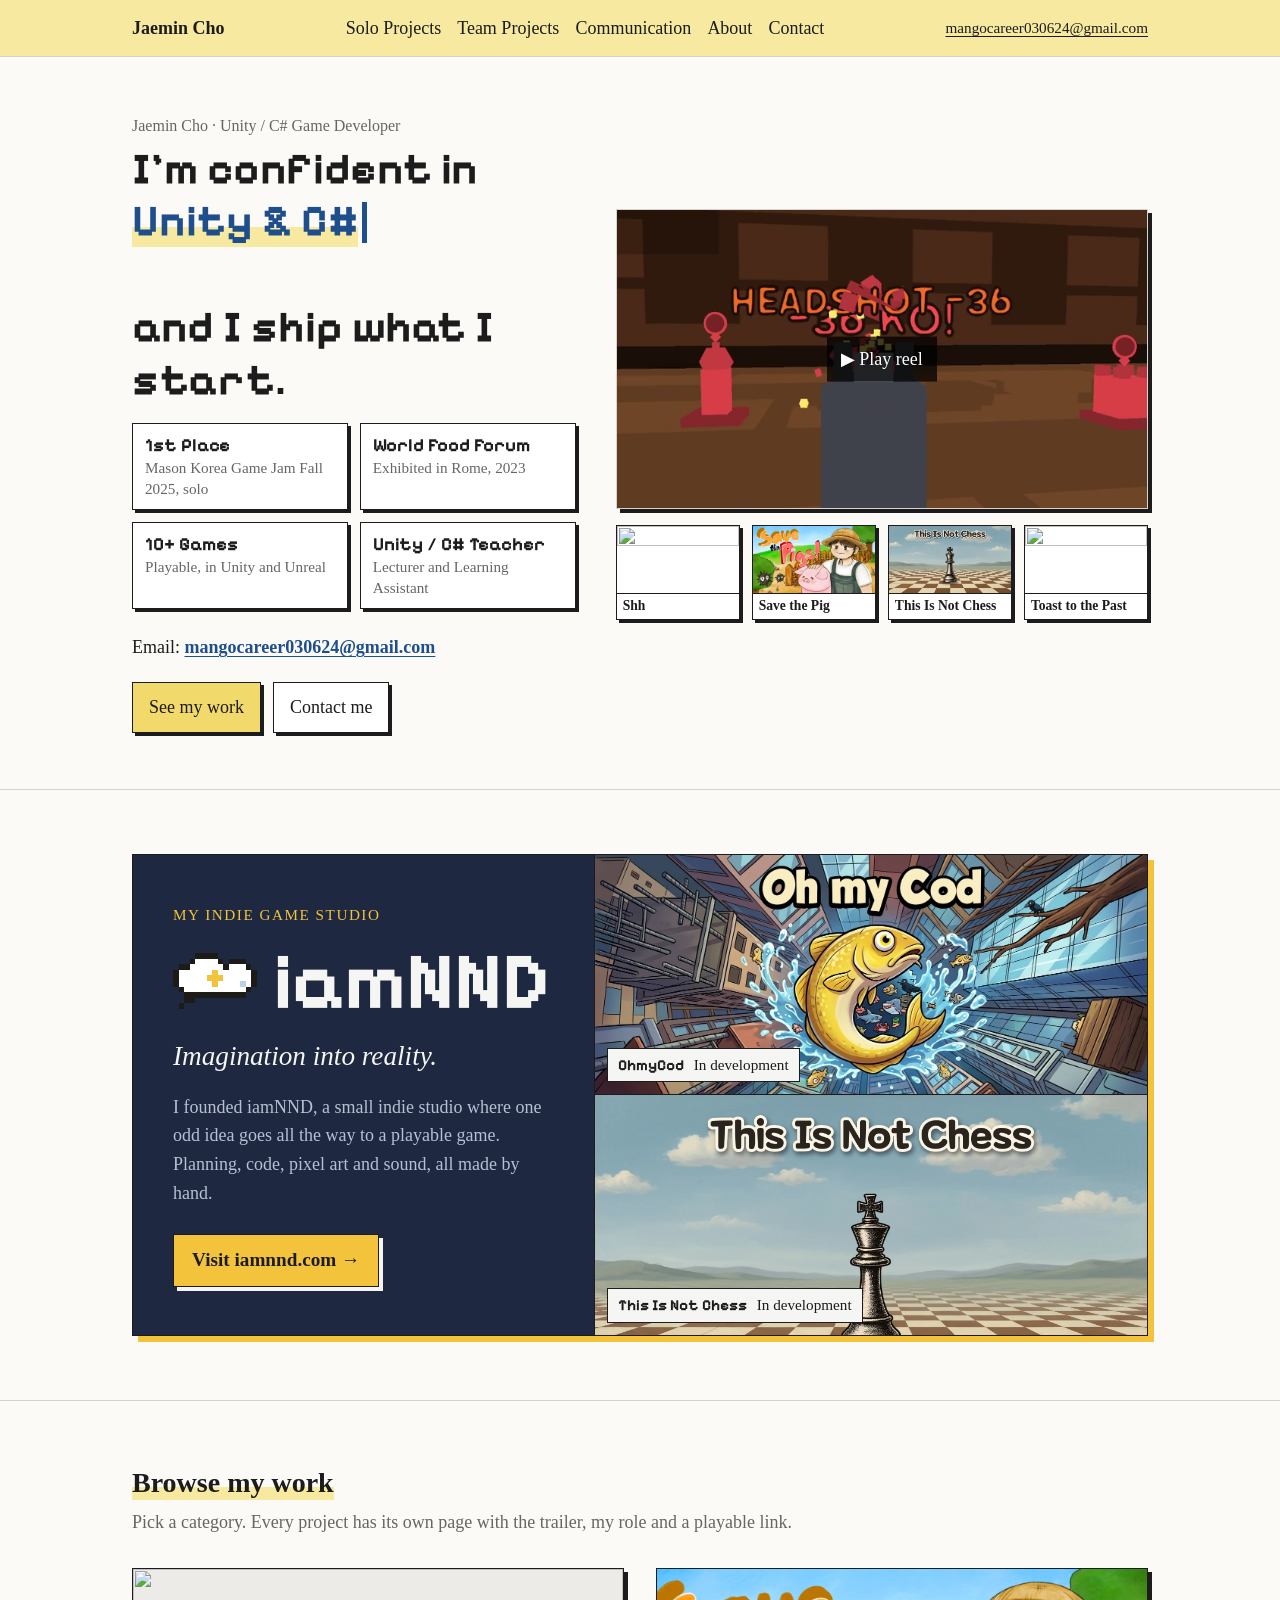
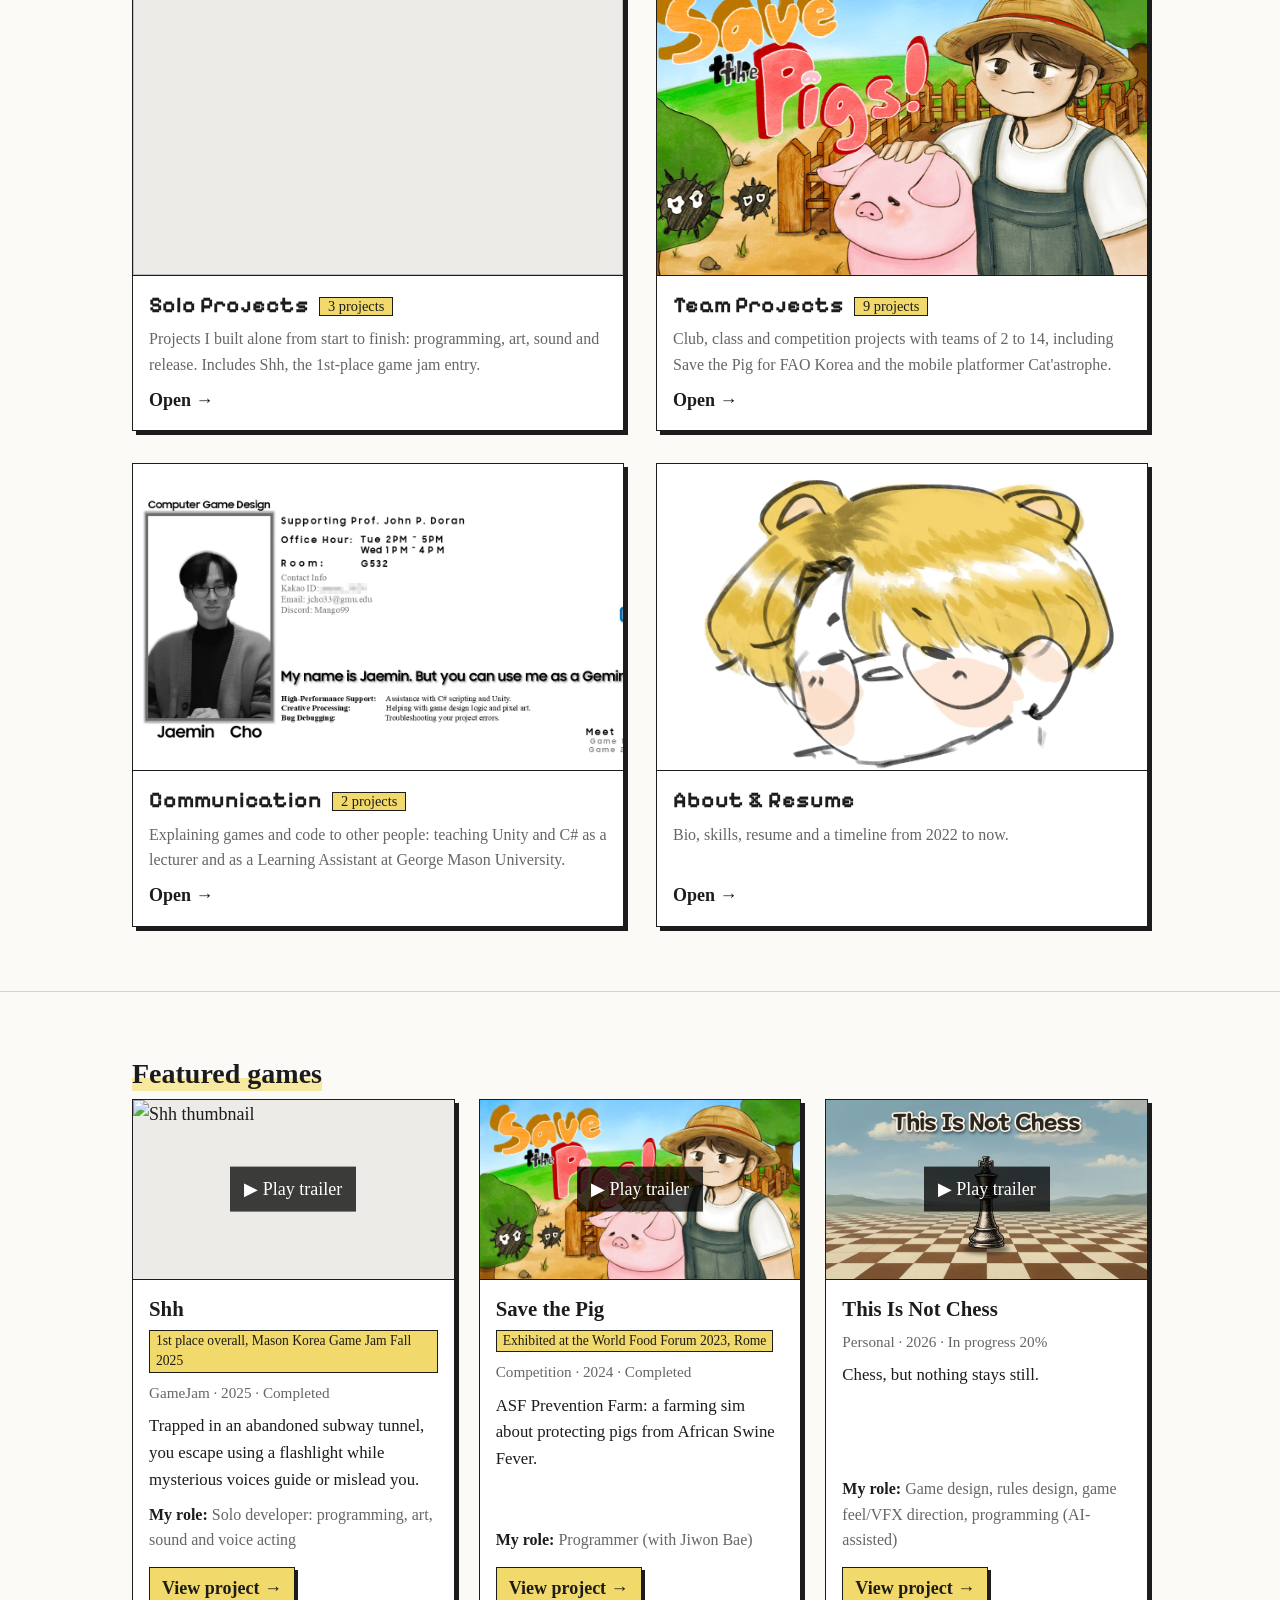
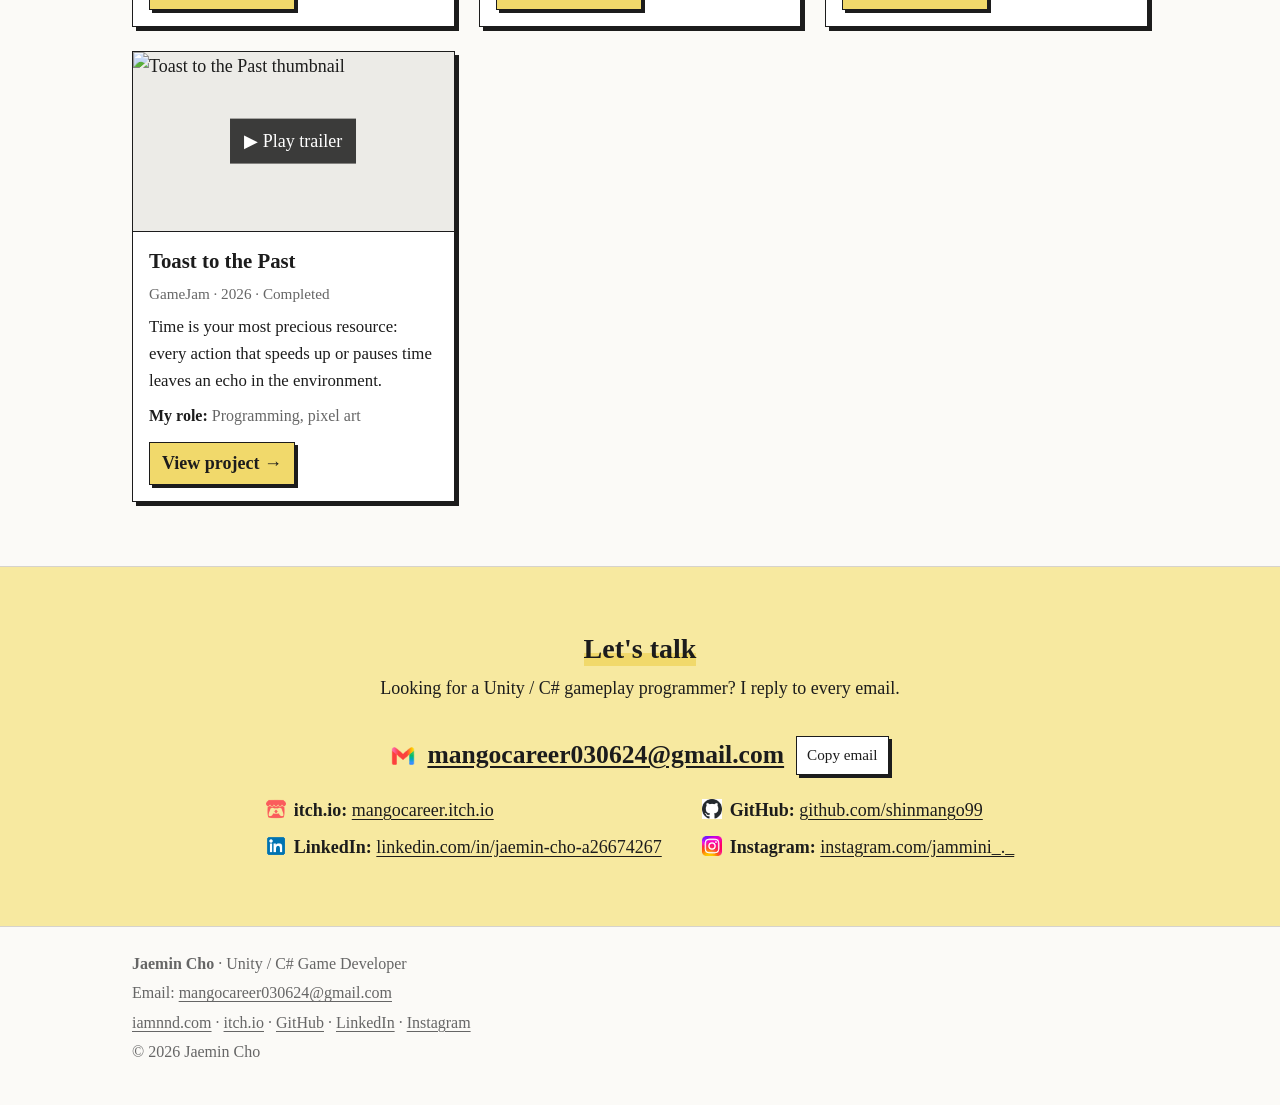
==== index.html @ 83fb626f "Rename Teaching to Communication, add level gauges and timeline tabs //#. Communication: Teaching pa" ====
<!doctype html>
<html lang="en">
<head>
  <meta charset="utf-8">
  <meta name="viewport" content="width=device-width, initial-scale=1">
  <title>Jaemin Cho · Game Developer</title>
  <meta name="description" content="Jaemin Cho: Unity / C# game developer and pixel artist. Solo and team games, communication, and contact details.">
  <meta property="og:type" content="website">
  <meta property="og:title" content="Jaemin Cho · Game Developer">
  <meta property="og:description" content="Unity / C# gameplay, pixel art and teaching. 1st place at Mason Korea Game Jam Fall 2025.">
  <meta property="og:url" content="https://shinmango99.github.io/Portfolio/">
  <link rel="icon" href="data:,">
  <link rel="preconnect" href="https://fonts.googleapis.com">
  <link rel="preconnect" href="https://fonts.gstatic.com" crossorigin>
  <link rel="stylesheet" href="https://fonts.googleapis.com/css2?family=Pixelify+Sans:wght@500;700&display=swap">
  <link rel="stylesheet" href="css/style.css">
  <script src="js/data.js" defer></script>
  <script src="js/main.js" defer></script>
</head>
<body data-page="home">
  <a class="skip-link" href="#main">Skip to content</a>

  <header class="site-header">
    <div class="container header-inner">
      <a class="logo" href="index.html" aria-current="page">Jaemin Cho</a>
      <nav aria-label="Main">
        <ul class="nav">
          <li><a href="solo.html">Solo Projects</a></li>
          <li><a href="team.html">Team Projects</a></li>
          <li><a href="teaching.html">Communication</a></li>
          <li><a href="about.html">About</a></li>
          <li><a href="contact.html">Contact</a></li>
        </ul>
      </nav>
      <a class="header-email" href="mailto:mangocareer030624@gmail.com">mangocareer030624@gmail.com</a>
    </div>
  </header>

  <main id="main">
    <!-- Hero: pitch + proof + contact on the left, reel or featured games on the right -->
    <section class="section hero" aria-labelledby="hero-title">
      <div class="container hero-grid">
        <div>
          <p class="eyebrow" id="hero-name"></p>
          <h1 id="hero-title">
            <span class="sr-only" id="hero-sr"></span>
            <span aria-hidden="true"><span class="hero-line" id="hero-lead"></span><span class="hero-line hero-line--typed"><em id="phrase"></em><span class="caret"></span></span><span class="hero-line" id="hero-tail"></span></span>
          </h1>
          <ul class="proof" id="proof"></ul>
          <p class="hero-contact">Email: <a href="mailto:mangocareer030624@gmail.com">mangocareer030624@gmail.com</a></p>
          <p class="actions">
            <a class="button button--primary" href="#work">See my work</a>
            <a class="button" href="contact.html">Contact me</a>
          </p>
        </div>
        <div class="hero-feature" id="hero-feature"></div>
      </div>
    </section>

    <!-- Studio: my own indie studio site, iamnnd.com -->
    <section class="section studio" id="studio" aria-labelledby="studio-title">
      <div class="container">
        <a class="studio-card" href="https://iamnnd.com/" target="_blank" rel="noopener">
          <span class="studio-body">
            <span class="studio-eyebrow">My indie game studio</span>
            <span class="studio-brand">
              <img class="studio-mark" src="assets/img/iamnnd-mark.svg" alt="" width="75" height="50">
              <span class="studio-name" id="studio-title">iamNND</span>
            </span>
            <span class="studio-tagline">Imagination into reality.</span>
            <span class="studio-text">I founded iamNND, a small indie studio where one odd idea goes all the way to a playable game. Planning, code, pixel art and sound, all made by hand.</span>
            <span class="studio-go">Visit iamnnd.com <span aria-hidden="true">&rarr;</span></span>
          </span>
          <span class="studio-games">
            <span class="studio-game">
              <img src="assets/img/ohmycod.webp" alt="OhmyCod key art" loading="lazy">
              <span class="studio-game-label"><b>OhmyCod</b> In development</span>
            </span>
            <span class="studio-game">
              <img src="assets/img/this-is-not-chess.webp" alt="This Is Not Chess key art" loading="lazy">
              <span class="studio-game-label"><b>This Is Not Chess</b> In development</span>
            </span>
          </span>
        </a>
      </div>
    </section>

    <!-- Portal: one big thumbnail per sub-page -->
    <section class="section" id="work" aria-labelledby="work-title">
      <div class="container">
        <h2 id="work-title">Browse my work</h2>
        <p class="lead">Pick a category. Every project has its own page with the trailer, my role and a playable link.</p>
        <ul class="portal" id="portal"></ul>
      </div>
    </section>

    <section class="section" id="featured-section" aria-labelledby="featured-title" hidden>
      <div class="container">
        <h2 id="featured-title">Featured games</h2>
        <ul class="tiles" id="featured-list"></ul>
      </div>
    </section>

    <section class="section section--contact" aria-labelledby="contact-title">
      <div class="container">
        <h2 id="contact-title">Let's talk</h2>
        <p class="lead">Looking for a Unity / C# gameplay programmer? I reply to every email.</p>
        <div data-contact></div>
      </div>
    </section>
  </main>

  <footer class="site-footer">
    <div class="container footer-inner">
      <p><b>Jaemin Cho</b> · Unity / C# Game Developer</p>
      <p>Email: <a href="mailto:mangocareer030624@gmail.com">mangocareer030624@gmail.com</a></p>
      <p><a href="https://iamnnd.com">iamnnd.com</a> · <a href="https://mangocareer.itch.io">itch.io</a> · <a href="https://github.com/shinmango99">GitHub</a> · <a href="https://www.linkedin.com/in/jaemin-cho-a26674267/">LinkedIn</a> · <a href="https://www.instagram.com/jammini_._/">Instagram</a></p>
      <p>&copy; <span class="year">2026</span> Jaemin Cho</p>
    </div>
  </footer>

  <noscript>
    <p class="container">This page needs JavaScript. My games are also at
      <a href="https://mangocareer.itch.io">mangocareer.itch.io</a>.</p>
  </noscript>
</body>
</html>
---- css/style.css ----
/* Rough draft: plain layout, Times New Roman, no final visual style yet. */

:root {
  --bg: #fbfaf7;
  --surface: #ffffff;
  --text: #1c1c1c;
  --muted: #666666;
  --line: #d6d3cc;
  --accent: #1f4e8c;          /* blue text: links, hero phrase */
  --yellow: #f7e9a0;          /* pale yellow point colour */
  --yellow-strong: #f1d96b;   /* same hue, for fills that need contrast */
  --todo: #9a9a9a;

  --font: "Times New Roman", Times, serif;
  --ease-out: cubic-bezier(0.22, 1, 0.36, 1);
  --gutter: 16px;
}

*, *::before, *::after { box-sizing: border-box; }

html { scroll-padding-top: 72px; }
@media (prefers-reduced-motion: no-preference) {
  html { scroll-behavior: smooth; }
}
/* mouse wheel snaps to each section, just under the sticky header (not on touch screens) */
@media (hover: hover) and (pointer: fine) {
  html { scroll-snap-type: y mandatory; scroll-padding-top: 57px; }
  .section { scroll-snap-align: start; }
  .site-footer { scroll-snap-align: end; }
}

body {
  margin: 0;
  background: var(--bg);
  color: var(--text);
  font-family: var(--font);
  font-size: 1.125rem;
  line-height: 1.6;
}

img, iframe, video { display: block; max-width: 100%; }
a { color: var(--accent); text-underline-offset: 3px; }
h1, h2, h3 { font-weight: 700; line-height: 1.25; margin: 0; }
p { margin: 0; }
ul, ol { margin: 0; padding: 0; list-style: none; }
button { font: inherit; }

:focus-visible { outline: 2px solid var(--accent); outline-offset: 3px; }

.sr-only {
  position: absolute !important;
  width: 1px; height: 1px;
  overflow: hidden;
  clip: rect(0 0 0 0);
  white-space: nowrap;
}
.skip-link { position: absolute; left: 8px; top: -48px; padding: 8px 12px; background: var(--text); color: var(--bg); z-index: 10; }
.skip-link:focus { top: 8px; }

.container { width: 100%; max-width: 1080px; margin: 0 auto; padding: 0 var(--gutter); }
@media (min-width: 768px) { :root { --gutter: 32px; } }

/* header */
.site-header {
  position: sticky;
  top: 0;
  z-index: 5;
  background: var(--yellow);
  border-bottom: 1px solid var(--line);
}
.header-inner { display: flex; align-items: center; justify-content: space-between; gap: 16px; min-height: 56px; }
.logo { color: var(--text); font-weight: 700; text-decoration: none; white-space: nowrap; }
.site-header nav { min-width: 0; }
.nav { display: flex; gap: 16px; overflow-x: auto; scrollbar-width: none; }
.nav::-webkit-scrollbar { display: none; }
.nav a {display: block; padding: 8px 0; color: var(--text); text-decoration: none; white-space: nowrap; }
.nav a:hover, .nav a:focus-visible, .nav a[aria-current="page"] {text-decoration: underline; text-decoration-thickness: 2px;}
.nav a[aria-current="page"] { font-weight: 700; }
/* email always visible in the header on wide screens */
.header-email { display: none; color: var(--text); font-size: 0.95rem; white-space: nowrap; }
@media (min-width: 1000px) {
  .header-email { display: block; }
}
@media (max-width: 480px) {
  .nav { gap: 12px; font-size: 1rem; }
}
/* small phones: logo on its own line, menu scrolls below it */
@media (max-width: 420px) {
  .header-inner { flex-wrap: wrap; gap: 0 16px; padding-top: 6px; }
  .site-header nav { width: 100%; }
}

/* sections */
.section { padding: 64px 0; border-bottom: 1px solid var(--line); }
.section h2 { font-size: 1.75rem; margin-bottom: 8px; }
/* yellow highlighter under section titles */
.section h2 {
  display: table;
  background: linear-gradient(transparent 62%, var(--yellow) 62%);
}
.lead { color: var(--muted); max-width: none; margin-bottom: 32px; }
.eyebrow { color: var(--muted); font-size: 1rem; margin: 16px 0 4px; }
.about .bio { max-width: 760px; margin: 16px 0 24px; }
.todo { color: var(--todo); font-style: italic; }

.button {
  display: inline-block;
  padding: 10px 16px;
  border: 1px solid var(--text);
  color: var(--text);
  background: var(--surface);
  text-decoration: none;
  cursor: pointer;
  /* "sticker": hard offset shadow, lifts on hover, presses flat on click */
  box-shadow: 3px 3px 0 var(--text);
  transition: transform 0.12s var(--ease-out), box-shadow 0.12s var(--ease-out), background 0.12s;
}
.button:hover, .button:focus-visible { background: var(--yellow); transform: translate(-1px, -1px); box-shadow: 4px 4px 0 var(--text); }
.button:active { transform: translate(3px, 3px); box-shadow: 0 0 0 var(--text); transition-duration: 0.05s; }
.button[aria-disabled="true"] { box-shadow: none; transform: none; cursor: default; }
.button--primary { background: var(--yellow-strong); }
.button--primary:hover, .button--primary:focus-visible { background: var(--yellow); }
.button--sm { padding: 6px 10px; font-size: 0.95rem; }
.actions { display: flex; flex-wrap: wrap; gap: 12px; }

/* profile photo */
.profile-photo {
  width: 120px; height: 120px;
  object-fit: cover;
  border-radius: 50%;
  border: 1px solid var(--line);
  background: var(--surface);
}

/* hero */
/* the typed line's min-height is set by main.js to the tallest phrase, so typing never moves anything */
/* ligatures off: Pixelify's "fi" glyph reads as "A" */
.hero h1 { font-family: "Pixelify Sans", var(--font); font-weight: 700; font-variant-ligatures: none; font-feature-settings: "liga" 0, "clig" 0; font-size: clamp(1.9rem, 4.4vw, 2.75rem); line-height: 1.2; margin-bottom: 16px; }
/* lead / typed phrase / tail, each on its own line */
.hero h1 .hero-line { display: block; }
.hero h1 #hero-tail:empty { display: none; }
/* absolute with no offsets: sits right after the last letter but takes no width, so it never wraps to its own line */
.hero h1 .hero-line--typed { position: relative; }
.hero h1 .caret {
  position: absolute;
  width: 0.12em; height: 0.95em;
  margin: 0.14em 0 0 0.08em;
  background: var(--accent);
}
@media (prefers-reduced-motion: no-preference) {
  .hero h1 .caret { animation: caret-blink 1s steps(1) infinite; }
}
@keyframes caret-blink { 50% { opacity: 0; } }
.hero h1 em { font-style: normal; color: var(--accent); background: linear-gradient(transparent 62%, var(--yellow) 62%); }
.hero { padding: 40px 0 56px; }
.hero-grid { display: grid; gap: 32px; align-items: center; }
@media (min-width: 900px) { .hero-grid { grid-template-columns: 5fr 6fr; gap: 40px; } }
.hero-caption { margin-top: 10px; color: var(--muted); }
.media--reel { box-shadow: 4px 4px 0 var(--text); border-color: var(--text); }
/* featured games under the reel: click to load that trailer into the reel player */
.hero-thumbs { display: grid; grid-template-columns: repeat(4, 1fr); gap: 12px; margin-top: 16px; }
.hero-thumb {
  display: flex; flex-direction: column; width: 100%; height: 100%;
  padding: 0;
  background: var(--surface);
  border: 1px solid var(--text);
  box-shadow: 3px 3px 0 var(--text);
  color: var(--text);
  font: inherit;
  text-align: left;
  text-decoration: none;
  cursor: pointer;
  transition: transform 0.12s var(--ease-out), box-shadow 0.12s var(--ease-out), background 0.12s;
}
.hero-thumb img { display: block; width: 100%; aspect-ratio: 16 / 9; object-fit: cover; border-bottom: 1px solid var(--text); }
.hero-thumb span { padding: 4px 6px; font-size: 0.85rem; font-weight: 700; line-height: 1.25; }
.hero-thumb:hover, .hero-thumb:focus-visible { background: var(--yellow); transform: translate(-1px, -1px); box-shadow: 4px 4px 0 var(--text); }
.hero-thumb[aria-pressed="true"] { background: var(--yellow); outline: 2px solid var(--accent); outline-offset: 1px; }
@media (max-width: 480px) {
  .hero-thumbs { grid-template-columns: 1fr 1fr; }
}

/* claims with links to the proof: small sticker cards */
.proof { display: grid; grid-template-columns: 1fr 1fr; gap: 12px; margin: 0 0 24px; }
.proof-card {
  display: flex; flex-direction: column; gap: 2px; height: 100%;
  padding: 10px 12px;
  background: var(--surface);
  border: 1px solid var(--text);
  box-shadow: 3px 3px 0 var(--text);
  color: var(--text);
  text-decoration: none;
  transition: transform 0.12s var(--ease-out), box-shadow 0.12s var(--ease-out), background 0.12s;
}
.proof-card b { font-family: "Pixelify Sans", var(--font); font-variant-ligatures: none; font-size: 1.15rem; line-height: 1.2; }
.proof-card span { color: var(--muted); font-size: 0.95rem; line-height: 1.35; }
.proof-card:hover, .proof-card:focus-visible { background: var(--yellow); transform: translate(-1px, -1px); box-shadow: 4px 4px 0 var(--text); }
.hero-contact { margin-bottom: 20px; }
.hero-contact a { font-weight: 700; word-break: break-all; }

/* featured games as big clickable thumbnails (hero, until a reel exists) */
.mosaic { display: grid; grid-template-columns: 1fr 1fr; gap: 12px; }
.mosaic-item {
  display: flex; flex-direction: column; height: 100%;
  background: var(--surface);
  border: 1px solid var(--text);
  box-shadow: 4px 4px 0 var(--text);
}
.mosaic-item .media { border-width: 0 0 1px; border-color: var(--text); }
.mosaic-item .media-play span { padding: 4px 10px; font-size: 0.95rem; }
/* bottom bar opens the project page */
.mosaic-label {
  display: grid; grid-template-columns: 1fr auto; align-items: center; gap: 0 8px;
  flex: 1;
  padding: 8px 10px;
  color: var(--text);
  text-decoration: none;
  line-height: 1.25;
  transition: background 0.12s;
}
.mosaic-label b { font-family: "Pixelify Sans", var(--font); font-variant-ligatures: none; font-size: 1.1rem; }
.mosaic-label small { grid-column: 1; color: var(--muted); font-size: 0.85rem; }
.mosaic-go { grid-column: 2; grid-row: 1 / span 2; font-weight: 700; white-space: nowrap; }
.mosaic-label:hover, .mosaic-label:focus-visible { background: var(--yellow); }
@media (max-width: 480px) {
  .mosaic-label { padding: 6px 8px; }
  .mosaic-label b { font-size: 1rem; }
  .mosaic-label small, .mosaic-go { display: none; }
}

/* media box: thumbnail -> click -> video/iframe */
.media {
  position: relative;
  aspect-ratio: 16 / 9;
  background: #ecebe7;
  border: 1px solid var(--line);
  overflow: hidden;
}
.media img, .media iframe, .media video { position: absolute; inset: 0; width: 100%; height: 100%; object-fit: cover; border: 0; }
.media-play {
  position: absolute;
  inset: 0;
  width: 100%;
  padding: 0;
  border: 0;
  background: none;
  cursor: pointer;
}
.media-play span {
  position: absolute;
  left: 50%; top: 50%;
  transform: translate(-50%, -50%);
  padding: 8px 14px;
  background: rgba(0, 0, 0, 0.75);
  color: #fff;
}
.media-play:hover span, .media-play:focus-visible span { background: var(--yellow); color: var(--text); }
.media-empty {
  position: absolute;
  inset: 0;
  display: grid;
  place-items: center;
  color: var(--todo);
  font-style: italic;
  border: 1px dashed var(--todo);
}

/* abilities */
.skills { display: grid; gap: 20px; grid-template-columns: repeat(auto-fit, minmax(230px, 1fr)); }
/* cards in a row share one height; the description box sits at the bottom of each */
.skill-group { display: flex; flex-direction: column; padding: 20px; background: var(--surface); border: 1px solid var(--text); box-shadow: 4px 4px 0 var(--text); }
.skill-group header { margin-bottom: 12px; }
.skill-group h3 { font-size: 1.2rem; }
.skill-list { display: flex; flex-direction: column; gap: 4px; flex: 1; margin-bottom: 16px; }
/* negative side margin keeps the text aligned with the card heading while the highlight bleeds out */
.skill { display: block; width: calc(100% + 16px); margin: 0 -8px; padding: 6px 8px; border: 1px solid transparent; background: none; color: inherit; font-size: 1.05rem; text-align: left; cursor: pointer; }
.skill { transition: background 0.12s, transform 0.12s var(--ease-out), box-shadow 0.12s var(--ease-out); }
.skill:hover, .skill:focus-visible { background: var(--yellow); border-color: var(--line); }
.skill[aria-pressed="true"] { background: var(--yellow-strong); border-color: var(--text); box-shadow: 2px 2px 0 var(--text); }
.skill:active { transform: translate(2px, 2px); box-shadow: none; transition-duration: 0.05s; }
.skill-info { padding-top: 12px; border-top: 1px solid var(--line); min-height: calc(4.2em + 12px); font-size: 0.95rem; line-height: 1.4; }
.skill-top { display: flex; justify-content: space-between; gap: 8px; }
.skill-top b { font-weight: 700; }
.skill-top span { color: var(--muted); }
.skill-top .lv { font-variant-numeric: tabular-nums; white-space: nowrap; }
.skill-top .lv b { display: inline-block; min-width: 1.2em; text-align: right; color: var(--text); }
/* 10-block gauge, like a level meter */
.bar { display: grid; grid-template-columns: repeat(10, 1fr); gap: 3px; margin: 5px 0 4px; }
.bar i { height: 8px; background: #ecebe7; }
.bar i.on { background: var(--yellow-strong); box-shadow: 0 0 0 1px var(--text); }
/* blocks light up one at a time once the card scrolls into view (main.js adds .in-view and ticks the LV number) */
.js-anim .skill-group:not(.in-view) .bar i.on { background: #ecebe7; box-shadow: none; }
.js-anim .skill-group.in-view .bar i.on { animation: seg-on 0.2s steps(2) backwards; animation-delay: calc(var(--base, 0ms) + (var(--k) + 1) * 90ms); }
.lv.lvup b { animation: lv-pop 0.45s steps(3); }
@keyframes seg-on { 0% { background: #ecebe7; box-shadow: none; } 50% { background: #fffbe0; box-shadow: 0 0 0 1px var(--text); transform: scaleY(1.6); } }
@keyframes lv-pop { 40% { transform: scale(1.5); color: #a37a00; } }
.skill p { color: var(--muted); font-size: 0.95rem; line-height: 1.4; }

/* timeline */
.tl-year { font-size: 1.3rem; margin: 32px 0 12px; }
.tl-year:first-child { margin-top: 0; }
.tl-list { border-left: 2px solid var(--line); margin-left: 6px; }
/* ---- timeline gauge (main.js fills the spine and marks .reached) ----
   geometry: spine centre sits 9px from the left of #timeline-list; squares are centred on it */
#timeline-list { position: relative; --spine-x: 9px; }
#timeline-list .tl-list { border-left-color: transparent; }
#timeline-list .tl-spine { position: absolute; left: calc(var(--spine-x) - 3px); width: 6px; background: #e4e2dc; z-index: 2; pointer-events: none; }
#timeline-list .tl-spine-fill { position: absolute; inset: 0; background: var(--yellow-strong); box-shadow: 1px 0 0 var(--text), -1px 0 0 var(--text); transform-origin: top; transform: scaleY(0); }

/* entries: square checkpoint on the spine */
.tl-item { position: relative; padding: 12px 0 14px 24px; }
.tl-item::before {
  content: "";
  position: absolute;
  z-index: 3;
  left: calc(var(--spine-x) - 8px - 7px); /* item starts 8px in (6px margin + 2px border) */
  top: 19px; /* 12px padding + 7px */
  width: 14px; height: 14px;
  background: var(--bg);
  border: 3px solid var(--text);
}
.tl-item--milestone::before, .tl-item--now::before { background: var(--yellow-strong); }
.tl-gauge .tl-item::before { background: var(--bg); border-color: #b9b6ae; }
.tl-gauge .tl-item.reached::before { background: var(--yellow-strong); border-color: var(--text); box-shadow: 0 0 0 3px var(--bg), 0 0 0 5px var(--text); animation: checkpoint 0.4s steps(4); }
@keyframes checkpoint {
  0% { transform: scale(0.6); background: #fff; box-shadow: 0 0 0 0 var(--yellow-strong); }
  50% { transform: scale(1.5); background: #fff; box-shadow: 0 0 0 3px var(--bg), 0 0 0 9px var(--yellow-strong); }
}
/* in-progress work keeps pulsing once reached */
@media (prefers-reduced-motion: no-preference) {
  .tl-gauge .tl-item--now.reached::before { animation: checkpoint 0.4s steps(4), now-pulse 1.4s 0.4s steps(2) infinite; }
}
@keyframes now-pulse { 50% { box-shadow: 0 0 0 3px var(--bg), 0 0 0 5px var(--text), 0 0 0 10px var(--yellow); } }

/* dashed divider between entries; it sweeps in yellow when the entry is reached */
.tl-item::after {
  content: "";
  position: absolute;
  z-index: 1;
  left: 16px; right: 0; bottom: -1px; /* sits exactly on the edge shared by two entries */
  height: 2px;
  background: repeating-linear-gradient(90deg, var(--line) 0 6px, transparent 6px 10px);
}
.tl-item:last-child::after { display: none; }
.tl-gauge .tl-item.reached::after { background: repeating-linear-gradient(90deg, var(--yellow-strong) 0 6px, transparent 6px 10px); animation: sweep 0.5s steps(8) backwards 0.1s; }
@keyframes sweep { from { clip-path: inset(0 100% 0 0); } to { clip-path: inset(0 0 0 0); } }

/* year headers: big square on the spine and a solid rule to the right */
#timeline-list .tl-year { position: relative; display: flex; align-items: center; gap: 14px; padding-left: 32px; margin: 36px 0 6px; }
#timeline-list .tl-year:first-of-type { margin-top: 0; }
#timeline-list .tl-year::before { content: ""; position: absolute; z-index: 3; left: calc(var(--spine-x) - 10px); top: 50%; width: 20px; height: 20px; margin-top: -10px; background: var(--text); border: 4px solid var(--text); }
#timeline-list .tl-year::after { content: ""; flex: 1; height: 4px; background: repeating-linear-gradient(90deg, var(--yellow-strong) 0 12px, var(--yellow) 12px 16px); }
#timeline-list.tl-gauge .tl-year::before { background: var(--bg); }
#timeline-list.tl-gauge .tl-year.reached::before { background: var(--yellow-strong); animation: checkpoint 0.4s steps(4); }
/* rule = grey blocks; once reached, black blocks fill over them one at a time (main.js sets --blocks) */
#timeline-list.tl-gauge .tl-year::after {
  background:
    repeating-linear-gradient(90deg, var(--text) 0 12px, transparent 12px 16px) 0 0 / 0 100% no-repeat,
    repeating-linear-gradient(90deg, var(--line) 0 12px, transparent 12px 16px);
}
#timeline-list.tl-gauge .tl-year.reached::after {
  background-size: 100% 100%, auto;
  animation: rule-fill calc(var(--blocks, 30) * 28ms) steps(var(--blocks, 30), end) backwards 0.15s;
}
@keyframes rule-fill { from { background-size: 0 100%, auto; } to { background-size: calc(var(--blocks, 30) * 16px) 100%, auto; } }
@media (prefers-reduced-motion: reduce) {
  .tl-gauge .tl-item.reached::before, .tl-gauge .tl-item.reached::after, .tl-gauge .tl-year.reached::before, .tl-gauge .tl-year.reached::after { animation: none; }
}
.tl-date { display: inline-block; min-width: 6.5em; color: var(--muted); }
.tl-title { font-weight: 700; }
.tl-title a { color: var(--text); }
.tl-kind { color: var(--muted); font-size: 0.95rem; }
.tl-note { color: var(--muted); font-size: 1rem; }
.tl-item--milestone .tl-title { font-style: italic; }
.tl-logo {
  display: inline-block;
  width: 28px; height: 28px;
  margin-right: 6px;
  vertical-align: middle;
  object-fit: contain;
  background: var(--surface);
  border: 1px solid var(--line);
  border-radius: 50%;
}

/* timeline tabs: All / Game Jam / Personal (main.js) */
.tl-tabs { display: flex; flex-wrap: wrap; gap: 8px; margin: 0 0 28px; }
.tl-tab { padding: 6px 14px; border: 1px solid var(--text); background: var(--surface); color: inherit; font: inherit; font-size: 1rem; cursor: pointer; box-shadow: 2px 2px 0 var(--text); transition: background 0.12s, transform 0.12s var(--ease-out), box-shadow 0.12s var(--ease-out); }
.tl-tab span { color: var(--muted); font-size: 0.85rem; }
.tl-tab:hover, .tl-tab:focus-visible { background: var(--yellow); }
.tl-tab[aria-pressed="true"] { background: var(--yellow-strong); }
.tl-tab:active { transform: translate(2px, 2px); box-shadow: none; transition-duration: 0.05s; }

/* timeline preview panel: right column on wide screens, hidden on small ones */
.tl-layout { display: block; }
.tl-preview { display: none; }
@media (min-width: 900px) {
  .tl-layout { display: grid; grid-template-columns: minmax(0, 1fr) 340px; gap: 40px; align-items: start; }
  .tl-preview {
    display: block;
    position: sticky; top: 80px;
    padding: 16px;
    overflow: hidden;
    background: var(--surface);
    border: 1px solid var(--text);
    box-shadow: 4px 4px 0 var(--text);
    visibility: hidden;
    opacity: 0;
    transform: translateX(12px);
    /* hide: fade first, then drop visibility */
    transition: opacity 0.18s, transform 0.18s var(--ease-out), visibility 0s linear 0.18s;
  }
  .tl-preview.is-open { visibility: visible; opacity: 1; transform: none; transition-delay: 0s; }
}
.tl-preview-inner { display: flex; flex-direction: column; gap: 10px; }
@media (prefers-reduced-motion: no-preference) {
  .tl-preview-inner { animation: tl-swap 0.22s var(--ease-out); }
  .tl-preview-inner .media img { animation: tl-zoom 0.5s var(--ease-out); }
}
@media (prefers-reduced-motion: reduce) {
  .tl-preview { transform: none; }
}
@keyframes tl-swap { from { opacity: 0; transform: translateY(6px); } }
@keyframes tl-zoom { from { transform: scale(1.08); } }
.tl-item { transition: background 0.15s; }
.tl-item.is-active { background: linear-gradient(90deg, var(--yellow), transparent 70%) 16px 0 / calc(100% - 16px) 100% no-repeat; }
.tl-item:focus-visible { outline-offset: -2px; }
.tl-preview .media { border-width: 0 0 1px; margin: -16px -16px 4px; border-bottom: 1px solid var(--line); border-top: 0; }
.tl-preview-title { font-size: 1.25rem; }
.tl-preview-logo { width: 56px; height: 56px; object-fit: contain; border: 1px solid var(--line); border-radius: 50%; background: var(--surface); }
.tl-preview-hint { color: var(--muted); font-style: italic; }
.tl-preview dl { display: grid; grid-template-columns: auto 1fr; gap: 4px 12px; margin: 0; font-size: 1rem; }
.tl-preview dt { color: var(--muted); }
.tl-preview dd { margin: 0; }

/* page titles on sub-pages */
.page-title {
  display: table;
  font-family: "Pixelify Sans", var(--font);
  font-variant-ligatures: none;
  font-size: clamp(2rem, 5vw, 2.75rem);
  margin-bottom: 12px;
  background: linear-gradient(transparent 62%, var(--yellow) 62%);
}
.card-meta { color: var(--muted); font-size: 0.95rem; }
.badge { display: inline-block; align-self: flex-start; padding: 0 6px; border: 1px solid var(--text); background: var(--yellow-strong); color: var(--text); font-size: 0.85rem; line-height: 1.5; }
.badge--lg { font-size: 1rem; padding: 2px 10px; }

/* Home portal: one big thumbnail per sub-page */
.portal { display: grid; gap: 32px; grid-template-columns: repeat(auto-fit, minmax(min(100%, 340px), 1fr)); }
.portal-item, .tile {
  display: flex; flex-direction: column; height: 100%;
  background: var(--surface);
  border: 1px solid var(--text);
  box-shadow: 4px 4px 0 var(--text);
  color: var(--text);
  text-decoration: none;
  transition: transform 0.2s var(--ease-out), box-shadow 0.2s var(--ease-out);
}
.portal-item:hover, .portal-item:focus-visible { transform: translate(-2px, -2px); box-shadow: 6px 6px 0 var(--text); }
.portal-media {
  position: relative;
  display: block;
  aspect-ratio: 16 / 10;
  overflow: hidden;
  background: #ecebe7;
  border-bottom: 1px solid var(--text);
}
.portal-media img { position: absolute; inset: 0; width: 100%; height: 100%; object-fit: cover; transition: transform 0.4s var(--ease-out); }
.portal-item:hover img, .portal-item:focus-visible img { transform: scale(1.05); }
/* picture that links to the project page (no trailer to play) */
.media-link { position: absolute; inset: 0; display: block; }
.tile-placeholder {
  position: absolute; inset: 0;
  display: grid; place-items: center;
  padding: 16px;
  text-align: center;
  background: var(--yellow);
  font-family: "Pixelify Sans", var(--font);
  font-size: 1.3rem;
  line-height: 1.25;
}
.portal-body, .tile-body { display: flex; flex-direction: column; gap: 8px; padding: 16px; flex: 1; }
.portal-title { font-family: "Pixelify Sans", var(--font); font-size: 1.4rem; font-weight: 700; line-height: 1.2; }
.portal-count { display: inline-block; padding: 0 8px; margin-left: 6px; border: 1px solid var(--text); background: var(--yellow-strong); font-family: var(--font); font-size: 0.9rem; font-weight: 400; white-space: nowrap; vertical-align: middle; }
.portal-text { color: var(--muted); font-size: 1rem; }
.portal-go { margin-top: auto; font-weight: 700; }

/* project thumbnails on category pages */
.tiles { display: grid; gap: 24px; grid-template-columns: repeat(auto-fill, minmax(min(100%, 280px), 1fr)); }
.tiles--lg { grid-template-columns: repeat(auto-fill, minmax(min(100%, 420px), 1fr)); gap: 32px; }
.tile .tile-media { border-width: 0 0 1px; border-color: var(--text); aspect-ratio: 16 / 9; }
/* text half of the tile is the link to the project page */
.tile-body { color: var(--text); text-decoration: none; transition: background 0.12s; }
.tile-body:hover, .tile-body:focus-visible { background: #fffbe6; }
.tile-title { font-size: 1.3rem; font-weight: 700; line-height: 1.25; }
.tile-meta { color: var(--muted); font-size: 0.95rem; }
.tile-text { font-size: 1.05rem; }
.tile-role { margin-top: auto; font-size: 1rem; color: var(--muted); }
.tile-role b { color: var(--text); }
.tile-go {
  align-self: flex-start;
  margin-top: 6px;
  padding: 6px 12px;
  border: 1px solid var(--text);
  background: var(--yellow-strong);
  box-shadow: 3px 3px 0 var(--text);
  font-weight: 700;
  transition: transform 0.12s var(--ease-out), box-shadow 0.12s var(--ease-out);
}
.tile-body:hover .tile-go, .tile-body:focus-visible .tile-go { transform: translate(-1px, -1px); box-shadow: 4px 4px 0 var(--text); }

/* category pages: mouse wheel snaps to each row of project tiles */
@media (hover: hover) and (pointer: fine) {
  body[data-page="category"] .tile,
  body[data-page="category"] .more-link { scroll-snap-align: start; scroll-margin-top: 16px; }
  /* the tall project section must not be a snap target itself, or the browser may stop anywhere inside it */
  body[data-page="category"] main > .section:first-child { scroll-snap-align: none; }
  body[data-page="category"] .page-title { scroll-snap-align: start; scroll-margin-top: 200px; }
}
/* desktop: 2 tiles per row, one row per screen (main.js pageTiles sets each row's bottom margin) */
@media (min-width: 900px) { .tiles--lg { grid-template-columns: repeat(2, minmax(0, 1fr)); } }
.tiles-paged .tile { height: auto; } /* auto height so the tile stretches to its row minus the margin */
/* juice: tiles pop in once, hover lifts the card (main.js adds the classes) */
@media (prefers-reduced-motion: no-preference) {
  .tiles-juicy .tile { opacity: 0; }
  .tiles-juicy .tile.tile-in { opacity: 1; animation: tile-pop 0.6s var(--ease-out) backwards; animation-delay: calc(var(--col, 0) * 110ms); }
  .tiles-juicy .tile:hover { transform: translate(-3px, -3px); box-shadow: 7px 7px 0 var(--text); }
  .tiles-juicy .tile .tile-media img { transition: transform 0.4s var(--ease-out); }
  .tiles-juicy .tile:hover .tile-media img { transform: scale(1.05); }
  .tiles-juicy .tile:hover .tile-go { animation: go-nudge 0.6s steps(3) infinite alternate; }
}
@keyframes tile-pop {
  0% { opacity: 0; transform: translateY(48px) scale(0.92) rotate(-1deg); box-shadow: 0 0 0 var(--text); }
  60% { opacity: 1; transform: translateY(-8px) scale(1.02) rotate(0.4deg); box-shadow: 8px 8px 0 var(--text); }
  80% { transform: translateY(2px) scale(0.995); }
}
@keyframes go-nudge { to { transform: translate(3px, -1px); box-shadow: 4px 4px 0 var(--text); } }

/* "More projects" banner at the bottom of Solo / Team pages */
.more-link {
  display: grid;
  margin-top: 48px;
  background: var(--yellow);
  border: 1px solid var(--text);
  box-shadow: 4px 4px 0 var(--text);
  color: var(--text);
  text-decoration: none;
  transition: transform 0.2s var(--ease-out), box-shadow 0.2s var(--ease-out);
}
@media (min-width: 700px) { .more-link { grid-template-columns: minmax(0, 2fr) minmax(0, 3fr); } }
.more-link:hover, .more-link:focus-visible { transform: translate(-2px, -2px); box-shadow: 6px 6px 0 var(--text); }
.more-media { position: relative; display: block; aspect-ratio: 16 / 9; overflow: hidden; border-bottom: 1px solid var(--text); }
@media (min-width: 700px) { .more-media { border-bottom: 0; border-right: 1px solid var(--text); } }
.more-media img { position: absolute; inset: 0; width: 100%; height: 100%; object-fit: cover; }
.more-body { display: flex; flex-direction: column; justify-content: center; gap: 8px; padding: 20px; }
.more-eyebrow { color: var(--muted); font-size: 0.95rem; text-transform: uppercase; letter-spacing: 0.08em; }
.more-title { font-family: "Pixelify Sans", var(--font); font-variant-ligatures: none; font-size: 1.6rem; font-weight: 700; line-height: 1.2; }
.more-link .portal-text { color: var(--text); }
.more-link:hover .tile-go, .more-link:focus-visible .tile-go { transform: translate(-1px, -1px); box-shadow: 4px 4px 0 var(--text); }

/* extra photos on a project page */
.gallery { display: grid; gap: 16px; grid-template-columns: repeat(auto-fill, minmax(min(100%, 320px), 1fr)); margin-top: 32px; }
.gallery img { width: 100%; aspect-ratio: 16 / 9; object-fit: cover; border: 1px solid var(--text); box-shadow: 4px 4px 0 var(--text); }
@media (prefers-reduced-motion: reduce) {
  .button, .skill, .tile-body, .tile-go, .proof-card, .portal-item, .mosaic-label, .portal-item img { transition: none; }
}

/* project page */
.crumbs { margin-bottom: 16px; color: var(--muted); font-size: 1rem; }
.project-head { display: flex; flex-direction: column; gap: 8px; margin-bottom: 24px; }
.project-head .page-title { margin-bottom: 0; align-self: flex-start; }
.project-grid { display: grid; gap: 24px; align-items: start; }
@media (min-width: 900px) { .project-grid { grid-template-columns: minmax(0, 2fr) minmax(260px, 1fr); } }
.project-grid--text { grid-template-columns: 1fr; max-width: 640px; }
.media--lg { border-color: var(--text); box-shadow: 4px 4px 0 var(--text); }
.facts { display: flex; flex-direction: column; gap: 16px; padding: 16px; background: var(--surface); border: 1px solid var(--text); box-shadow: 4px 4px 0 var(--text); }
.facts dl { display: grid; grid-template-columns: auto 1fr; gap: 6px 12px; margin: 0; font-size: 1rem; }
.facts dt { color: var(--muted); }
.facts dd { margin: 0; }
.project-text { display: flex; flex-direction: column; gap: 12px; max-width: 760px; margin-top: 32px; font-size: 1.2rem; }
.pager { display: flex; flex-wrap: wrap; justify-content: space-between; gap: 12px; margin-top: 40px; }

/* about page */
.about-grid { display: grid; gap: 24px; align-items: start; }
@media (min-width: 768px) { .about-grid { grid-template-columns: 160px 1fr; gap: 40px; } }
.about-grid .profile-photo { width: 160px; height: 160px; }

/* contact block (every page) + footer */
.section--contact { background: var(--yellow); }
.section--contact h2 { background: linear-gradient(transparent 62%, var(--yellow-strong) 62%); }
.section--contact .lead { color: var(--text); }
/* contact block is centred on the page */
.section--contact .container { text-align: center; }
.section--contact h2, .section--contact .page-title { margin-left: auto; margin-right: auto; }
.section--contact .actions { justify-content: center; }
.contact-email { display: flex; flex-wrap: wrap; justify-content: center; align-items: center; gap: 12px; margin: 8px 0 20px; font-size: clamp(1.2rem, 3.4vw, 1.6rem); font-weight: 700; }
.contact-email a { color: var(--text); word-break: break-all; }
.contact-email .button { font-weight: 400; }
/* 2 x 2 on wide screens, one column on phones; the block is centred, each line starts flush left */
.contact-list { display: grid; grid-template-columns: auto; justify-content: center; gap: 8px 40px; text-align: left; }
@media (min-width: 768px) { .contact-list { grid-template-columns: auto auto; } }
.contact-list li { min-width: 0; }
.contact-list li .contact-icon { display: inline-block; margin-right: 8px; vertical-align: -3px; }
.contact-list a { color: var(--text); overflow-wrap: anywhere; }
.contact-icon { width: 20px; height: 20px; flex-shrink: 0; }
.contact-email .contact-icon { width: 24px; height: 24px; }
.contact-resume { margin-top: 24px; }
.site-footer { padding: 24px 0 40px; color: var(--muted); font-size: 1rem; }
.footer-inner { display: flex; flex-direction: column; gap: 4px; }
.site-footer a { color: var(--muted); }

/* Home: big banner for my studio site, iamnnd.com (studio navy + gold) */
.studio { --navy: #1e2840; --navy-2: #2b3758; --gold: #f3c33b; --on-navy: #f5f5f3; --on-navy-muted: #b8bfd2; }
.studio-card {
  display: grid;
  background: var(--navy);
  color: var(--on-navy);
  border: 1px solid var(--text);
  box-shadow: 6px 6px 0 var(--gold);
  text-decoration: none;
  overflow: hidden;
  transition: transform 0.2s var(--ease-out), box-shadow 0.2s var(--ease-out);
}
@media (min-width: 900px) { .studio-card { grid-template-columns: minmax(0, 5fr) minmax(0, 6fr); } }
.studio-card:hover, .studio-card:focus-visible { transform: translate(-3px, -3px); box-shadow: 9px 9px 0 var(--gold); }
.studio-body { display: flex; flex-direction: column; gap: 14px; padding: 32px 24px; }
@media (min-width: 768px) { .studio-body { padding: 48px 40px; } }
.studio-eyebrow { color: var(--gold); font-size: 0.95rem; text-transform: uppercase; letter-spacing: 0.1em; }
.studio-brand { display: flex; align-items: center; gap: 16px; }
.studio-mark { width: clamp(56px, 9vw, 84px); height: auto; image-rendering: pixelated; }
.studio-name { font-family: "Pixelify Sans", var(--font); font-variant-ligatures: none; font-size: clamp(3rem, 2rem + 4vw, 5rem); font-weight: 700; line-height: 1; }
.studio-tagline { font-size: clamp(1.3rem, 1.1rem + 0.8vw, 1.7rem); font-style: italic; }
.studio-text { color: var(--on-navy-muted); max-width: 46ch; }
.studio-go {
  align-self: flex-start;
  margin-top: 12px;
  padding: 10px 18px;
  border: 1px solid var(--text);
  background: var(--gold);
  color: var(--text);
  box-shadow: 4px 4px 0 var(--on-navy);
  font-size: 1.2rem;
  font-weight: 700;
  transition: transform 0.12s var(--ease-out), box-shadow 0.12s var(--ease-out);
}
.studio-card:hover .studio-go, .studio-card:focus-visible .studio-go { transform: translate(-1px, -1px); box-shadow: 5px 5px 0 var(--on-navy); }
.studio-games { display: grid; gap: 1px; background: var(--text); border-top: 1px solid var(--text); }
@media (min-width: 900px) { .studio-games { border-top: 0; border-left: 1px solid var(--text); } }
.studio-game { position: relative; display: block; min-height: 200px; overflow: hidden; background: var(--navy-2); }
.studio-game img { position: absolute; inset: 0; width: 100%; height: 100%; object-fit: cover; object-position: center top; transition: transform 0.4s var(--ease-out); }
.studio-card:hover .studio-game img, .studio-card:focus-visible .studio-game img { transform: scale(1.04); }
.studio-game-label {
  position: absolute; left: 12px; bottom: 12px;
  padding: 4px 10px;
  border: 1px solid var(--text);
  background: var(--on-navy);
  color: var(--text);
  font-size: 0.95rem;
}
.studio-game-label b { font-family: "Pixelify Sans", var(--font); font-variant-ligatures: none; margin-right: 6px; }
@media (prefers-reduced-motion: reduce) {
  .studio-card, .studio-go, .studio-game img { transition: none; }
}
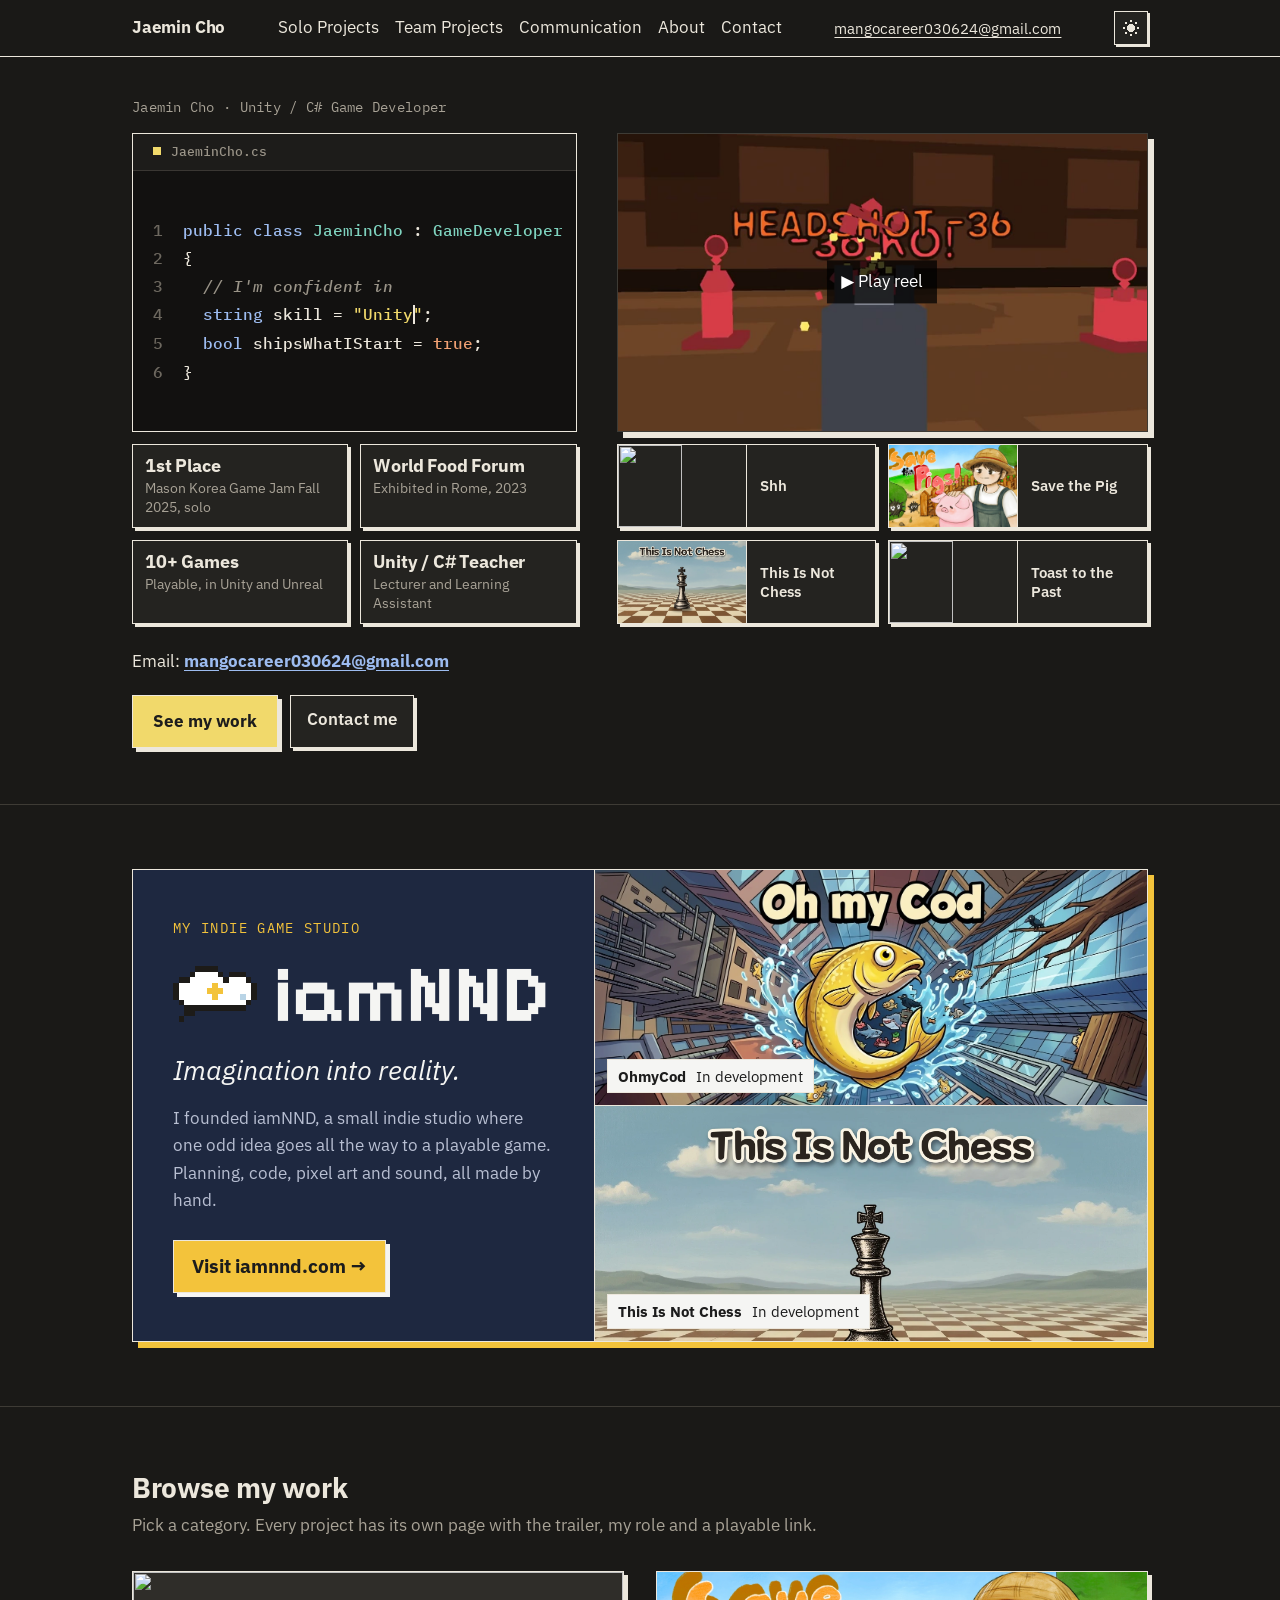
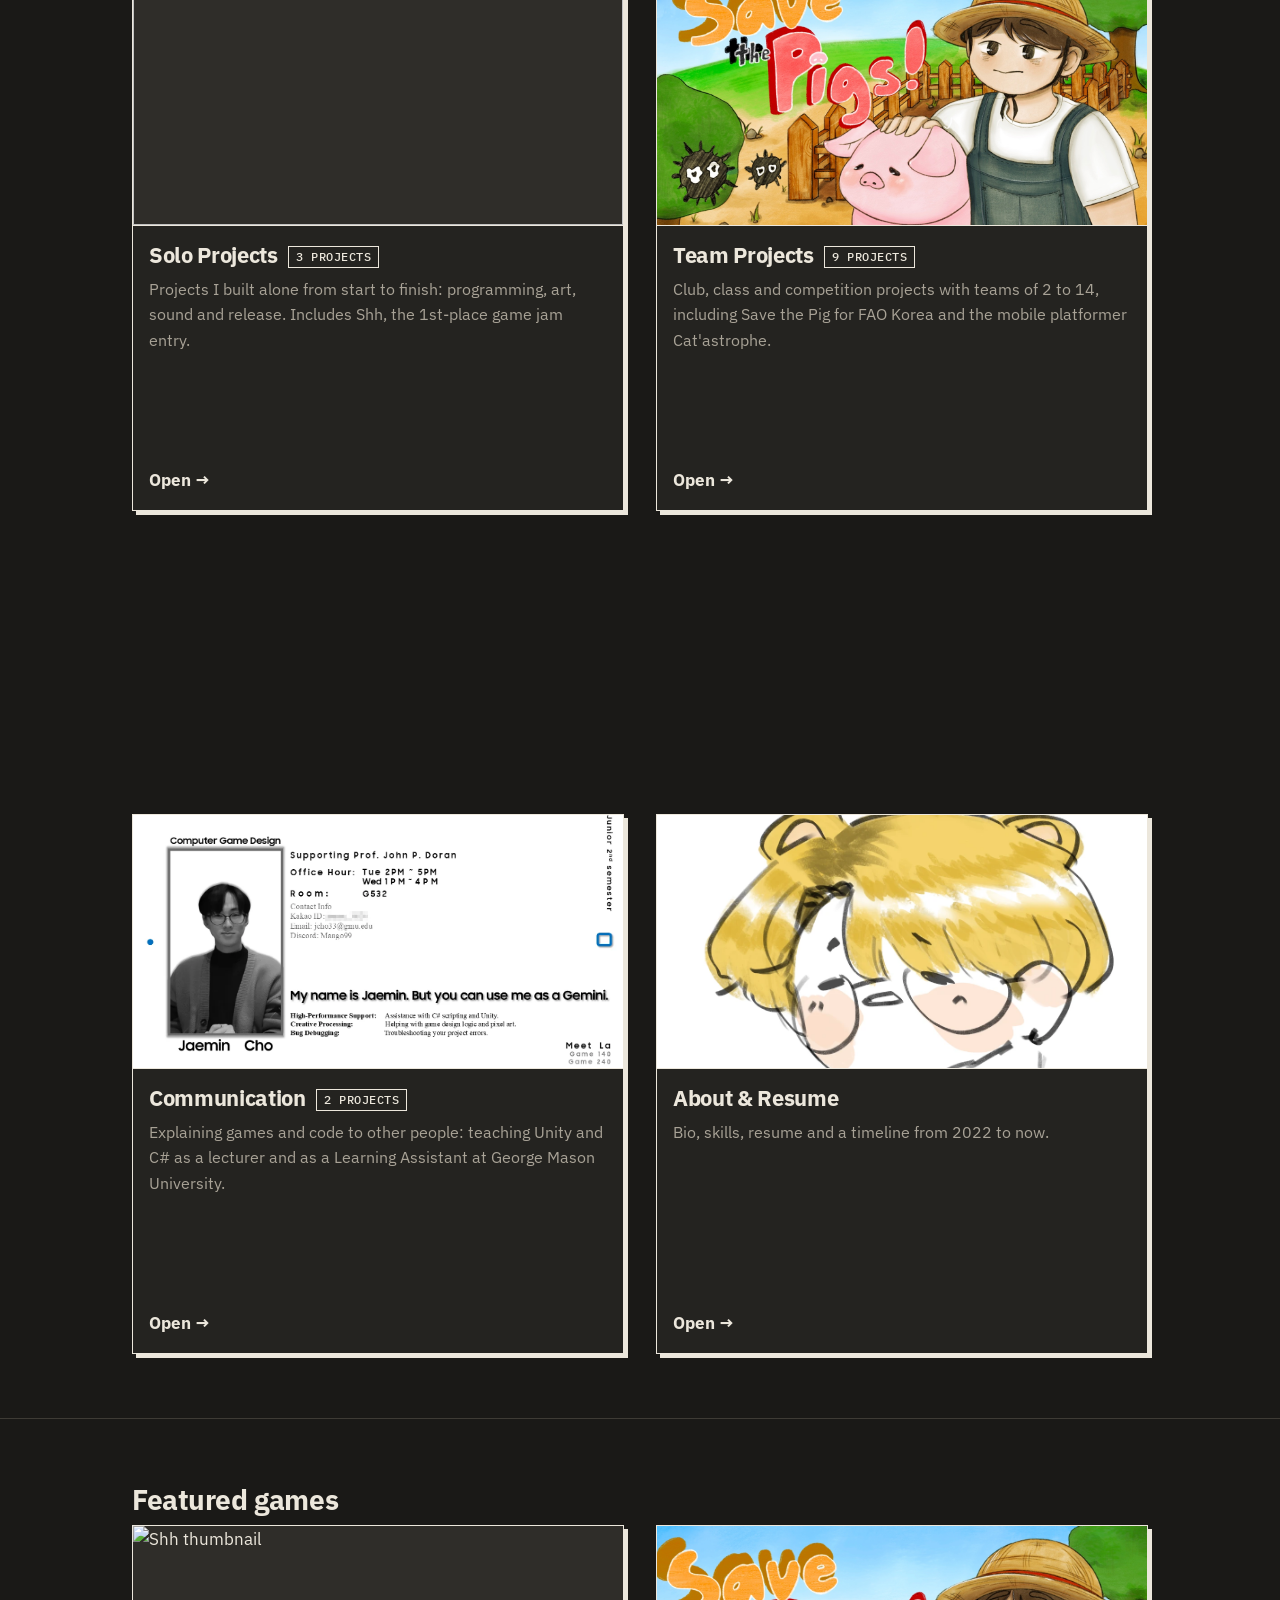
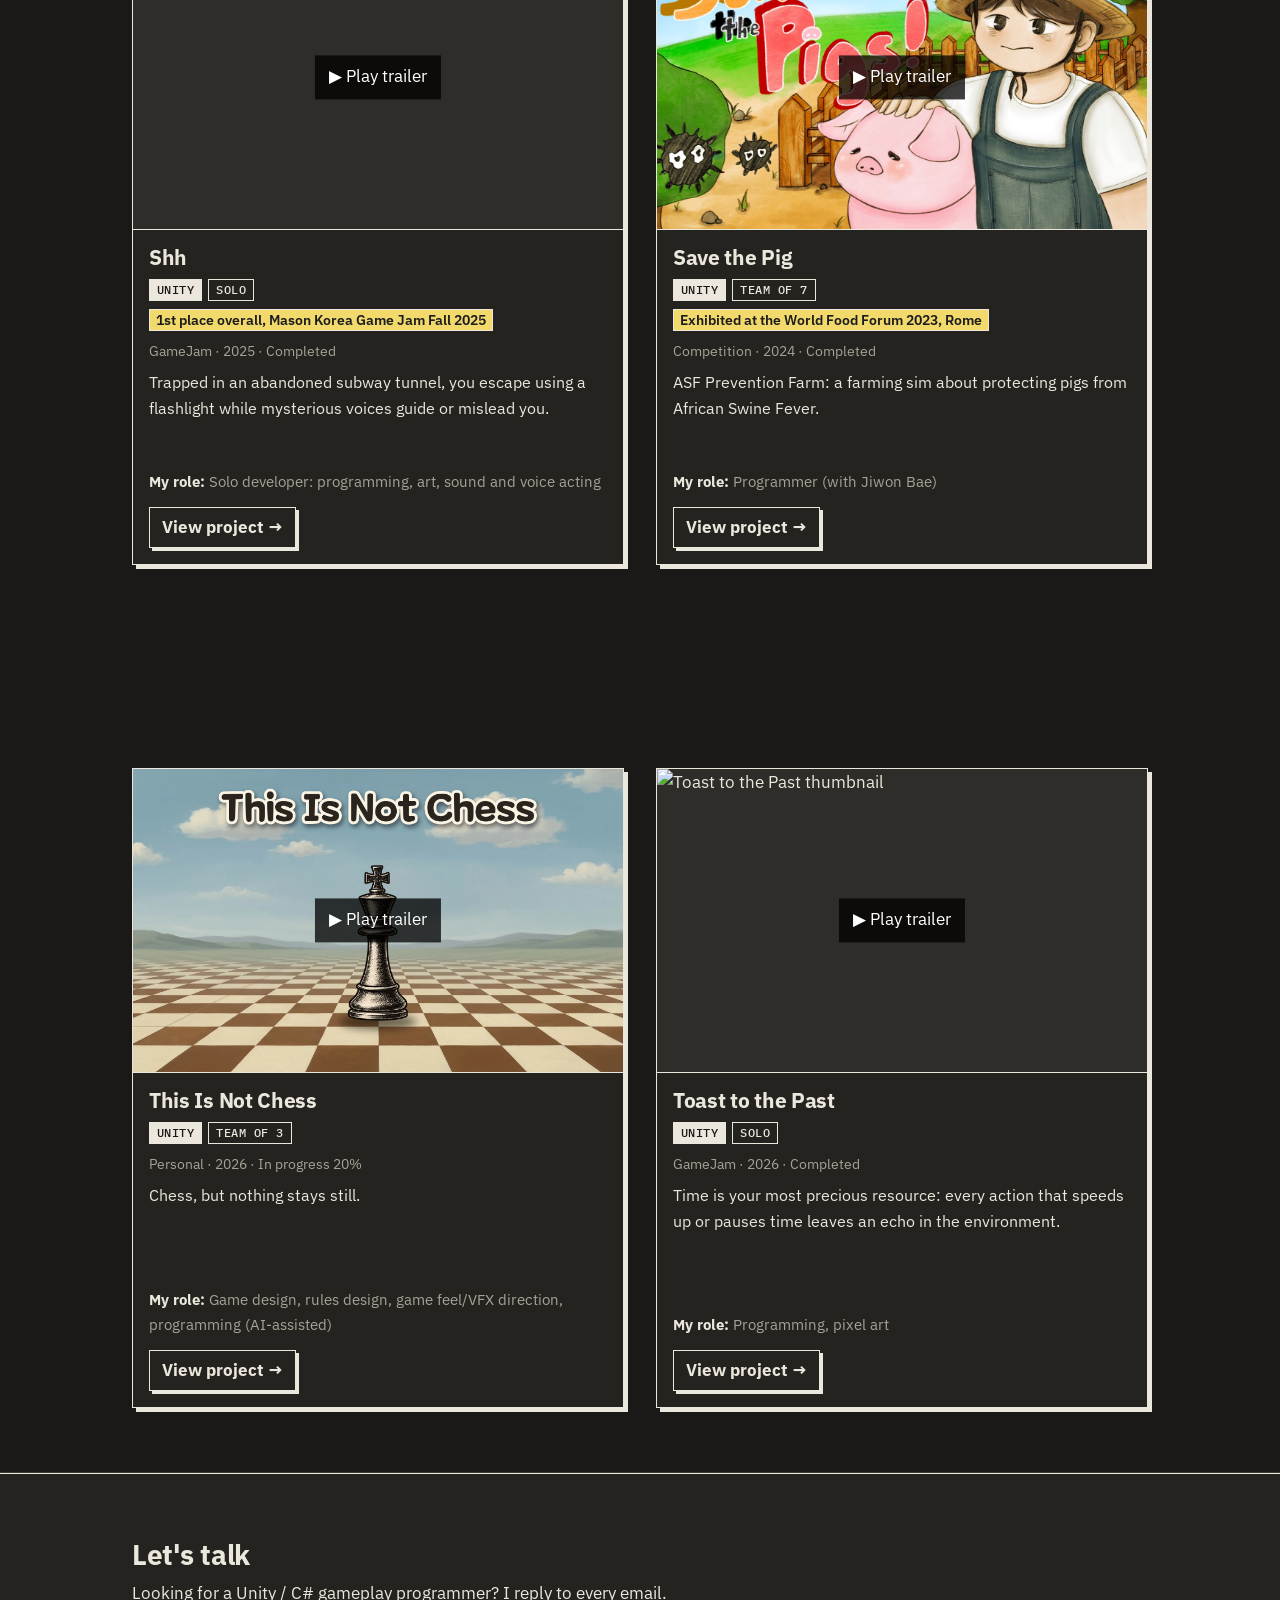
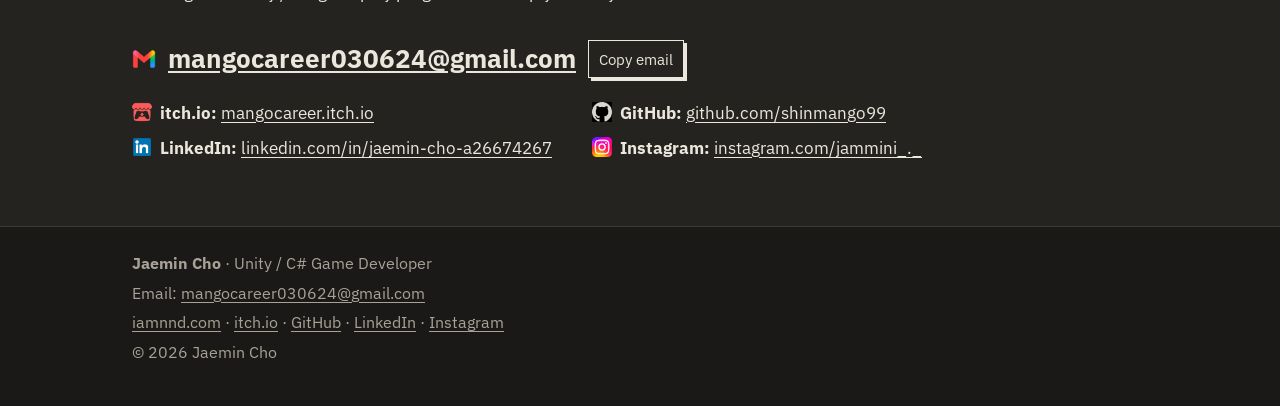
==== commit 7ee4d654: "Redesign portfolio with code card hero, hover previews, dark mode and row snap //#. Type: IBM Plex S" ====
--- a/index.html
+++ b/index.html
@@ -3,6 +3,8 @@
 <head>
   <meta charset="utf-8">
   <meta name="viewport" content="width=device-width, initial-scale=1">
+  <!-- theme chosen with the header toggle, applied before paint so the page never flashes the other theme -->
+  <script>try { var t = localStorage.getItem("theme"); if (t === "dark" || t === "light") document.documentElement.dataset.theme = t; } catch (e) {}</script>
   <title>Jaemin Cho · Game Developer</title>
   <meta name="description" content="Jaemin Cho: Unity / C# game developer and pixel artist. Solo and team games, communication, and contact details.">
   <meta property="og:type" content="website">
@@ -12,7 +14,7 @@
   <link rel="icon" href="data:,">
   <link rel="preconnect" href="https://fonts.googleapis.com">
   <link rel="preconnect" href="https://fonts.gstatic.com" crossorigin>
-  <link rel="stylesheet" href="https://fonts.googleapis.com/css2?family=Pixelify+Sans:wght@500;700&display=swap">
+  <link rel="stylesheet" href="https://fonts.googleapis.com/css2?family=IBM+Plex+Mono:wght@500&family=IBM+Plex+Sans:ital,wght@0,400;0,600;0,700;1,400&family=Pixelify+Sans:wght@500;700&display=swap">
   <link rel="stylesheet" href="css/style.css">
   <script src="js/data.js" defer></script>
   <script src="js/main.js" defer></script>
@@ -42,9 +44,20 @@
       <div class="container hero-grid">
         <div>
           <p class="eyebrow" id="hero-name"></p>
-          <h1 id="hero-title">
+          <!-- the one place the site speaks in code: who I am as a tiny C# class, the typed skill is the string value -->
+          <h1 id="hero-title" class="hero-code">
             <span class="sr-only" id="hero-sr"></span>
-            <span aria-hidden="true"><span class="hero-line" id="hero-lead"></span><span class="hero-line hero-line--typed"><em id="phrase"></em><span class="caret"></span></span><span class="hero-line" id="hero-tail"></span></span>
+            <span class="code-card" aria-hidden="true">
+              <span class="code-tab">JaeminCho.cs</span>
+              <span class="code-body">
+                <span class="code-line"><span class="tok-kw">public class</span> <span class="tok-type">JaeminCho</span> : <span class="tok-type">GameDeveloper</span></span>
+                <span class="code-line">{</span>
+                <span class="code-line code-in"><span class="tok-cm">// I'm confident in</span></span>
+                <span class="code-line code-in hero-line--typed"><span class="tok-kw">string</span> skill = <span class="tok-str">"<em id="phrase"></em><span class="caret"></span>"</span>;</span>
+                <span class="code-line code-in"><span class="tok-kw">bool</span> shipsWhatIStart = <span class="tok-lit">true</span>;</span>
+                <span class="code-line">}</span>
+              </span>
+            </span>
           </h1>
           <ul class="proof" id="proof"></ul>
           <p class="hero-contact">Email: <a href="mailto:mangocareer030624@gmail.com">mangocareer030624@gmail.com</a></p>
@@ -97,7 +110,7 @@
     <section class="section" id="featured-section" aria-labelledby="featured-title" hidden>
       <div class="container">
         <h2 id="featured-title">Featured games</h2>
-        <ul class="tiles" id="featured-list"></ul>
+        <ul class="tiles tiles--lg" id="featured-list"></ul>
       </div>
     </section>
 
--- a/css/style.css
+++ b/css/style.css
@@ -1,32 +1,54 @@
-    /* Rough draft: plain layout, Times New Roman, no final visual style yet. */
+/* Cream paper, black ink, one pale-yellow point colour.
+   Type: IBM Plex Sans for reading, Plex Mono for small labels,
+   Pixelify Sans only where the site speaks like a game (typed hero phrase, studio name, big numbers). */
 
 :root {
   --bg: #fbfaf7;
   --surface: #ffffff;
   --text: #1c1c1c;
-  --muted: #666666;
+  --muted: #66615a;           /* grey tinted toward the cream background */
   --line: #d6d3cc;
   --accent: #1f4e8c;          /* blue text: links, hero phrase */
   --yellow: #f7e9a0;          /* pale yellow point colour */
   --yellow-strong: #f1d96b;   /* same hue, for fills that need contrast */
   --todo: #9a9a9a;
-
-  --font: "Times New Roman", Times, serif;
+  --hover: var(--yellow);     /* hover / selected fill behind normal text */
+  --placeholder: #ecebe7;     /* empty media boxes, unlit gauge blocks */
+  --on-yellow: #1c1c1c;       /* text on yellow fills, the same in both themes */
+  color-scheme: light;
+
+  --font: "IBM Plex Sans", "Segoe UI", system-ui, sans-serif;
+  --font-mono: "IBM Plex Mono", ui-monospace, Consolas, monospace;
+  --font-pixel: "Pixelify Sans", var(--font);
   --ease-out: cubic-bezier(0.22, 1, 0.36, 1);
+  /* juice: sticker cards move in 3 hard steps, like a sprite, not a smooth slide */
+  --snap: steps(3, end);
+  --snap-time: 0.12s;
   --gutter: 16px;
 }
+
+/* dark theme is the default: warm charcoal paper, cream ink. Borders and sticker shadows follow --text,
+   so they turn cream. The header toggle stores "light" to switch back (main.js sets <html data-theme>). */
+:root:not([data-theme="light"]) {
+  --bg: #1a1917;
+  --surface: #242320;
+  --text: #ece7dc;
+  --muted: #a8a296;
+  --line: #3e3b35;
+  --accent: #9dbcf0;
+  --todo: #7d786f;
+  --hover: #3b3626;
+  --placeholder: #2f2d29;
+  color-scheme: dark;
+}
+/* black logos need flipping on dark paper */
+:root:not([data-theme="light"]) img[src*="logoGithub"] { filter: invert(1); }
 
 *, *::before, *::after { box-sizing: border-box; }
 
 html { scroll-padding-top: 72px; }
 @media (prefers-reduced-motion: no-preference) {
   html { scroll-behavior: smooth; }
-}
-/* mouse wheel snaps to each section, just under the sticky header (not on touch screens) */
-@media (hover: hover) and (pointer: fine) {
-  html { scroll-snap-type: y mandatory; scroll-padding-top: 57px; }
-  .section { scroll-snap-align: start; }
-  .site-footer { scroll-snap-align: end; }
 }
 
 body {
@@ -34,13 +56,13 @@
   background: var(--bg);
   color: var(--text);
   font-family: var(--font);
-  font-size: 1.125rem;
+  font-size: 1.0625rem;
   line-height: 1.6;
 }
 
 img, iframe, video { display: block; max-width: 100%; }
 a { color: var(--accent); text-underline-offset: 3px; }
-h1, h2, h3 { font-weight: 700; line-height: 1.25; margin: 0; }
+h1, h2, h3 { font-weight: 700; line-height: 1.2; letter-spacing: -0.015em; margin: 0; }
 p { margin: 0; }
 ul, ol { margin: 0; padding: 0; list-style: none; }
 button { font: inherit; }
@@ -65,11 +87,11 @@
   position: sticky;
   top: 0;
   z-index: 5;
-  background: var(--yellow);
-  border-bottom: 1px solid var(--line);
+  background: var(--bg);
+  border-bottom: 1px solid var(--text);
 }
 .header-inner { display: flex; align-items: center; justify-content: space-between; gap: 16px; min-height: 56px; }
-.logo { color: var(--text); font-weight: 700; text-decoration: none; white-space: nowrap; }
+.logo { color: var(--text); font-weight: 700; letter-spacing: -0.01em; text-decoration: none; white-space: nowrap; }
 .site-header nav { min-width: 0; }
 .nav { display: flex; gap: 16px; overflow-x: auto; scrollbar-width: none; }
 .nav::-webkit-scrollbar { display: none; }
@@ -84,42 +106,58 @@
 @media (max-width: 480px) {
   .nav { gap: 12px; font-size: 1rem; }
 }
-/* small phones: logo on its own line, menu scrolls below it */
+/* light / dark switch (main.js adds it): a small pixel sun or moon sticker */
+.theme-toggle {
+  display: grid; place-items: center; flex-shrink: 0;
+  width: 34px; height: 34px; padding: 0;
+  border: 1px solid var(--text);
+  background: var(--surface);
+  color: var(--text);
+  box-shadow: 2px 2px 0 var(--text);
+  cursor: pointer;
+  transition: transform var(--snap-time) var(--snap), box-shadow var(--snap-time) var(--snap);
+}
+.theme-toggle svg { image-rendering: pixelated; shape-rendering: crispEdges; }
+.theme-toggle:hover, .theme-toggle:focus-visible { background: var(--hover); transform: translate(-2px, -2px); box-shadow: 4px 4px 0 var(--text); }
+.theme-toggle:active { transform: translate(2px, 2px); box-shadow: 0 0 0 var(--text); transition-duration: 0.05s; }
+@media (prefers-reduced-motion: reduce) { .theme-toggle { transition: none; } }
+/* small phones: logo and switch on the first line, menu scrolls below them */
 @media (max-width: 420px) {
   .header-inner { flex-wrap: wrap; gap: 0 16px; padding-top: 6px; }
-  .site-header nav { width: 100%; }
+  .theme-toggle { order: 1; margin-left: auto; width: 30px; height: 30px; }
+  .site-header nav { order: 2; width: 100%; }
 }
 
 /* sections */
 .section { padding: 64px 0; border-bottom: 1px solid var(--line); }
 .section h2 { font-size: 1.75rem; margin-bottom: 8px; }
-/* yellow highlighter under section titles */
-.section h2 {
-  display: table;
-  background: linear-gradient(transparent 62%, var(--yellow) 62%);
-}
 .lead { color: var(--muted); max-width: none; margin-bottom: 32px; }
-.eyebrow { color: var(--muted); font-size: 1rem; margin: 16px 0 4px; }
+.eyebrow { color: var(--muted); font-family: var(--font-mono); font-size: 0.85rem; letter-spacing: 0.02em; margin: 16px 0 8px; }
 .about .bio { max-width: 760px; margin: 16px 0 24px; }
 .todo { color: var(--todo); font-style: italic; }
 
+/* hard "sticker" shadow means "you can press this": buttons, cards that link, players.
+   Boxes that only hold information (facts, quotes, skill cards, photos) get the 1px line alone. */
 .button {
   display: inline-block;
   padding: 10px 16px;
   border: 1px solid var(--text);
   color: var(--text);
   background: var(--surface);
+  font-weight: 600;
   text-decoration: none;
   cursor: pointer;
-  /* "sticker": hard offset shadow, lifts on hover, presses flat on click */
+  /* "sticker": hard offset shadow, hops up in steps on hover, presses flat on click */
   box-shadow: 3px 3px 0 var(--text);
-  transition: transform 0.12s var(--ease-out), box-shadow 0.12s var(--ease-out), background 0.12s;
-}
-.button:hover, .button:focus-visible { background: var(--yellow); transform: translate(-1px, -1px); box-shadow: 4px 4px 0 var(--text); }
+  transition: transform var(--snap-time) var(--snap), box-shadow var(--snap-time) var(--snap);
+}
+.button:hover, .button:focus-visible { background: var(--hover); transform: translate(-3px, -3px); box-shadow: 6px 6px 0 var(--text); }
 .button:active { transform: translate(3px, 3px); box-shadow: 0 0 0 var(--text); transition-duration: 0.05s; }
 .button[aria-disabled="true"] { box-shadow: none; transform: none; cursor: default; }
-.button--primary { background: var(--yellow-strong); }
-.button--primary:hover, .button--primary:focus-visible { background: var(--yellow); }
+/* the one button per view that matters: bigger, filled, and it jumps further */
+.button--primary { padding: 12px 20px; background: var(--yellow-strong); color: var(--on-yellow); font-weight: 700; box-shadow: 4px 4px 0 var(--text); }
+.button--primary:hover, .button--primary:focus-visible { background: var(--yellow-strong); transform: translate(-4px, -4px); box-shadow: 8px 8px 0 var(--text); }
+.button--primary:active { transform: translate(4px, 4px); box-shadow: 0 0 0 var(--text); }
 .button--sm { padding: 6px 10px; font-size: 0.95rem; }
 .actions { display: flex; flex-wrap: wrap; gap: 12px; }
 
@@ -134,8 +172,7 @@
 
 /* hero */
 /* the typed line's min-height is set by main.js to the tallest phrase, so typing never moves anything */
-/* ligatures off: Pixelify's "fi" glyph reads as "A" */
-.hero h1 { font-family: "Pixelify Sans", var(--font); font-weight: 700; font-variant-ligatures: none; font-feature-settings: "liga" 0, "clig" 0; font-size: clamp(1.9rem, 4.4vw, 2.75rem); line-height: 1.2; margin-bottom: 16px; }
+.hero h1 { font-weight: 700; letter-spacing: -0.025em; font-size: clamp(1.9rem, 4.4vw, 2.75rem); line-height: 1.15; margin-bottom: 20px; }
 /* lead / typed phrase / tail, each on its own line */
 .hero h1 .hero-line { display: block; }
 .hero h1 #hero-tail:empty { display: none; }
@@ -151,12 +188,79 @@
   .hero h1 .caret { animation: caret-blink 1s steps(1) infinite; }
 }
 @keyframes caret-blink { 50% { opacity: 0; } }
-.hero h1 em { font-style: normal; color: var(--accent); background: linear-gradient(transparent 62%, var(--yellow) 62%); }
+/* the typed skill is the one pixel line in the hero, like text in a game dialogue box.
+   ligatures off: Pixelify's "fi" glyph reads as "A" */
+.hero h1 em { font-family: var(--font-pixel); font-style: normal; letter-spacing: 0; font-variant-ligatures: none; font-feature-settings: "liga" 0, "clig" 0; color: var(--accent); }
 .hero { padding: 40px 0 56px; }
+
+/* hero as a tiny C# file: the typed skill is the string value. Dark editor in both themes,
+   no sticker shadow (it is not a button). Text scales with the card so the longest line never wraps. */
+.hero h1.hero-code { font-size: 1rem; line-height: 1; letter-spacing: 0; margin-bottom: 20px; }
+.code-card {
+  --code-bg: #1f1e1c; --code-tab: #2b2926; --code-ink: #ece7dc; --code-dim: #6d685f;
+  --tok-kw: #9dbcf0; --tok-type: #7fd3bf; --tok-str: #f1d96b; --tok-lit: #f0a073; --tok-cm: #9a9488;
+  --pad: 20px;                /* one inset for the tab and the code, so the file mark, line numbers and text share edges */
+  display: flex;
+  flex-direction: column;
+  flex: 1;
+  container-type: inline-size;
+  background: var(--code-bg);
+  color: var(--code-ink);
+  border: 1px solid var(--text);
+  font-family: var(--font-mono);
+  font-weight: 500;
+}
+:root:not([data-theme="light"]) .code-card { --code-bg: #121110; --code-tab: #1d1c1a; }
+.code-tab {
+  display: block;
+  padding: 9px var(--pad);
+  background: var(--code-tab);
+  border-bottom: 1px solid #3a3733;
+  color: var(--tok-cm);
+  font-size: 0.8rem;
+  line-height: 1.4;
+}
+/* the open file's mark sits exactly over the line numbers */
+.code-tab::before { content: ""; display: inline-block; width: 8px; height: 8px; margin-right: 10px; background: var(--tok-str); vertical-align: 1px; }
+/* every line is measured in ch: 1ch number, 2ch gap, 2ch indent, and the longest line is 38ch,
+   so a line is at most 43ch wide. Font size = (card width - both insets) / (43 x 0.6em per glyph).
+   The lines sit in the middle of whatever height the row gives the card (the reel decides it on wide screens). */
+.code-body {
+  display: flex;
+  flex-direction: column;
+  justify-content: center;
+  flex: 1;
+  padding: calc(var(--pad) - 4px) var(--pad);
+  font-size: clamp(0.72rem, calc((100cqi - 2 * var(--pad)) / 25.8), 1.25rem);
+  line-height: 1.8;
+  white-space: nowrap;
+  overflow-x: auto;
+  counter-reset: ln;
+}
+.code-line { display: block; counter-increment: ln; }
+.code-line::before { content: counter(ln); display: inline-block; width: 1ch; margin-right: 2ch; color: var(--code-dim); }
+.code-in::before { margin-right: 4ch; }   /* 2ch gap + 2ch indent */
+.tok-kw { color: var(--tok-kw); }
+.tok-type { color: var(--tok-type); }
+.tok-str { color: var(--tok-str); }
+.tok-lit { color: var(--tok-lit); }
+.tok-cm { color: var(--tok-cm); font-style: italic; }
+/* inside the code the skill is plain code text */
+.hero h1.hero-code em { font-family: inherit; font-weight: inherit; color: inherit; letter-spacing: 0; }
+/* the caret is an editor bar cursor that takes no room, so the closing quote stays glued to the text like in an IDE */
+.hero h1.hero-code .caret { position: static; display: inline-block; width: 2px; height: 1.2em; margin: 0 -2px 0 0; vertical-align: -0.22em; background: var(--code-ink); }
 .hero-grid { display: grid; gap: 32px; align-items: center; }
 @media (min-width: 900px) { .hero-grid { grid-template-columns: 5fr 6fr; gap: 40px; } }
+/* (wide screens: the hero switches to one shared grid, see "hero grid" below the proof cards) */
+/* two columns: size the title so the longest typed phrase and the tail each fit on one line,
+   otherwise the typed line reserves two lines and leaves an empty gap under short phrases */
+@media (min-width: 900px) { .hero h1 { font-size: clamp(1.9rem, 2.8vw, 2.3rem); } }
 .hero-caption { margin-top: 10px; color: var(--muted); }
-.media--reel { box-shadow: 4px 4px 0 var(--text); border-color: var(--text); }
+.media--reel { box-shadow: 6px 6px 0 var(--text); border-color: var(--text); }
+/* autoplaying silent loop of the reel; this chip switches to the full reel with sound */
+.media--reel video.reel-loop { pointer-events: none; }
+/* bottom right: the reel's captions sit bottom left */
+.reel-sound { position: absolute; right: 12px; bottom: 12px; z-index: 1; }
 /* featured games under the reel: click to load that trailer into the reel player */
 .hero-thumbs { display: grid; grid-template-columns: repeat(4, 1fr); gap: 12px; margin-top: 16px; }
 .hero-thumb {
@@ -170,12 +274,13 @@
   text-align: left;
   text-decoration: none;
   cursor: pointer;
-  transition: transform 0.12s var(--ease-out), box-shadow 0.12s var(--ease-out), background 0.12s;
+  transition: transform var(--snap-time) var(--snap), box-shadow var(--snap-time) var(--snap);
 }
 .hero-thumb img { display: block; width: 100%; aspect-ratio: 16 / 9; object-fit: cover; border-bottom: 1px solid var(--text); }
-.hero-thumb span { padding: 4px 6px; font-size: 0.85rem; font-weight: 700; line-height: 1.25; }
-.hero-thumb:hover, .hero-thumb:focus-visible { background: var(--yellow); transform: translate(-1px, -1px); box-shadow: 4px 4px 0 var(--text); }
-.hero-thumb[aria-pressed="true"] { background: var(--yellow); outline: 2px solid var(--accent); outline-offset: 1px; }
+.hero-thumb span { padding: 4px 6px; font-size: 0.85rem; font-weight: 600; line-height: 1.25; }
+.hero-thumb:hover, .hero-thumb:focus-visible { background: var(--hover); transform: translate(-3px, -3px); box-shadow: 6px 6px 0 var(--text); }
+.hero-thumb:active { transform: translate(3px, 3px); box-shadow: 0 0 0 var(--text); transition-duration: 0.05s; }
+.hero-thumb[aria-pressed="true"] { background: var(--hover); outline: 2px solid var(--accent); outline-offset: 1px; }
 @media (max-width: 480px) {
   .hero-thumbs { grid-template-columns: 1fr 1fr; }
 }
@@ -190,13 +295,65 @@
   box-shadow: 3px 3px 0 var(--text);
   color: var(--text);
   text-decoration: none;
-  transition: transform 0.12s var(--ease-out), box-shadow 0.12s var(--ease-out), background 0.12s;
-}
-.proof-card b { font-family: "Pixelify Sans", var(--font); font-variant-ligatures: none; font-size: 1.15rem; line-height: 1.2; }
-.proof-card span { color: var(--muted); font-size: 0.95rem; line-height: 1.35; }
-.proof-card:hover, .proof-card:focus-visible { background: var(--yellow); transform: translate(-1px, -1px); box-shadow: 4px 4px 0 var(--text); }
+  transition: transform var(--snap-time) var(--snap), box-shadow var(--snap-time) var(--snap);
+}
+.proof-card b { font-size: 1.1rem; line-height: 1.2; letter-spacing: -0.01em; }
+.proof-card span { color: var(--muted); font-size: 0.9rem; line-height: 1.35; }
+.proof-card:hover, .proof-card:focus-visible { background: var(--hover); transform: translate(-3px, -3px); box-shadow: 6px 6px 0 var(--text); }
+.proof-card:active { transform: translate(3px, 3px); box-shadow: 0 0 0 var(--text); transition-duration: 0.05s; }
+/* the claims are the proof: they unlock one by one on load, like achievements */
+@media (prefers-reduced-motion: no-preference) {
+  .proof li { animation: unlock 0.36s steps(4, end) backwards; animation-delay: calc(0.25s + var(--i, 0) * 0.12s); }
+  .proof li:nth-child(2) { --i: 1; }
+  .proof li:nth-child(3) { --i: 2; }
+  .proof li:nth-child(4) { --i: 3; }
+}
+@keyframes unlock {
+  0% { opacity: 0; transform: translateY(12px) scale(0.9); }
+  70% { opacity: 1; transform: translateY(-3px) scale(1.03); }
+  100% { opacity: 1; transform: none; }
+}
 .hero-contact { margin-bottom: 20px; }
 .hero-contact a { font-weight: 700; word-break: break-all; }
+
+/* ---------- hero grid (wide screens) ----------
+   Both halves sit on ONE grid so their edges line up:
+   row 2   code card | reel        same top, same bottom (the card stretches to the reel's height)
+   row 3-4 proof 2x2 | games 2x2   the two lists are subgrids, so they share the same two row heights
+   Columns: two 5fr on the left, a 16px spacer, two 6fr on the right; every gap is 12px (40px between halves). */
+@media (min-width: 900px) {
+  .hero-grid {
+    grid-template-columns: repeat(2, minmax(0, 5fr)) 16px repeat(2, minmax(0, 6fr));
+    gap: 12px;
+    align-items: stretch;
+  }
+  .hero-grid > div, .hero-grid > #hero-feature { display: contents; }
+  .hero .eyebrow { grid-row: 1; grid-column: 1 / 3; margin: 0 0 2px; }
+  .hero h1.hero-code { grid-row: 2; grid-column: 1 / 3; margin: 0; display: flex; }
+  .hero .media--reel { grid-row: 2; grid-column: 4 / 6; align-self: start; }
+  .hero .proof, .hero .hero-thumbs {
+    grid-row: 3 / 5;
+    display: grid;
+    grid-template-columns: subgrid;
+    grid-template-rows: subgrid;
+    margin: 0;
+  }
+  .hero .proof { grid-column: 1 / 3; }
+  .hero .hero-thumbs { grid-column: 4 / 6; }
+  .hero .hero-contact { grid-row: 5; grid-column: 1 / 3; margin: 12px 0 8px; }
+  .hero .hero-caption { grid-row: 5; grid-column: 4 / 6; margin: 12px 0 0; }
+  .hero .actions { grid-row: 6; grid-column: 1 / 3; }
+  /* game cards lie on their side to match the proof cards: picture on the left half, title on the right.
+     The picture is absolutely placed so it never decides the row height; the proof card text does. */
+  .hero .hero-thumb { display: block; min-height: 84px; padding-left: 50%; }
+  .hero .hero-thumb img, .hero .hero-thumb .hover-preview {
+    position: absolute; top: 0; bottom: 0; left: 0;
+    width: 50%; height: 100%; aspect-ratio: auto;
+    object-fit: cover;
+    border-bottom: 0; border-right: 1px solid var(--text);
+  }
+  .hero .hero-thumb span { display: flex; align-items: center; height: 100%; padding: 10px 12px; font-size: 0.95rem; }
+}
 
 /* featured games as big clickable thumbnails (hero, until a reel exists) */
 .mosaic { display: grid; grid-template-columns: 1fr 1fr; gap: 12px; }
@@ -218,10 +375,10 @@
   line-height: 1.25;
   transition: background 0.12s;
 }
-.mosaic-label b { font-family: "Pixelify Sans", var(--font); font-variant-ligatures: none; font-size: 1.1rem; }
+.mosaic-label b { font-size: 1.1rem; }
 .mosaic-label small { grid-column: 1; color: var(--muted); font-size: 0.85rem; }
 .mosaic-go { grid-column: 2; grid-row: 1 / span 2; font-weight: 700; white-space: nowrap; }
-.mosaic-label:hover, .mosaic-label:focus-visible { background: var(--yellow); }
+.mosaic-label:hover, .mosaic-label:focus-visible { background: var(--hover); }
 @media (max-width: 480px) {
   .mosaic-label { padding: 6px 8px; }
   .mosaic-label b { font-size: 1rem; }
@@ -232,7 +389,7 @@
 .media {
   position: relative;
   aspect-ratio: 16 / 9;
-  background: #ecebe7;
+  background: var(--placeholder);
   border: 1px solid var(--line);
   overflow: hidden;
 }
@@ -246,6 +403,14 @@
   background: none;
   cursor: pointer;
 }
+/* hover preview (main.js hoverPreview): a silent gameplay loop swaps in over the cover at once, like an itch.io GIF */
+.hover-preview { position: absolute; inset: 0; width: 100%; height: 100%; object-fit: cover; pointer-events: none; opacity: 0; }
+.is-previewing .hover-preview { opacity: 1; }
+/* while it plays, the play chip steps aside to the corner so the gameplay shows */
+.is-previewing .media-play span { left: 12px; top: auto; bottom: 12px; transform: none; }
+/* small cards under the reel: the loop covers only the picture part */
+.hero-thumb { position: relative; }
+.hero-thumb .hover-preview { bottom: auto; height: auto; aspect-ratio: 16 / 9; }
 .media-play span {
   position: absolute;
   left: 50%; top: 50%;
@@ -254,7 +419,7 @@
   background: rgba(0, 0, 0, 0.75);
   color: #fff;
 }
-.media-play:hover span, .media-play:focus-visible span { background: var(--yellow); color: var(--text); }
+.media-play:hover span, .media-play:focus-visible span { background: var(--yellow); color: var(--on-yellow); }
 .media-empty {
   position: absolute;
   inset: 0;
@@ -268,15 +433,15 @@
 /* abilities */
 .skills { display: grid; gap: 20px; grid-template-columns: repeat(auto-fit, minmax(230px, 1fr)); }
 /* cards in a row share one height; the description box sits at the bottom of each */
-.skill-group { display: flex; flex-direction: column; padding: 20px; background: var(--surface); border: 1px solid var(--text); box-shadow: 4px 4px 0 var(--text); }
+.skill-group { display: flex; flex-direction: column; padding: 20px; background: var(--surface); border: 1px solid var(--text); }
 .skill-group header { margin-bottom: 12px; }
 .skill-group h3 { font-size: 1.2rem; }
 .skill-list { display: flex; flex-direction: column; gap: 4px; flex: 1; margin-bottom: 16px; }
 /* negative side margin keeps the text aligned with the card heading while the highlight bleeds out */
 .skill { display: block; width: calc(100% + 16px); margin: 0 -8px; padding: 6px 8px; border: 1px solid transparent; background: none; color: inherit; font-size: 1.05rem; text-align: left; cursor: pointer; }
-.skill { transition: background 0.12s, transform 0.12s var(--ease-out), box-shadow 0.12s var(--ease-out); }
-.skill:hover, .skill:focus-visible { background: var(--yellow); border-color: var(--line); }
-.skill[aria-pressed="true"] { background: var(--yellow-strong); border-color: var(--text); box-shadow: 2px 2px 0 var(--text); }
+.skill { transition: transform var(--snap-time) var(--snap), box-shadow var(--snap-time) var(--snap); }
+.skill:hover, .skill:focus-visible { background: var(--hover); border-color: var(--line); }
+.skill[aria-pressed="true"] { background: var(--yellow-strong); color: var(--on-yellow); border-color: var(--text); box-shadow: 2px 2px 0 var(--text); }
 .skill:active { transform: translate(2px, 2px); box-shadow: none; transition-duration: 0.05s; }
 .skill-info { padding-top: 12px; border-top: 1px solid var(--line); min-height: calc(4.2em + 12px); font-size: 0.95rem; line-height: 1.4; }
 .skill-top { display: flex; justify-content: space-between; gap: 8px; }
@@ -286,13 +451,13 @@
 .skill-top .lv b { display: inline-block; min-width: 1.2em; text-align: right; color: var(--text); }
 /* 10-block gauge, like a level meter */
 .bar { display: grid; grid-template-columns: repeat(10, 1fr); gap: 3px; margin: 5px 0 4px; }
-.bar i { height: 8px; background: #ecebe7; }
+.bar i { height: 8px; background: var(--placeholder); }
 .bar i.on { background: var(--yellow-strong); box-shadow: 0 0 0 1px var(--text); }
 /* blocks light up one at a time once the card scrolls into view (main.js adds .in-view and ticks the LV number) */
-.js-anim .skill-group:not(.in-view) .bar i.on { background: #ecebe7; box-shadow: none; }
+.js-anim .skill-group:not(.in-view) .bar i.on { background: var(--placeholder); box-shadow: none; }
 .js-anim .skill-group.in-view .bar i.on { animation: seg-on 0.2s steps(2) backwards; animation-delay: calc(var(--base, 0ms) + (var(--k) + 1) * 90ms); }
 .lv.lvup b { animation: lv-pop 0.45s steps(3); }
-@keyframes seg-on { 0% { background: #ecebe7; box-shadow: none; } 50% { background: #fffbe0; box-shadow: 0 0 0 1px var(--text); transform: scaleY(1.6); } }
+@keyframes seg-on { 0% { background: var(--placeholder); box-shadow: none; } 50% { background: #fffbe0; box-shadow: 0 0 0 1px var(--text); transform: scaleY(1.6); } }
 @keyframes lv-pop { 40% { transform: scale(1.5); color: #a37a00; } }
 .skill p { color: var(--muted); font-size: 0.95rem; line-height: 1.4; }
 
@@ -304,7 +469,7 @@
    geometry: spine centre sits 9px from the left of #timeline-list; squares are centred on it */
 #timeline-list { position: relative; --spine-x: 9px; }
 #timeline-list .tl-list { border-left-color: transparent; }
-#timeline-list .tl-spine { position: absolute; left: calc(var(--spine-x) - 3px); width: 6px; background: #e4e2dc; z-index: 2; pointer-events: none; }
+#timeline-list .tl-spine { position: absolute; left: calc(var(--spine-x) - 3px); width: 6px; background: var(--placeholder); z-index: 2; pointer-events: none; }
 #timeline-list .tl-spine-fill { position: absolute; inset: 0; background: var(--yellow-strong); box-shadow: 1px 0 0 var(--text), -1px 0 0 var(--text); transform-origin: top; transform: scaleY(0); }
 
 /* entries: square checkpoint on the spine */
@@ -320,7 +485,7 @@
   border: 3px solid var(--text);
 }
 .tl-item--milestone::before, .tl-item--now::before { background: var(--yellow-strong); }
-.tl-gauge .tl-item::before { background: var(--bg); border-color: #b9b6ae; }
+.tl-gauge .tl-item::before { background: var(--bg); border-color: var(--muted); }
 .tl-gauge .tl-item.reached::before { background: var(--yellow-strong); border-color: var(--text); box-shadow: 0 0 0 3px var(--bg), 0 0 0 5px var(--text); animation: checkpoint 0.4s steps(4); }
 @keyframes checkpoint {
   0% { transform: scale(0.6); background: #fff; box-shadow: 0 0 0 0 var(--yellow-strong); }
@@ -385,10 +550,11 @@
 
 /* timeline tabs: All / Game Jam / Personal (main.js) */
 .tl-tabs { display: flex; flex-wrap: wrap; gap: 8px; margin: 0 0 28px; }
-.tl-tab { padding: 6px 14px; border: 1px solid var(--text); background: var(--surface); color: inherit; font: inherit; font-size: 1rem; cursor: pointer; box-shadow: 2px 2px 0 var(--text); transition: background 0.12s, transform 0.12s var(--ease-out), box-shadow 0.12s var(--ease-out); }
+.tl-tab { padding: 6px 14px; border: 1px solid var(--text); background: var(--surface); color: inherit; font: inherit; font-size: 1rem; cursor: pointer; box-shadow: 2px 2px 0 var(--text); transition: transform var(--snap-time) var(--snap), box-shadow var(--snap-time) var(--snap); }
 .tl-tab span { color: var(--muted); font-size: 0.85rem; }
-.tl-tab:hover, .tl-tab:focus-visible { background: var(--yellow); }
-.tl-tab[aria-pressed="true"] { background: var(--yellow-strong); }
+.tl-tab:hover, .tl-tab:focus-visible { background: var(--hover); }
+.tl-tab[aria-pressed="true"] { background: var(--yellow-strong); color: var(--on-yellow); }
+.tl-tab[aria-pressed="true"] span { color: var(--on-yellow); }
 .tl-tab:active { transform: translate(2px, 2px); box-shadow: none; transition-duration: 0.05s; }
 
 /* timeline preview panel: right column on wide screens, hidden on small ones */
@@ -403,7 +569,6 @@
     overflow: hidden;
     background: var(--surface);
     border: 1px solid var(--text);
-    box-shadow: 4px 4px 0 var(--text);
     visibility: hidden;
     opacity: 0;
     transform: translateX(12px);
@@ -423,7 +588,7 @@
 @keyframes tl-swap { from { opacity: 0; transform: translateY(6px); } }
 @keyframes tl-zoom { from { transform: scale(1.08); } }
 .tl-item { transition: background 0.15s; }
-.tl-item.is-active { background: linear-gradient(90deg, var(--yellow), transparent 70%) 16px 0 / calc(100% - 16px) 100% no-repeat; }
+.tl-item.is-active { background: linear-gradient(90deg, var(--hover), transparent 70%) 16px 0 / calc(100% - 16px) 100% no-repeat; }
 .tl-item:focus-visible { outline-offset: -2px; }
 .tl-preview .media { border-width: 0 0 1px; margin: -16px -16px 4px; border-bottom: 1px solid var(--line); border-top: 0; }
 .tl-preview-title { font-size: 1.25rem; }
@@ -435,16 +600,19 @@
 
 /* page titles on sub-pages */
 .page-title {
-  display: table;
-  font-family: "Pixelify Sans", var(--font);
-  font-variant-ligatures: none;
-  font-size: clamp(2rem, 5vw, 2.75rem);
+  font-size: clamp(2.1rem, 5vw, 3rem);
+  letter-spacing: -0.03em;
+  line-height: 1.1;
   margin-bottom: 12px;
-  background: linear-gradient(transparent 62%, var(--yellow) 62%);
 }
 .card-meta { color: var(--muted); font-size: 0.95rem; }
-.badge { display: inline-block; align-self: flex-start; padding: 0 6px; border: 1px solid var(--text); background: var(--yellow-strong); color: var(--text); font-size: 0.85rem; line-height: 1.5; }
+/* awards: the one yellow label on a card */
+.badge { display: inline-block; align-self: flex-start; padding: 0 6px; border: 1px solid var(--text); background: var(--yellow-strong); color: var(--on-yellow); font-size: 0.85rem; font-weight: 600; line-height: 1.5; }
 .badge--lg { font-size: 1rem; padding: 2px 10px; }
+/* thin 1px labels: engine (inked) and team size (outline) */
+.tile-tags { display: flex; flex-wrap: wrap; gap: 6px; }
+.tag { display: inline-block; padding: 0 7px; border: 1px solid var(--text); background: var(--surface); color: var(--text); font-family: var(--font-mono); font-size: 0.75rem; font-weight: 500; letter-spacing: 0.04em; line-height: 1.7; text-transform: uppercase; white-space: nowrap; }
+.tag--engine { background: var(--text); color: var(--bg); }
 
 /* Home portal: one big thumbnail per sub-page */
 .portal { display: grid; gap: 32px; grid-template-columns: repeat(auto-fit, minmax(min(100%, 340px), 1fr)); }
@@ -455,18 +623,19 @@
   box-shadow: 4px 4px 0 var(--text);
   color: var(--text);
   text-decoration: none;
-  transition: transform 0.2s var(--ease-out), box-shadow 0.2s var(--ease-out);
-}
-.portal-item:hover, .portal-item:focus-visible { transform: translate(-2px, -2px); box-shadow: 6px 6px 0 var(--text); }
+  transition: transform var(--snap-time) var(--snap), box-shadow var(--snap-time) var(--snap);
+}
+.portal-item:hover, .portal-item:focus-visible, .tile:hover { transform: translate(-4px, -4px); box-shadow: 8px 8px 0 var(--text); }
+.portal-item:active { transform: translate(4px, 4px); box-shadow: 0 0 0 var(--text); transition-duration: 0.05s; }
 .portal-media {
   position: relative;
   display: block;
   aspect-ratio: 16 / 10;
   overflow: hidden;
-  background: #ecebe7;
+  background: var(--placeholder);
   border-bottom: 1px solid var(--text);
 }
-.portal-media img { position: absolute; inset: 0; width: 100%; height: 100%; object-fit: cover; transition: transform 0.4s var(--ease-out); }
+.portal-media img { position: absolute; inset: 0; width: 100%; height: 100%; object-fit: cover; transition: transform 0.3s var(--ease-out); }
 .portal-item:hover img, .portal-item:focus-visible img { transform: scale(1.05); }
 /* picture that links to the project page (no trailer to play) */
 .media-link { position: absolute; inset: 0; display: block; }
@@ -476,13 +645,14 @@
   padding: 16px;
   text-align: center;
   background: var(--yellow);
-  font-family: "Pixelify Sans", var(--font);
+  color: var(--on-yellow);
   font-size: 1.3rem;
+  font-weight: 700;
   line-height: 1.25;
 }
 .portal-body, .tile-body { display: flex; flex-direction: column; gap: 8px; padding: 16px; flex: 1; }
-.portal-title { font-family: "Pixelify Sans", var(--font); font-size: 1.4rem; font-weight: 700; line-height: 1.2; }
-.portal-count { display: inline-block; padding: 0 8px; margin-left: 6px; border: 1px solid var(--text); background: var(--yellow-strong); font-family: var(--font); font-size: 0.9rem; font-weight: 400; white-space: nowrap; vertical-align: middle; }
+.portal-title { font-size: 1.4rem; font-weight: 700; letter-spacing: -0.015em; line-height: 1.2; }
+.portal-count { display: inline-block; padding: 0 7px; margin-left: 6px; border: 1px solid var(--text); font-family: var(--font-mono); font-size: 0.75rem; font-weight: 500; letter-spacing: 0.04em; line-height: 1.7; text-transform: uppercase; white-space: nowrap; vertical-align: middle; }
 .portal-text { color: var(--muted); font-size: 1rem; }
 .portal-go { margin-top: auto; font-weight: 700; }
 
@@ -491,79 +661,106 @@
 .tiles--lg { grid-template-columns: repeat(auto-fill, minmax(min(100%, 420px), 1fr)); gap: 32px; }
 .tile .tile-media { border-width: 0 0 1px; border-color: var(--text); aspect-ratio: 16 / 9; }
 /* text half of the tile is the link to the project page */
-.tile-body { color: var(--text); text-decoration: none; transition: background 0.12s; }
-.tile-body:hover, .tile-body:focus-visible { background: #fffbe6; }
-.tile-title { font-size: 1.3rem; font-weight: 700; line-height: 1.25; }
-.tile-meta { color: var(--muted); font-size: 0.95rem; }
-.tile-text { font-size: 1.05rem; }
-.tile-role { margin-top: auto; font-size: 1rem; color: var(--muted); }
+.tile-body { color: var(--text); text-decoration: none; }
+.tile-title { font-size: 1.3rem; font-weight: 700; letter-spacing: -0.015em; line-height: 1.2; }
+.tile-meta { color: var(--muted); font-size: 0.9rem; }
+.tile-text { font-size: 1rem; }
+.tile-role { margin-top: auto; font-size: 0.95rem; color: var(--muted); }
 .tile-role b { color: var(--text); }
+/* plain until the card is hovered, then it turns yellow and hops with the card */
 .tile-go {
   align-self: flex-start;
   margin-top: 6px;
   padding: 6px 12px;
   border: 1px solid var(--text);
-  background: var(--yellow-strong);
+  background: var(--surface);
   box-shadow: 3px 3px 0 var(--text);
   font-weight: 700;
-  transition: transform 0.12s var(--ease-out), box-shadow 0.12s var(--ease-out);
-}
-.tile-body:hover .tile-go, .tile-body:focus-visible .tile-go { transform: translate(-1px, -1px); box-shadow: 4px 4px 0 var(--text); }
-
-/* category pages: mouse wheel snaps to each row of project tiles */
-@media (hover: hover) and (pointer: fine) {
-  body[data-page="category"] .tile,
-  body[data-page="category"] .more-link { scroll-snap-align: start; scroll-margin-top: 16px; }
-  /* the tall project section must not be a snap target itself, or the browser may stop anywhere inside it */
-  body[data-page="category"] main > .section:first-child { scroll-snap-align: none; }
-  body[data-page="category"] .page-title { scroll-snap-align: start; scroll-margin-top: 200px; }
-}
-/* desktop: 2 tiles per row, one row per screen (main.js pageTiles sets each row's bottom margin) */
+  transition: transform var(--snap-time) var(--snap), box-shadow var(--snap-time) var(--snap);
+}
+.tile:hover .tile-go, .tile-body:focus-visible .tile-go, .more-link:hover .tile-go, .more-link:focus-visible .tile-go { background: var(--yellow-strong); color: var(--on-yellow); transform: translate(-2px, -2px); box-shadow: 5px 5px 0 var(--text); }
+.tile .tile-media img { transition: transform 0.3s var(--ease-out); }
+.tile:hover .tile-media img { transform: scale(1.04); }
+
+/* desktop: 2 tiles per row */
 @media (min-width: 900px) { .tiles--lg { grid-template-columns: repeat(2, minmax(0, 1fr)); } }
-.tiles-paged .tile { height: auto; } /* auto height so the tile stretches to its row minus the margin */
-/* juice: tiles pop in once, hover lifts the card (main.js adds the classes) */
+
+/* ---------- scroll snap (mouse wheel only) ----------
+   Category pages: every snap shows exactly one row of project cards, centred under the header.
+   All cards have one fixed height (--card), the picture takes whatever the text leaves, and the gap between
+   rows is the rest of the screen, so the row above and below sit just outside the view.
+   Every snap area fits on screen, which is what keeps mandatory snapping from getting stuck. */
+@media (hover: hover) and (pointer: fine) and (min-width: 900px) and (min-height: 640px) {
+  html:has(body[data-page="category"]) { scroll-snap-type: y mandatory; scroll-padding-top: 57px; }
+  body[data-page="category"] {
+    --view: calc(100svh - 57px);                     /* screen below the sticky header */
+    --card: min(calc(var(--view) - 64px), 640px);    /* at least 32px of air above and below a row */
+  }
+  body[data-page="category"] #cat-list { row-gap: calc(var(--view) - var(--card)); }
+  body[data-page="category"] #cat-list .tile { height: var(--card); scroll-snap-align: center; }
+  body[data-page="category"] #cat-list .tile-media { aspect-ratio: auto; flex: 1 1 0; min-height: 180px; }
+  body[data-page="category"] .page-title { scroll-snap-align: start; scroll-margin-top: 48px; }
+  body[data-page="category"] .more-link { scroll-snap-align: center; }
+  body[data-page="category"] .site-footer { scroll-snap-align: end; }
+  /* the space between rows is now a full screen, so the banner after the last row needs no extra margin */
+  body[data-page="category"] .more-link { margin-top: calc(var(--view) - var(--card)); }
+}
+/* Home: same rule, every stop fits on screen. Short sections are one stop each (hero, studio, contact);
+   the two long ones (category portal, featured games) stop once per row of cards. */
+@media (hover: hover) and (pointer: fine) and (min-width: 900px) and (min-height: 640px) {
+  html:has(body[data-page="home"]) { scroll-snap-type: y mandatory; scroll-padding-top: 57px; }
+  body[data-page="home"] {
+    --view: calc(100svh - 57px);
+    --card: min(calc(var(--view) - 64px), 640px);
+    --card-portal: min(calc(var(--view) - 64px), 540px);
+  }
+  body[data-page="home"] .hero { scroll-snap-align: start; }
+  body[data-page="home"] .studio { scroll-snap-align: center; }
+  /* no stop on the section titles: the first row's stop already shows its title above it */
+  body[data-page="home"] #portal { row-gap: calc(var(--view) - var(--card-portal)); }
+  body[data-page="home"] #portal .portal-item { height: var(--card-portal); scroll-snap-align: center; }
+  body[data-page="home"] #portal .portal-media { aspect-ratio: auto; flex: 1 1 0; min-height: 180px; }
+  body[data-page="home"] #featured-list { row-gap: calc(var(--view) - var(--card)); }
+  body[data-page="home"] #featured-list .tile { height: var(--card); scroll-snap-align: center; }
+  body[data-page="home"] #featured-list .tile-media { aspect-ratio: auto; flex: 1 1 0; min-height: 180px; }
+  body[data-page="home"] .site-footer { scroll-snap-align: end; }
+}
+/* juice: tiles hop up into place once, in 4 hard steps, one column after another (main.js adds the classes) */
 @media (prefers-reduced-motion: no-preference) {
   .tiles-juicy .tile { opacity: 0; }
-  .tiles-juicy .tile.tile-in { opacity: 1; animation: tile-pop 0.6s var(--ease-out) backwards; animation-delay: calc(var(--col, 0) * 110ms); }
-  .tiles-juicy .tile:hover { transform: translate(-3px, -3px); box-shadow: 7px 7px 0 var(--text); }
-  .tiles-juicy .tile .tile-media img { transition: transform 0.4s var(--ease-out); }
-  .tiles-juicy .tile:hover .tile-media img { transform: scale(1.05); }
-  .tiles-juicy .tile:hover .tile-go { animation: go-nudge 0.6s steps(3) infinite alternate; }
-}
-@keyframes tile-pop {
-  0% { opacity: 0; transform: translateY(48px) scale(0.92) rotate(-1deg); box-shadow: 0 0 0 var(--text); }
-  60% { opacity: 1; transform: translateY(-8px) scale(1.02) rotate(0.4deg); box-shadow: 8px 8px 0 var(--text); }
-  80% { transform: translateY(2px) scale(0.995); }
-}
-@keyframes go-nudge { to { transform: translate(3px, -1px); box-shadow: 4px 4px 0 var(--text); } }
+  .tiles-juicy .tile.tile-in { opacity: 1; animation: tile-hop 0.32s steps(4, end) backwards; animation-delay: calc(var(--col, 0) * 90ms); }
+}
+@keyframes tile-hop {
+  0% { opacity: 0; transform: translateY(24px); box-shadow: 0 0 0 var(--text); }
+  75% { opacity: 1; transform: translateY(-4px); }
+}
 
 /* "More projects" banner at the bottom of Solo / Team pages */
 .more-link {
   display: grid;
   margin-top: 48px;
-  background: var(--yellow);
+  background: var(--surface);
   border: 1px solid var(--text);
   box-shadow: 4px 4px 0 var(--text);
   color: var(--text);
   text-decoration: none;
-  transition: transform 0.2s var(--ease-out), box-shadow 0.2s var(--ease-out);
+  transition: transform var(--snap-time) var(--snap), box-shadow var(--snap-time) var(--snap);
 }
 @media (min-width: 700px) { .more-link { grid-template-columns: minmax(0, 2fr) minmax(0, 3fr); } }
-.more-link:hover, .more-link:focus-visible { transform: translate(-2px, -2px); box-shadow: 6px 6px 0 var(--text); }
+.more-link:hover, .more-link:focus-visible { transform: translate(-4px, -4px); box-shadow: 8px 8px 0 var(--text); }
 .more-media { position: relative; display: block; aspect-ratio: 16 / 9; overflow: hidden; border-bottom: 1px solid var(--text); }
 @media (min-width: 700px) { .more-media { border-bottom: 0; border-right: 1px solid var(--text); } }
 .more-media img { position: absolute; inset: 0; width: 100%; height: 100%; object-fit: cover; }
 .more-body { display: flex; flex-direction: column; justify-content: center; gap: 8px; padding: 20px; }
-.more-eyebrow { color: var(--muted); font-size: 0.95rem; text-transform: uppercase; letter-spacing: 0.08em; }
-.more-title { font-family: "Pixelify Sans", var(--font); font-variant-ligatures: none; font-size: 1.6rem; font-weight: 700; line-height: 1.2; }
+.more-eyebrow { color: var(--muted); font-family: var(--font-mono); font-size: 0.8rem; text-transform: uppercase; letter-spacing: 0.08em; }
+.more-title { font-size: 1.6rem; font-weight: 700; letter-spacing: -0.02em; line-height: 1.2; }
 .more-link .portal-text { color: var(--text); }
-.more-link:hover .tile-go, .more-link:focus-visible .tile-go { transform: translate(-1px, -1px); box-shadow: 4px 4px 0 var(--text); }
 
 /* extra photos on a project page */
 .gallery { display: grid; gap: 16px; grid-template-columns: repeat(auto-fill, minmax(min(100%, 320px), 1fr)); margin-top: 32px; }
-.gallery img { width: 100%; aspect-ratio: 16 / 9; object-fit: cover; border: 1px solid var(--text); box-shadow: 4px 4px 0 var(--text); }
+.gallery img { width: 100%; aspect-ratio: 16 / 9; object-fit: cover; border: 1px solid var(--text); }
 @media (prefers-reduced-motion: reduce) {
-  .button, .skill, .tile-body, .tile-go, .proof-card, .portal-item, .mosaic-label, .portal-item img { transition: none; }
+  .button, .skill, .tile, .tile-go, .tile .tile-media img, .proof-card, .hero-thumb, .portal-item, .more-link, .mosaic-label, .portal-item img, .tl-tab { transition: none; }
 }
 
 /* project page */
@@ -574,11 +771,28 @@
 @media (min-width: 900px) { .project-grid { grid-template-columns: minmax(0, 2fr) minmax(260px, 1fr); } }
 .project-grid--text { grid-template-columns: 1fr; max-width: 640px; }
 .media--lg { border-color: var(--text); box-shadow: 4px 4px 0 var(--text); }
-.facts { display: flex; flex-direction: column; gap: 16px; padding: 16px; background: var(--surface); border: 1px solid var(--text); box-shadow: 4px 4px 0 var(--text); }
+.facts { display: flex; flex-direction: column; gap: 16px; padding: 16px; background: var(--surface); border: 1px solid var(--text); }
 .facts dl { display: grid; grid-template-columns: auto 1fr; gap: 6px 12px; margin: 0; font-size: 1rem; }
 .facts dt { color: var(--muted); }
 .facts dd { margin: 0; }
 .project-text { display: flex; flex-direction: column; gap: 12px; max-width: 760px; margin-top: 32px; font-size: 1.2rem; }
+/* key numbers under the trailer */
+.stats { display: grid; gap: 12px; grid-template-columns: repeat(auto-fit, minmax(min(100%, 160px), 1fr)); list-style: none; padding: 0; margin: 32px 0 0; }
+.stats li { display: flex; flex-direction: column; gap: 4px; padding: 14px 16px; background: var(--surface); border: 1px solid var(--text); }
+/* big numbers read like a game score */
+.stats b { font-family: var(--font-pixel); font-variant-ligatures: none; font-size: 2.2rem; line-height: 1; }
+.stats span { color: var(--text); font-size: 1rem; }
+/* longer write-ups: headed blocks below the intro text */
+.project-section { max-width: 760px; margin-top: 36px; font-size: 1.15rem; }
+.project-section h2 { font-size: 1.5rem; margin: 0 0 10px; }
+.project-section p { margin: 0 0 10px; }
+.project-section ul { margin: 0; padding-left: 1.2em; display: flex; flex-direction: column; gap: 8px; list-style: square; }
+.project-section li { display: list-item; }
+.project-quote { max-width: 760px; margin: 40px 0 0; padding: 20px 24px; background: var(--surface); border: 1px solid var(--text); }
+.project-quote blockquote { margin: 0; font-size: 1.35rem; font-style: italic; }
+.project-quote figcaption { margin-top: 10px; color: var(--muted); font-size: 1rem; }
+.gallery figure { margin: 0; }
+.gallery figcaption { margin-top: 10px; color: var(--muted); font-size: 1rem; }
 .pager { display: flex; flex-wrap: wrap; justify-content: space-between; gap: 12px; margin-top: 40px; }
 
 /* about page */
@@ -587,18 +801,14 @@
 .about-grid .profile-photo { width: 160px; height: 160px; }
 
 /* contact block (every page) + footer */
-.section--contact { background: var(--yellow); }
-.section--contact h2 { background: linear-gradient(transparent 62%, var(--yellow-strong) 62%); }
+.section--contact { background: var(--surface); border-top: 1px solid var(--text); }
 .section--contact .lead { color: var(--text); }
-/* contact block is centred on the page */
-.section--contact .container { text-align: center; }
-.section--contact h2, .section--contact .page-title { margin-left: auto; margin-right: auto; }
-.section--contact .actions { justify-content: center; }
-.contact-email { display: flex; flex-wrap: wrap; justify-content: center; align-items: center; gap: 12px; margin: 8px 0 20px; font-size: clamp(1.2rem, 3.4vw, 1.6rem); font-weight: 700; }
+/* contact block reads flush left like every other section */
+.contact-email { display: flex; flex-wrap: wrap; align-items: center; gap: 12px; margin: 8px 0 20px; font-size: clamp(1.2rem, 3.4vw, 1.6rem); font-weight: 700; }
 .contact-email a { color: var(--text); word-break: break-all; }
 .contact-email .button { font-weight: 400; }
-/* 2 x 2 on wide screens, one column on phones; the block is centred, each line starts flush left */
-.contact-list { display: grid; grid-template-columns: auto; justify-content: center; gap: 8px 40px; text-align: left; }
+/* 2 x 2 on wide screens, one column on phones */
+.contact-list { display: grid; grid-template-columns: auto; justify-content: start; gap: 8px 40px; }
 @media (min-width: 768px) { .contact-list { grid-template-columns: auto auto; } }
 .contact-list li { min-width: 0; }
 .contact-list li .contact-icon { display: inline-block; margin-right: 8px; vertical-align: -3px; }
@@ -620,16 +830,16 @@
   box-shadow: 6px 6px 0 var(--gold);
   text-decoration: none;
   overflow: hidden;
-  transition: transform 0.2s var(--ease-out), box-shadow 0.2s var(--ease-out);
+  transition: transform var(--snap-time) var(--snap), box-shadow var(--snap-time) var(--snap);
 }
 @media (min-width: 900px) { .studio-card { grid-template-columns: minmax(0, 5fr) minmax(0, 6fr); } }
-.studio-card:hover, .studio-card:focus-visible { transform: translate(-3px, -3px); box-shadow: 9px 9px 0 var(--gold); }
+.studio-card:hover, .studio-card:focus-visible { transform: translate(-4px, -4px); box-shadow: 10px 10px 0 var(--gold); }
 .studio-body { display: flex; flex-direction: column; gap: 14px; padding: 32px 24px; }
 @media (min-width: 768px) { .studio-body { padding: 48px 40px; } }
-.studio-eyebrow { color: var(--gold); font-size: 0.95rem; text-transform: uppercase; letter-spacing: 0.1em; }
+.studio-eyebrow { color: var(--gold); font-family: var(--font-mono); font-size: 0.85rem; text-transform: uppercase; letter-spacing: 0.1em; }
 .studio-brand { display: flex; align-items: center; gap: 16px; }
 .studio-mark { width: clamp(56px, 9vw, 84px); height: auto; image-rendering: pixelated; }
-.studio-name { font-family: "Pixelify Sans", var(--font); font-variant-ligatures: none; font-size: clamp(3rem, 2rem + 4vw, 5rem); font-weight: 700; line-height: 1; }
+.studio-name { font-family: var(--font-pixel); font-variant-ligatures: none; font-size: clamp(3rem, 2rem + 4vw, 5rem); font-weight: 700; line-height: 1; }
 .studio-tagline { font-size: clamp(1.3rem, 1.1rem + 0.8vw, 1.7rem); font-style: italic; }
 .studio-text { color: var(--on-navy-muted); max-width: 46ch; }
 .studio-go {
@@ -638,13 +848,13 @@
   padding: 10px 18px;
   border: 1px solid var(--text);
   background: var(--gold);
-  color: var(--text);
+  color: var(--on-yellow);
   box-shadow: 4px 4px 0 var(--on-navy);
   font-size: 1.2rem;
   font-weight: 700;
-  transition: transform 0.12s var(--ease-out), box-shadow 0.12s var(--ease-out);
-}
-.studio-card:hover .studio-go, .studio-card:focus-visible .studio-go { transform: translate(-1px, -1px); box-shadow: 5px 5px 0 var(--on-navy); }
+  transition: transform var(--snap-time) var(--snap), box-shadow var(--snap-time) var(--snap);
+}
+.studio-card:hover .studio-go, .studio-card:focus-visible .studio-go { transform: translate(-2px, -2px); box-shadow: 6px 6px 0 var(--on-navy); }
 .studio-games { display: grid; gap: 1px; background: var(--text); border-top: 1px solid var(--text); }
 @media (min-width: 900px) { .studio-games { border-top: 0; border-left: 1px solid var(--text); } }
 .studio-game { position: relative; display: block; min-height: 200px; overflow: hidden; background: var(--navy-2); }
@@ -655,10 +865,10 @@
   padding: 4px 10px;
   border: 1px solid var(--text);
   background: var(--on-navy);
-  color: var(--text);
+  color: var(--on-yellow);
   font-size: 0.95rem;
 }
-.studio-game-label b { font-family: "Pixelify Sans", var(--font); font-variant-ligatures: none; margin-right: 6px; }
+.studio-game-label b { margin-right: 6px; }
 @media (prefers-reduced-motion: reduce) {
   .studio-card, .studio-go, .studio-game img { transition: none; }
 }
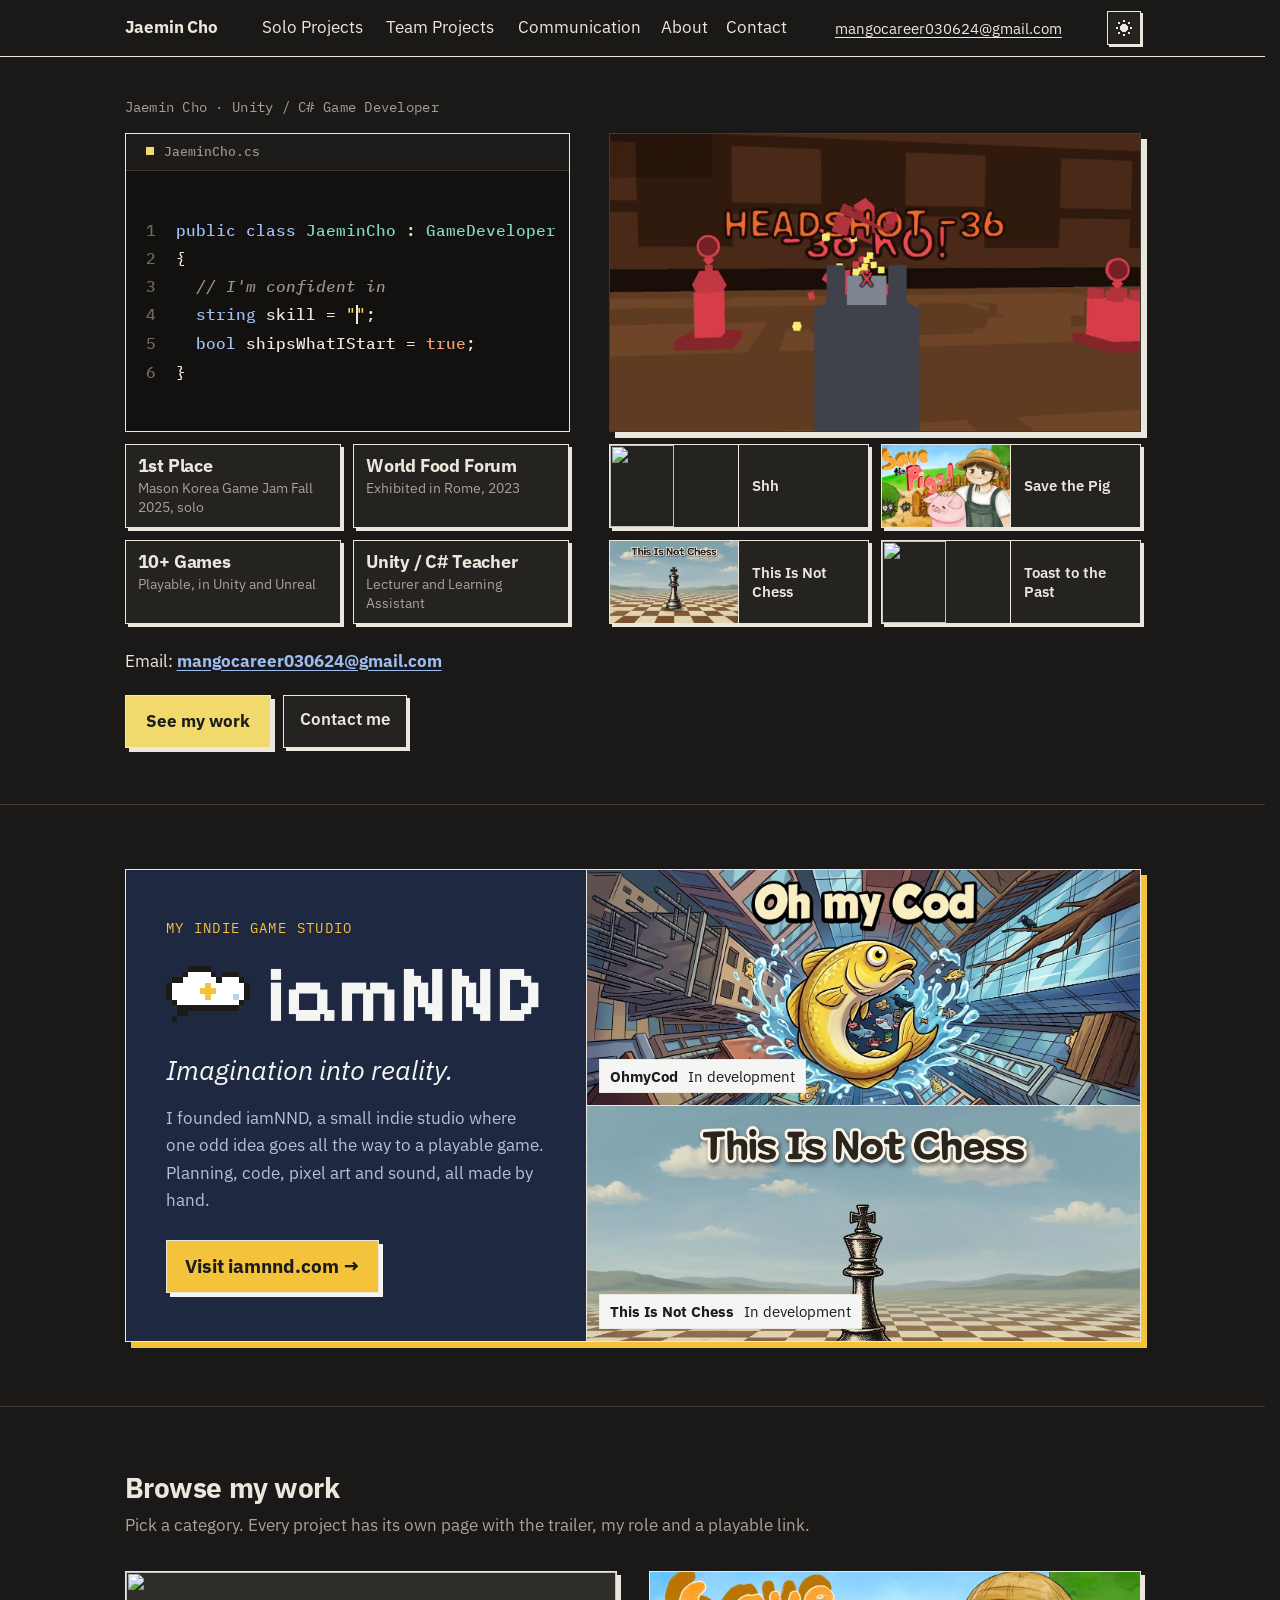
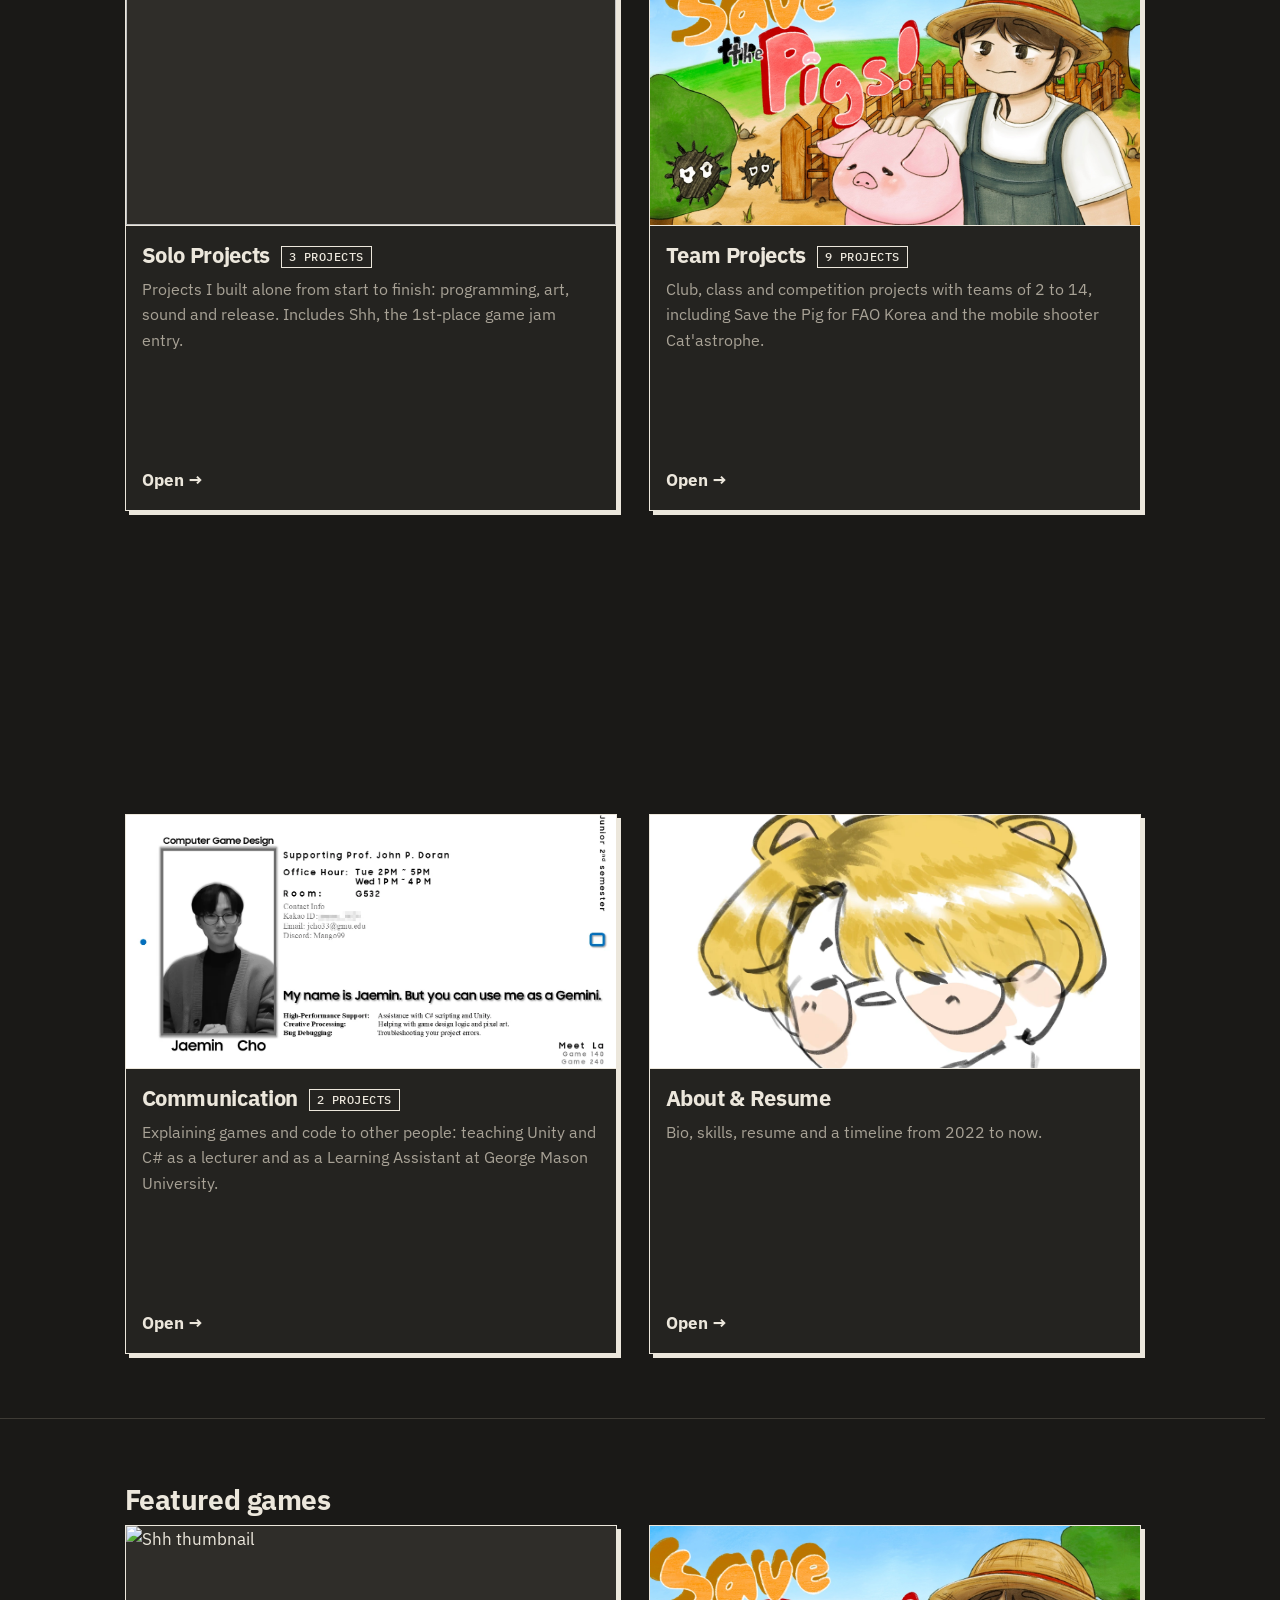
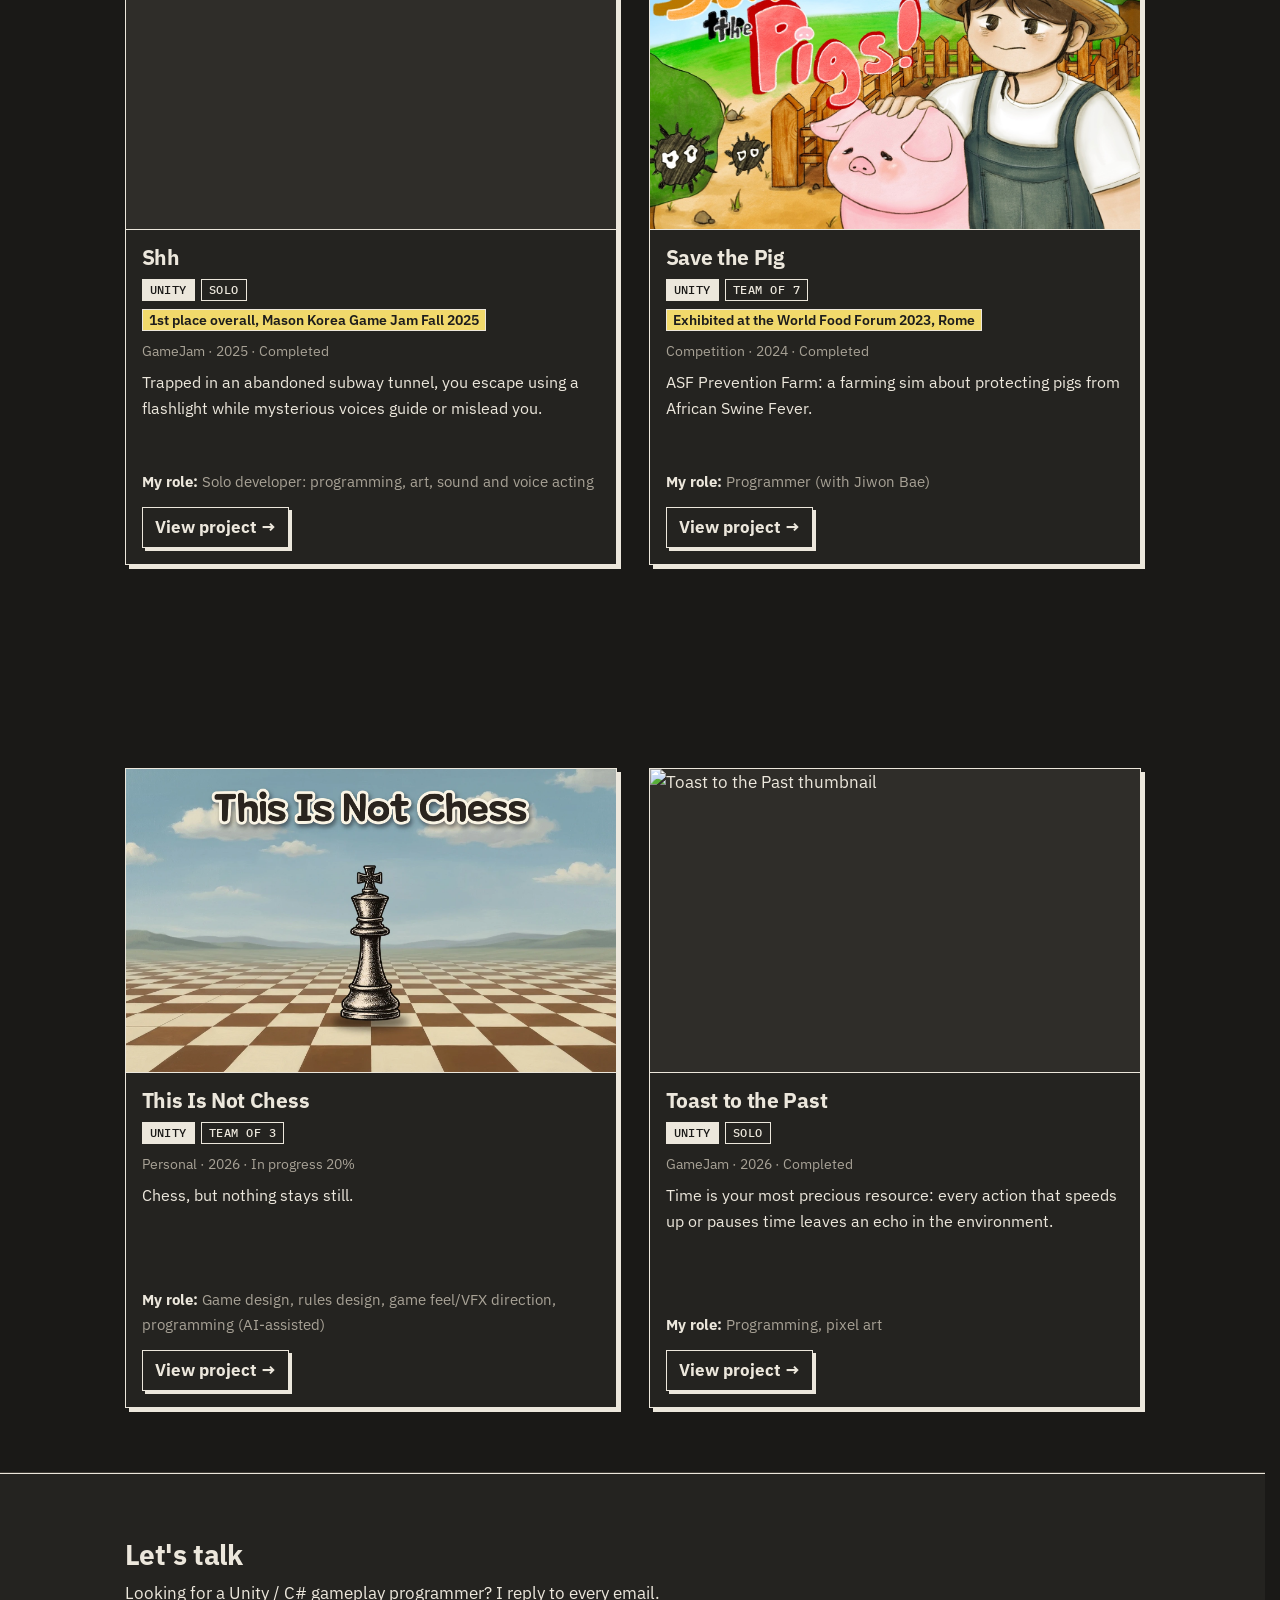
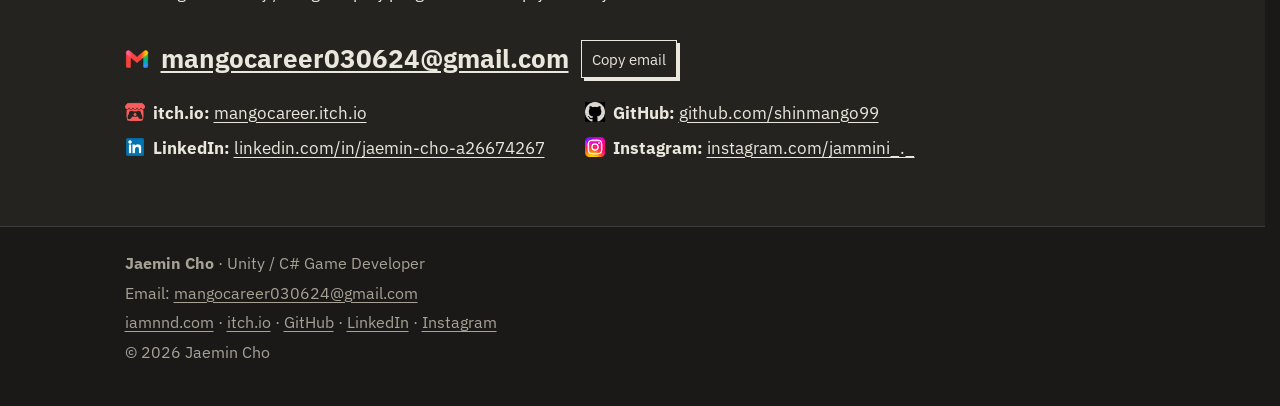
==== commit dc8fdb3a: "Stop the header from shifting when switching pages //#. Nav: every tab reserves its bold width with " ====
--- a/index.html
+++ b/index.html
@@ -27,11 +27,11 @@
       <a class="logo" href="index.html" aria-current="page">Jaemin Cho</a>
       <nav aria-label="Main">
         <ul class="nav">
-          <li><a href="solo.html">Solo Projects</a></li>
-          <li><a href="team.html">Team Projects</a></li>
-          <li><a href="teaching.html">Communication</a></li>
-          <li><a href="about.html">About</a></li>
-          <li><a href="contact.html">Contact</a></li>
+          <li><a href="solo.html" data-label="Solo Projects">Solo Projects</a></li>
+          <li><a href="team.html" data-label="Team Projects">Team Projects</a></li>
+          <li><a href="teaching.html" data-label="Communication">Communication</a></li>
+          <li><a href="about.html" data-label="About">About</a></li>
+          <li><a href="contact.html" data-label="Contact">Contact</a></li>
         </ul>
       </nav>
       <a class="header-email" href="mailto:mangocareer030624@gmail.com">mangocareer030624@gmail.com</a>
--- a/css/style.css
+++ b/css/style.css
@@ -46,7 +46,8 @@
 
 *, *::before, *::after { box-sizing: border-box; }
 
-html { scroll-padding-top: 72px; }
+/* keep the scrollbar's space even on short pages (Contact), so the header doesn't shift between pages */
+html { scroll-padding-top: 72px; scrollbar-gutter: stable; }
 @media (prefers-reduced-motion: no-preference) {
   html { scroll-behavior: smooth; }
 }
@@ -93,18 +94,24 @@
 .header-inner { display: flex; align-items: center; justify-content: space-between; gap: 16px; min-height: 56px; }
 .logo { color: var(--text); font-weight: 700; letter-spacing: -0.01em; text-decoration: none; white-space: nowrap; }
 .site-header nav { min-width: 0; }
-.nav { display: flex; gap: 16px; overflow-x: auto; scrollbar-width: none; }
-.nav::-webkit-scrollbar { display: none; }
+.nav { display: flex; flex-wrap: wrap; gap: 0 16px; }
 .nav a {display: block; padding: 8px 0; color: var(--text); text-decoration: none; white-space: nowrap; }
 .nav a:hover, .nav a:focus-visible, .nav a[aria-current="page"] {text-decoration: underline; text-decoration-thickness: 2px;}
 .nav a[aria-current="page"] { font-weight: 700; }
+/* every tab reserves its bold width, so the current tab turning bold never pushes the others sideways */
+.nav a[data-label]::after {
+  content: attr(data-label);
+  display: block; height: 0; overflow: hidden; visibility: hidden;
+  font-weight: 700; pointer-events: none; user-select: none;
+}
 /* email always visible in the header on wide screens */
 .header-email { display: none; color: var(--text); font-size: 0.95rem; white-space: nowrap; }
 @media (min-width: 1000px) {
   .header-email { display: block; }
 }
 @media (max-width: 480px) {
-  .nav { gap: 12px; font-size: 1rem; }
+  .nav { gap: 0 14px; font-size: 1rem; }
+  .nav a { padding: 6px 0; }
 }
 /* light / dark switch (main.js adds it): a small pixel sun or moon sticker */
 .theme-toggle {
@@ -121,8 +128,8 @@
 .theme-toggle:hover, .theme-toggle:focus-visible { background: var(--hover); transform: translate(-2px, -2px); box-shadow: 4px 4px 0 var(--text); }
 .theme-toggle:active { transform: translate(2px, 2px); box-shadow: 0 0 0 var(--text); transition-duration: 0.05s; }
 @media (prefers-reduced-motion: reduce) { .theme-toggle { transition: none; } }
-/* small phones: logo and switch on the first line, menu scrolls below them */
-@media (max-width: 420px) {
+/* phones and narrow windows: logo and switch on the first line, the whole menu wraps below them so no tab is hidden */
+@media (max-width: 699px) {
   .header-inner { flex-wrap: wrap; gap: 0 16px; padding-top: 6px; }
   .theme-toggle { order: 1; margin-left: auto; width: 30px; height: 30px; }
   .site-header nav { order: 2; width: 100%; }
@@ -364,7 +371,6 @@
   box-shadow: 4px 4px 0 var(--text);
 }
 .mosaic-item .media { border-width: 0 0 1px; border-color: var(--text); }
-.mosaic-item .media-play span { padding: 4px 10px; font-size: 0.95rem; }
 /* bottom bar opens the project page */
 .mosaic-label {
   display: grid; grid-template-columns: 1fr auto; align-items: center; gap: 0 8px;
@@ -406,20 +412,30 @@
 /* hover preview (main.js hoverPreview): a silent gameplay loop swaps in over the cover at once, like an itch.io GIF */
 .hover-preview { position: absolute; inset: 0; width: 100%; height: 100%; object-fit: cover; pointer-events: none; opacity: 0; }
 .is-previewing .hover-preview { opacity: 1; }
-/* while it plays, the play chip steps aside to the corner so the gameplay shows */
-.is-previewing .media-play span { left: 12px; top: auto; bottom: 12px; transform: none; }
 /* small cards under the reel: the loop covers only the picture part */
 .hero-thumb { position: relative; }
 .hero-thumb .hover-preview { bottom: auto; height: auto; aspect-ratio: 16 / 9; }
+/* play chip: the same sticker button as the reel's "Watch with sound", bottom right so the cover stays clear */
 .media-play span {
   position: absolute;
-  left: 50%; top: 50%;
-  transform: translate(-50%, -50%);
-  padding: 8px 14px;
-  background: rgba(0, 0, 0, 0.75);
-  color: #fff;
-}
-.media-play:hover span, .media-play:focus-visible span { background: var(--yellow); color: var(--on-yellow); }
+  right: 12px; bottom: 12px;
+  padding: 6px 10px;
+  font-size: 0.95rem;
+  font-weight: 600;
+  border: 1px solid var(--text);
+  background: var(--surface);
+  color: var(--text);
+  box-shadow: 3px 3px 0 var(--text);
+  transition: transform var(--snap-time) var(--snap), box-shadow var(--snap-time) var(--snap);
+}
+.media-play:hover span, .media-play:focus-visible span { background: var(--hover); transform: translate(-3px, -3px); box-shadow: 6px 6px 0 var(--text); }
+.media-play:active span { transform: translate(3px, 3px); box-shadow: 0 0 0 var(--text); transition-duration: 0.05s; }
+/* with a mouse the chip only shows on hover (or keyboard focus); touch screens keep it so there is still a cue to tap */
+@media (hover: hover) and (pointer: fine) {
+  .media-play span { opacity: 0; }
+  .media:hover .media-play span, .tile:hover .media-play span, .mosaic-item:hover .media-play span,
+  .is-previewing .media-play span, .media-play:focus-visible span { opacity: 1; }
+}
 .media-empty {
   position: absolute;
   inset: 0;
@@ -689,41 +705,44 @@
    Category pages: every snap shows exactly one row of project cards, centred under the header.
    All cards have one fixed height (--card), the picture takes whatever the text leaves, and the gap between
    rows is the rest of the screen, so the row above and below sit just outside the view.
-   Every snap area fits on screen, which is what keeps mandatory snapping from getting stuck. */
+   Every snap area fits on screen, which is what keeps mandatory snapping from getting stuck.
+   Touchpads (Mac trackpad, precision touchpads) fight mandatory snapping: their smooth, inertial scroll gets yanked
+   to the next stop. main.js adds .free-scroll to <html> on the first touchpad-like wheel event, which turns the snap
+   and the screen-tall gaps off so the page scrolls freely like a normal page. */
 @media (hover: hover) and (pointer: fine) and (min-width: 900px) and (min-height: 640px) {
-  html:has(body[data-page="category"]) { scroll-snap-type: y mandatory; scroll-padding-top: 57px; }
-  body[data-page="category"] {
+  html:not(.free-scroll):has(body[data-page="category"]) { scroll-snap-type: y mandatory; scroll-padding-top: 57px; }
+  html:not(.free-scroll) body[data-page="category"] {
     --view: calc(100svh - 57px);                     /* screen below the sticky header */
     --card: min(calc(var(--view) - 64px), 640px);    /* at least 32px of air above and below a row */
   }
-  body[data-page="category"] #cat-list { row-gap: calc(var(--view) - var(--card)); }
-  body[data-page="category"] #cat-list .tile { height: var(--card); scroll-snap-align: center; }
-  body[data-page="category"] #cat-list .tile-media { aspect-ratio: auto; flex: 1 1 0; min-height: 180px; }
-  body[data-page="category"] .page-title { scroll-snap-align: start; scroll-margin-top: 48px; }
-  body[data-page="category"] .more-link { scroll-snap-align: center; }
-  body[data-page="category"] .site-footer { scroll-snap-align: end; }
+  html:not(.free-scroll) body[data-page="category"] #cat-list { row-gap: calc(var(--view) - var(--card)); }
+  html:not(.free-scroll) body[data-page="category"] #cat-list .tile { height: var(--card); scroll-snap-align: center; }
+  html:not(.free-scroll) body[data-page="category"] #cat-list .tile-media { aspect-ratio: auto; flex: 1 1 0; min-height: 180px; }
+  html:not(.free-scroll) body[data-page="category"] .page-title { scroll-snap-align: start; scroll-margin-top: 48px; }
+  html:not(.free-scroll) body[data-page="category"] .more-link { scroll-snap-align: center; }
+  html:not(.free-scroll) body[data-page="category"] .site-footer { scroll-snap-align: end; }
   /* the space between rows is now a full screen, so the banner after the last row needs no extra margin */
-  body[data-page="category"] .more-link { margin-top: calc(var(--view) - var(--card)); }
+  html:not(.free-scroll) body[data-page="category"] .more-link { margin-top: calc(var(--view) - var(--card)); }
 }
 /* Home: same rule, every stop fits on screen. Short sections are one stop each (hero, studio, contact);
    the two long ones (category portal, featured games) stop once per row of cards. */
 @media (hover: hover) and (pointer: fine) and (min-width: 900px) and (min-height: 640px) {
-  html:has(body[data-page="home"]) { scroll-snap-type: y mandatory; scroll-padding-top: 57px; }
-  body[data-page="home"] {
+  html:not(.free-scroll):has(body[data-page="home"]) { scroll-snap-type: y mandatory; scroll-padding-top: 57px; }
+  html:not(.free-scroll) body[data-page="home"] {
     --view: calc(100svh - 57px);
     --card: min(calc(var(--view) - 64px), 640px);
     --card-portal: min(calc(var(--view) - 64px), 540px);
   }
-  body[data-page="home"] .hero { scroll-snap-align: start; }
-  body[data-page="home"] .studio { scroll-snap-align: center; }
+  html:not(.free-scroll) body[data-page="home"] .hero { scroll-snap-align: start; }
+  html:not(.free-scroll) body[data-page="home"] .studio { scroll-snap-align: center; }
   /* no stop on the section titles: the first row's stop already shows its title above it */
-  body[data-page="home"] #portal { row-gap: calc(var(--view) - var(--card-portal)); }
-  body[data-page="home"] #portal .portal-item { height: var(--card-portal); scroll-snap-align: center; }
-  body[data-page="home"] #portal .portal-media { aspect-ratio: auto; flex: 1 1 0; min-height: 180px; }
-  body[data-page="home"] #featured-list { row-gap: calc(var(--view) - var(--card)); }
-  body[data-page="home"] #featured-list .tile { height: var(--card); scroll-snap-align: center; }
-  body[data-page="home"] #featured-list .tile-media { aspect-ratio: auto; flex: 1 1 0; min-height: 180px; }
-  body[data-page="home"] .site-footer { scroll-snap-align: end; }
+  html:not(.free-scroll) body[data-page="home"] #portal { row-gap: calc(var(--view) - var(--card-portal)); }
+  html:not(.free-scroll) body[data-page="home"] #portal .portal-item { height: var(--card-portal); scroll-snap-align: center; }
+  html:not(.free-scroll) body[data-page="home"] #portal .portal-media { aspect-ratio: auto; flex: 1 1 0; min-height: 180px; }
+  html:not(.free-scroll) body[data-page="home"] #featured-list { row-gap: calc(var(--view) - var(--card)); }
+  html:not(.free-scroll) body[data-page="home"] #featured-list .tile { height: var(--card); scroll-snap-align: center; }
+  html:not(.free-scroll) body[data-page="home"] #featured-list .tile-media { aspect-ratio: auto; flex: 1 1 0; min-height: 180px; }
+  html:not(.free-scroll) body[data-page="home"] .site-footer { scroll-snap-align: end; }
 }
 /* juice: tiles hop up into place once, in 4 hard steps, one column after another (main.js adds the classes) */
 @media (prefers-reduced-motion: no-preference) {
@@ -767,6 +786,10 @@
 .crumbs { margin-bottom: 16px; color: var(--muted); font-size: 1rem; }
 .project-head { display: flex; flex-direction: column; gap: 8px; margin-bottom: 24px; }
 .project-head .page-title { margin-bottom: 0; align-self: flex-start; }
+/* "In plain words" summary above the trailer */
+.plain { max-width: 760px; margin: 0 0 24px; padding: 14px 18px; background: var(--surface); border: 1px solid var(--text); border-left-width: 4px; }
+.plain p { margin: 0; font-size: 1.1rem; }
+.plain .plain-label { margin-bottom: 4px; color: var(--muted); font-family: var(--font-mono); font-size: 0.8rem; text-transform: uppercase; letter-spacing: 0.08em; }
 .project-grid { display: grid; gap: 24px; align-items: start; }
 @media (min-width: 900px) { .project-grid { grid-template-columns: minmax(0, 2fr) minmax(260px, 1fr); } }
 .project-grid--text { grid-template-columns: 1fr; max-width: 640px; }
@@ -793,7 +816,26 @@
 .project-quote figcaption { margin-top: 10px; color: var(--muted); font-size: 1rem; }
 .gallery figure { margin: 0; }
 .gallery figcaption { margin-top: 10px; color: var(--muted); font-size: 1rem; }
-.pager { display: flex; flex-wrap: wrap; justify-content: space-between; gap: 12px; margin-top: 40px; }
+.pager { display: flex; flex-wrap: wrap; justify-content: space-between; gap: 12px; margin-top: 24px; }
+/* big "Next project" banner at the end of a project page (same look as the "More projects" banner) */
+.next-link { margin-top: 56px; }
+.next-link .portal-text { display: -webkit-box; -webkit-line-clamp: 3; -webkit-box-orient: vertical; overflow: hidden; }
+/* floating "Back to top" button on project pages (main.js adds it) */
+.to-top {
+  position: fixed; right: 16px; bottom: 16px; z-index: 6;
+  display: inline-flex; align-items: center; gap: 6px;
+  min-height: 44px; padding: 0 14px;
+  border: 1px solid var(--text); background: var(--surface); color: var(--text);
+  font: inherit; font-size: 0.95rem; font-weight: 700;
+  box-shadow: 3px 3px 0 var(--text); cursor: pointer;
+  transition: transform var(--snap-time) var(--snap), box-shadow var(--snap-time) var(--snap);
+}
+.to-top[hidden] { display: none; }
+.to-top svg { image-rendering: pixelated; shape-rendering: crispEdges; }
+.to-top:hover, .to-top:focus-visible { background: var(--hover); transform: translate(-2px, -2px); box-shadow: 5px 5px 0 var(--text); }
+.to-top:active { transform: translate(3px, 3px); box-shadow: 0 0 0 var(--text); transition-duration: 0.05s; }
+@media (min-width: 768px) { .to-top { right: 24px; bottom: 24px; } }
+@media (prefers-reduced-motion: reduce) { .to-top { transition: none; } }
 
 /* about page */
 .about-grid { display: grid; gap: 24px; align-items: start; }
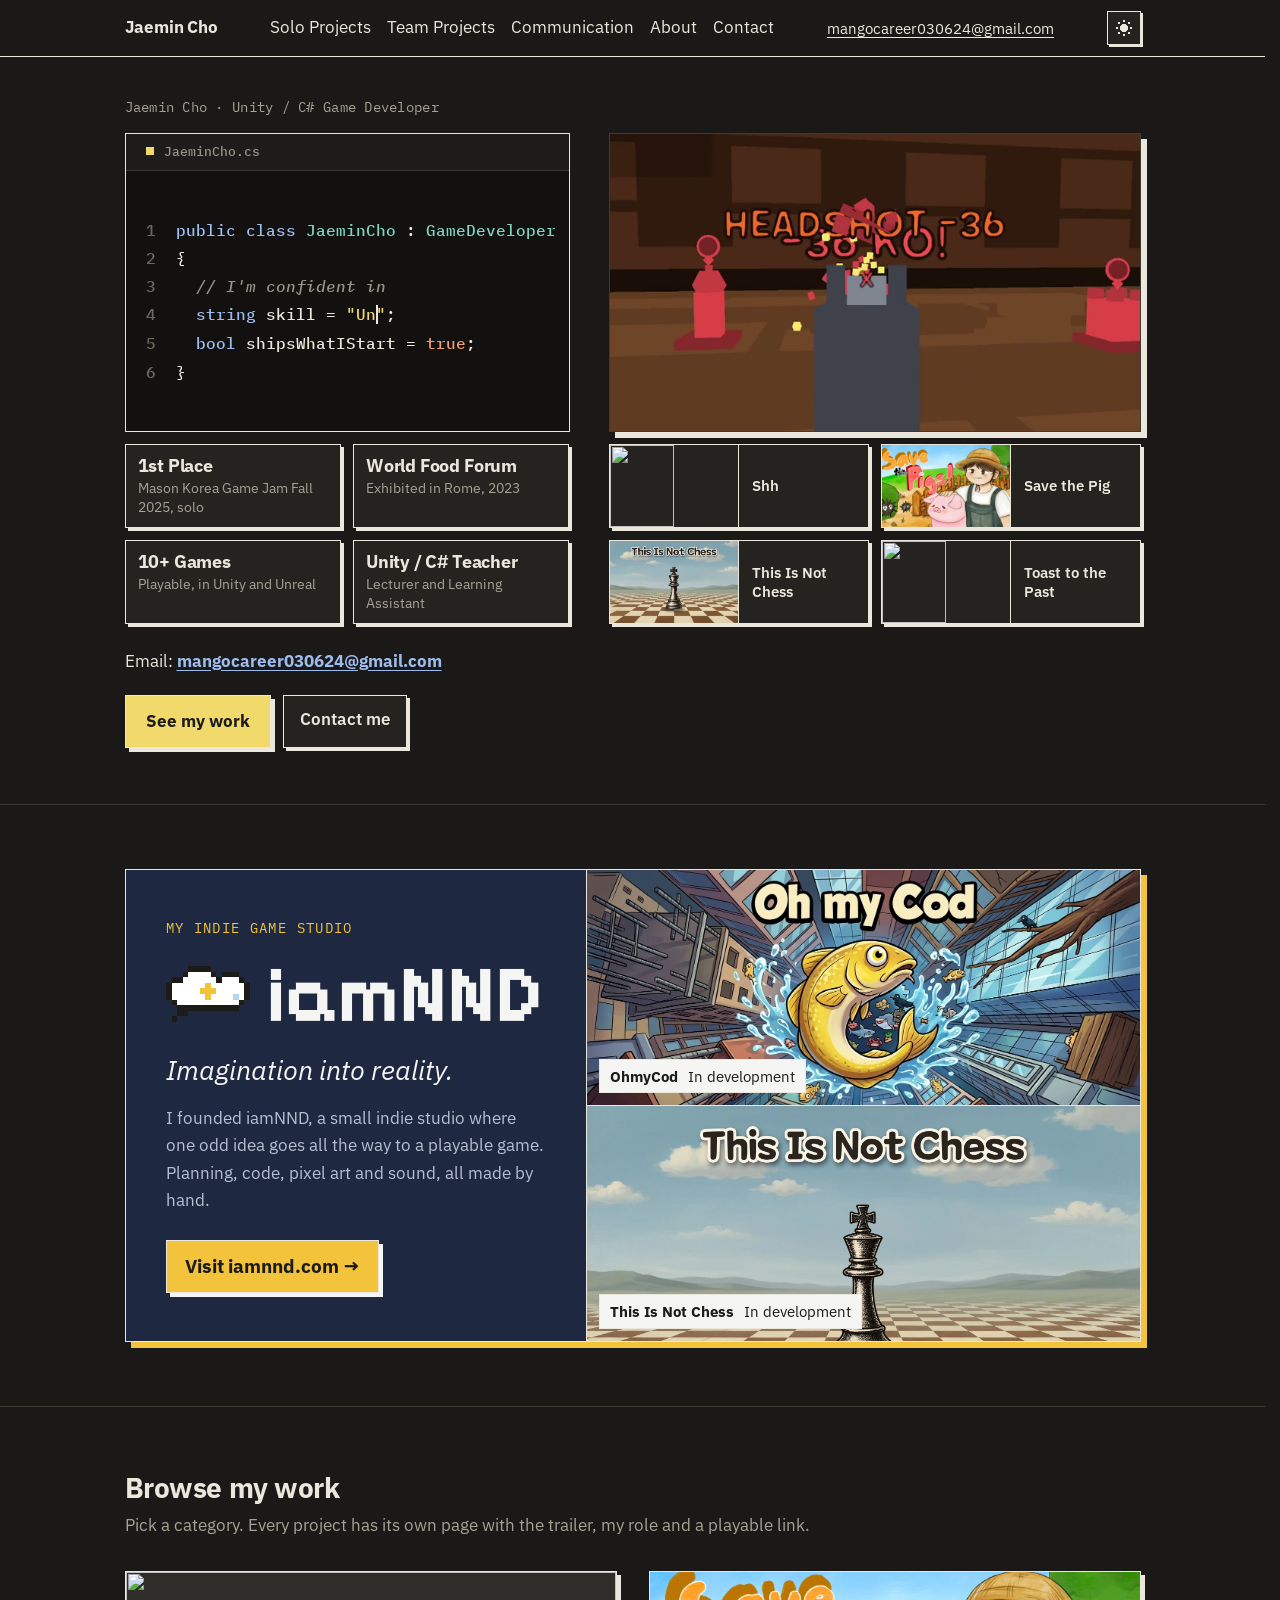
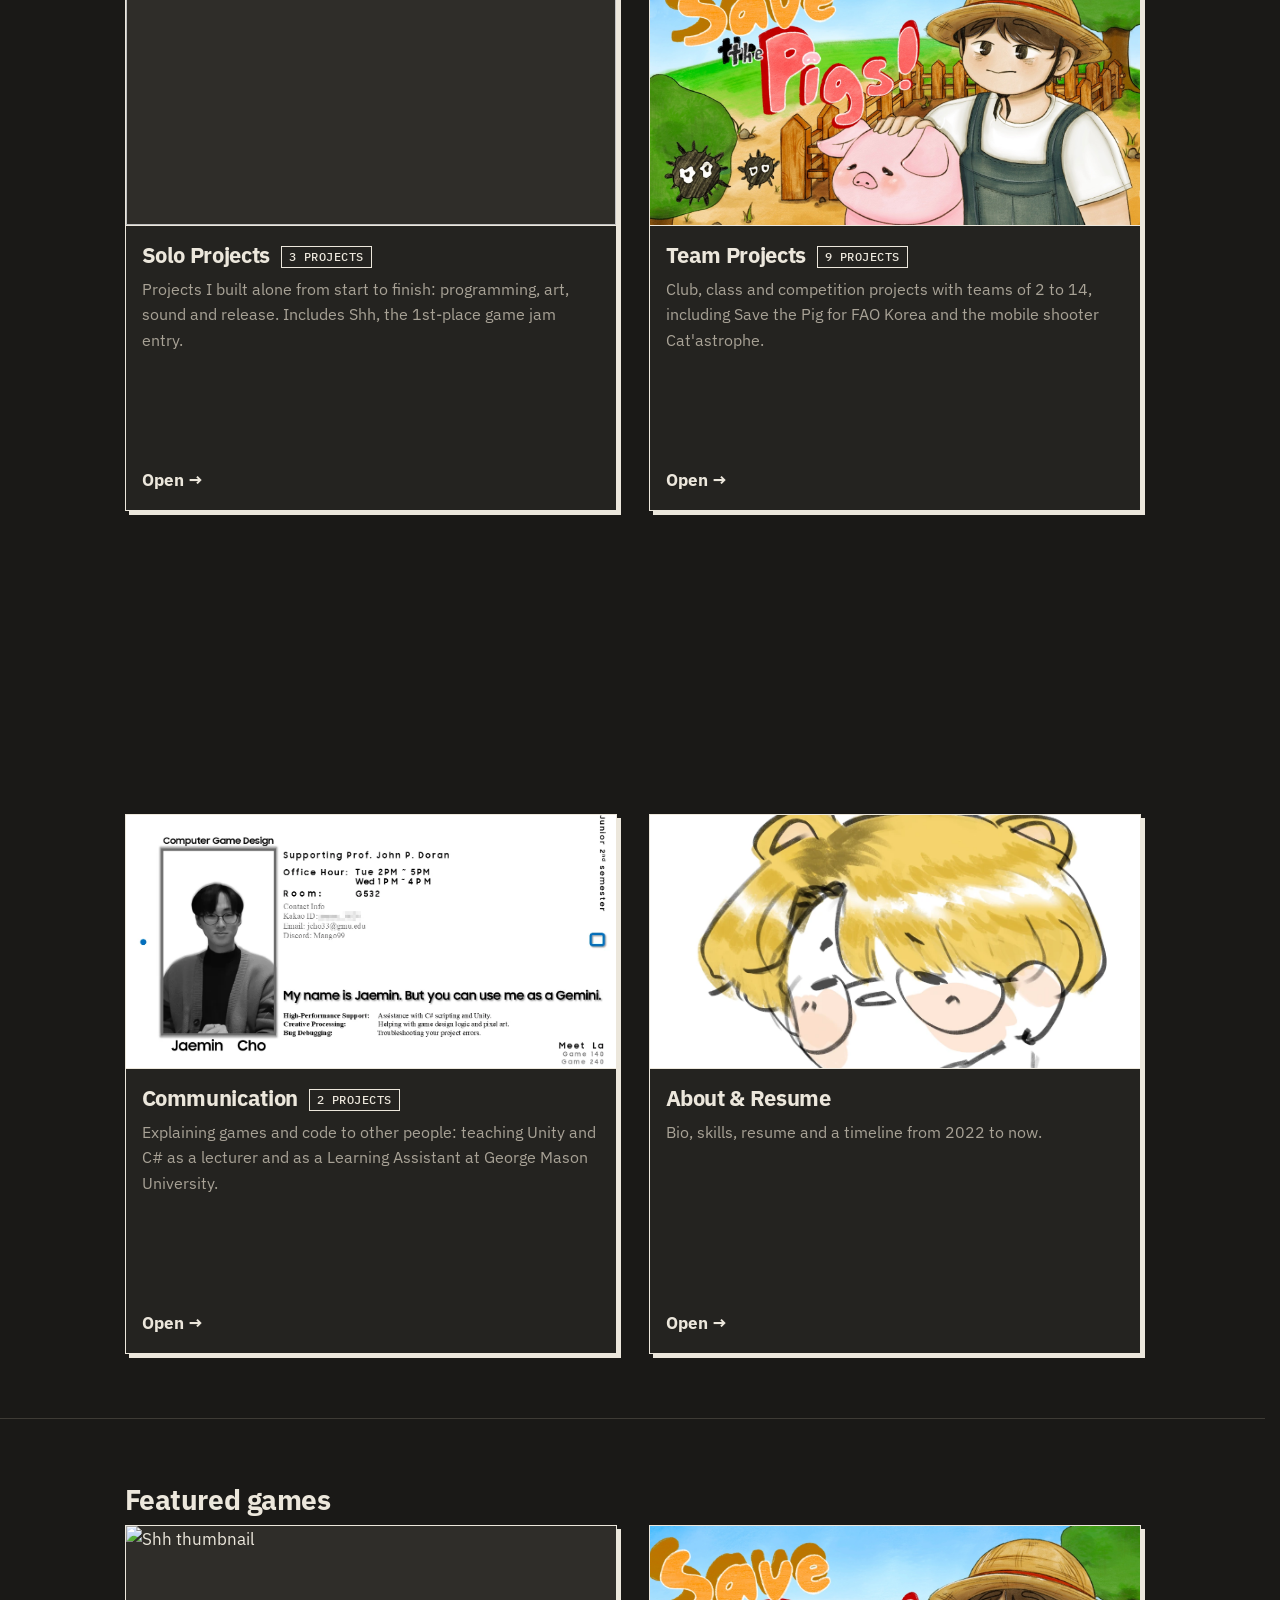
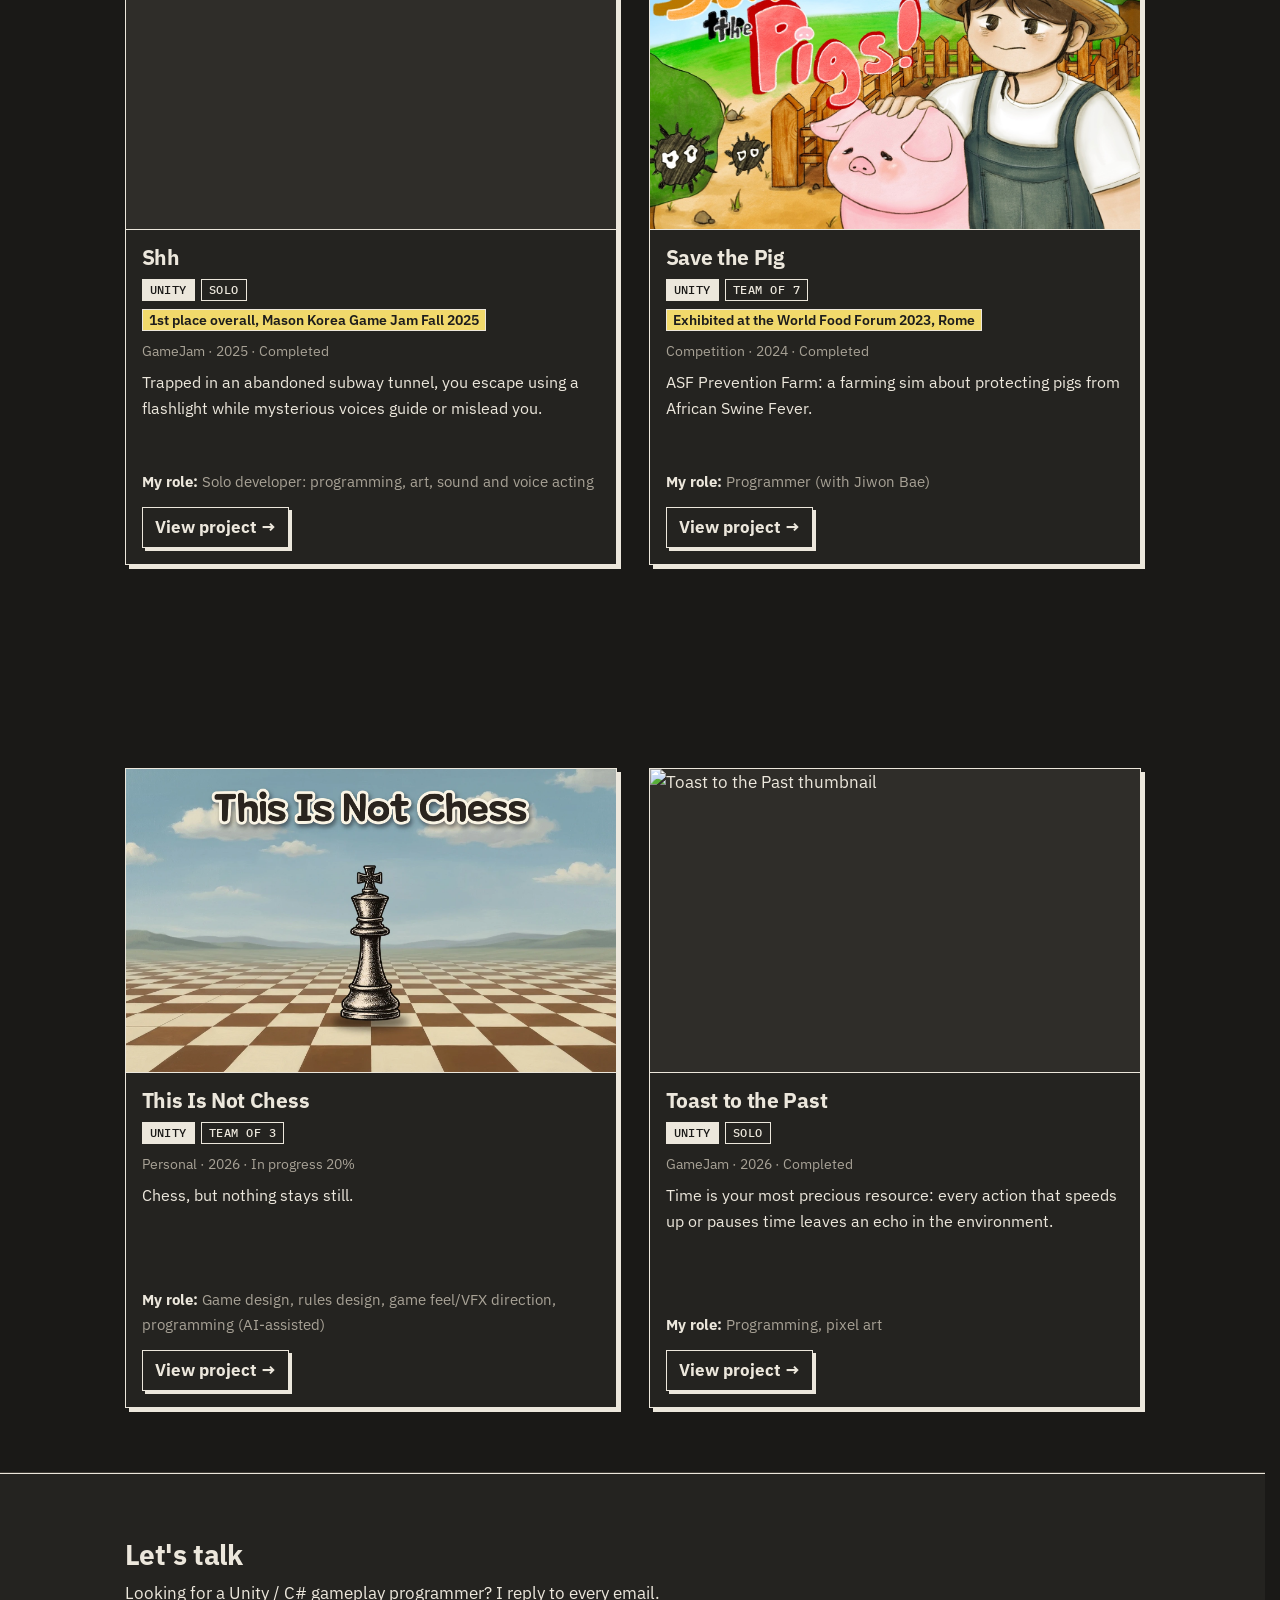
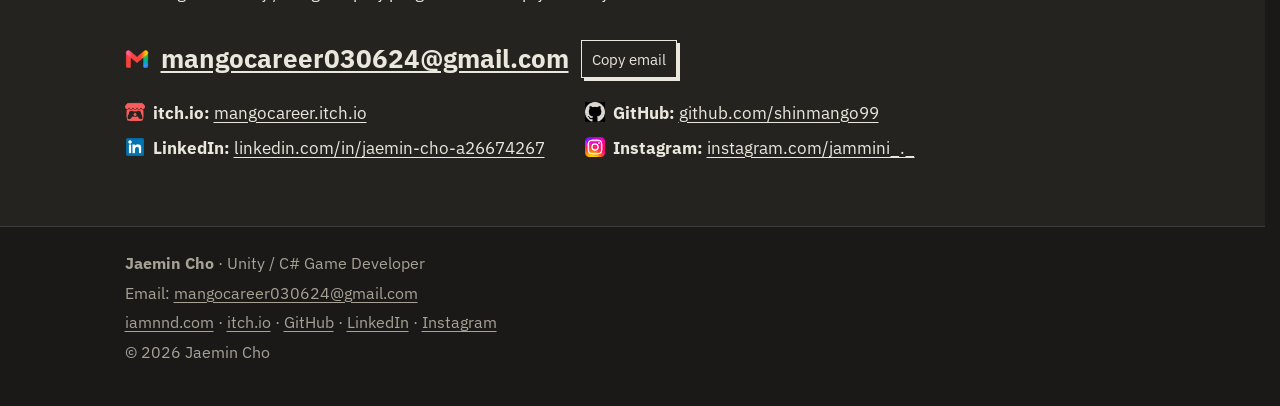
==== commit ee8219fe: "Add plain-language summaries for every project, Why I make games on About and a CCC hover clip //#. " ====
--- a/index.html
+++ b/index.html
@@ -27,11 +27,11 @@
       <a class="logo" href="index.html" aria-current="page">Jaemin Cho</a>
       <nav aria-label="Main">
         <ul class="nav">
-          <li><a href="solo.html" data-label="Solo Projects">Solo Projects</a></li>
-          <li><a href="team.html" data-label="Team Projects">Team Projects</a></li>
-          <li><a href="teaching.html" data-label="Communication">Communication</a></li>
-          <li><a href="about.html" data-label="About">About</a></li>
-          <li><a href="contact.html" data-label="Contact">Contact</a></li>
+          <li><a href="solo.html">Solo Projects</a></li>
+          <li><a href="team.html">Team Projects</a></li>
+          <li><a href="teaching.html">Communication</a></li>
+          <li><a href="about.html">About</a></li>
+          <li><a href="contact.html">Contact</a></li>
         </ul>
       </nav>
       <a class="header-email" href="mailto:mangocareer030624@gmail.com">mangocareer030624@gmail.com</a>
--- a/css/style.css
+++ b/css/style.css
@@ -141,6 +141,11 @@
 .lead { color: var(--muted); max-width: none; margin-bottom: 32px; }
 .eyebrow { color: var(--muted); font-family: var(--font-mono); font-size: 0.85rem; letter-spacing: 0.02em; margin: 16px 0 8px; }
 .about .bio { max-width: 760px; margin: 16px 0 24px; }
+/* "Why I make games": a short personal story under the bio */
+.about .why { max-width: 760px; margin: 0 0 24px; padding: 16px 20px; background: var(--surface); border: 1px solid var(--text); border-left-width: 4px; }
+.about .why h2 { font-size: 1.3rem; margin: 0 0 8px; }
+.about .why p { margin: 0 0 10px; }
+.about .why p:last-child { margin-bottom: 0; }
 .todo { color: var(--todo); font-style: italic; }
 
 /* hard "sticker" shadow means "you can press this": buttons, cards that link, players.
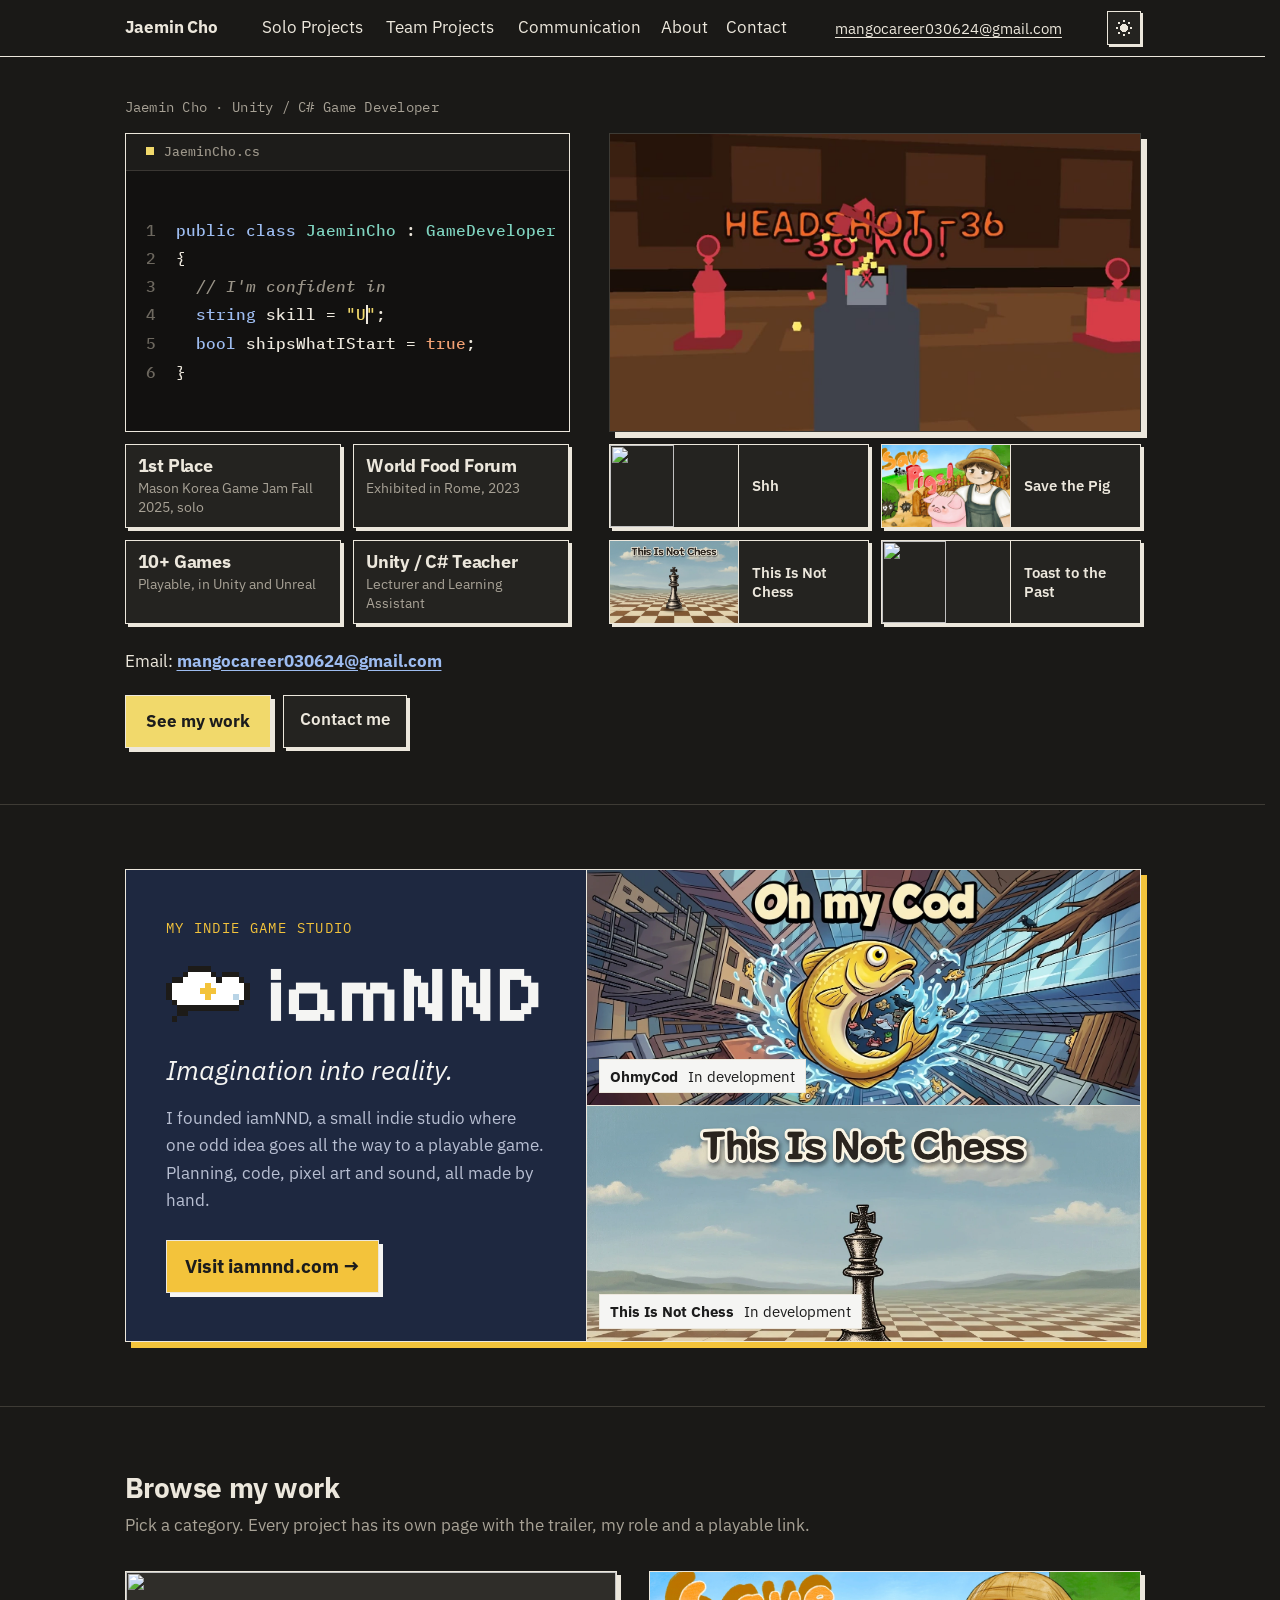
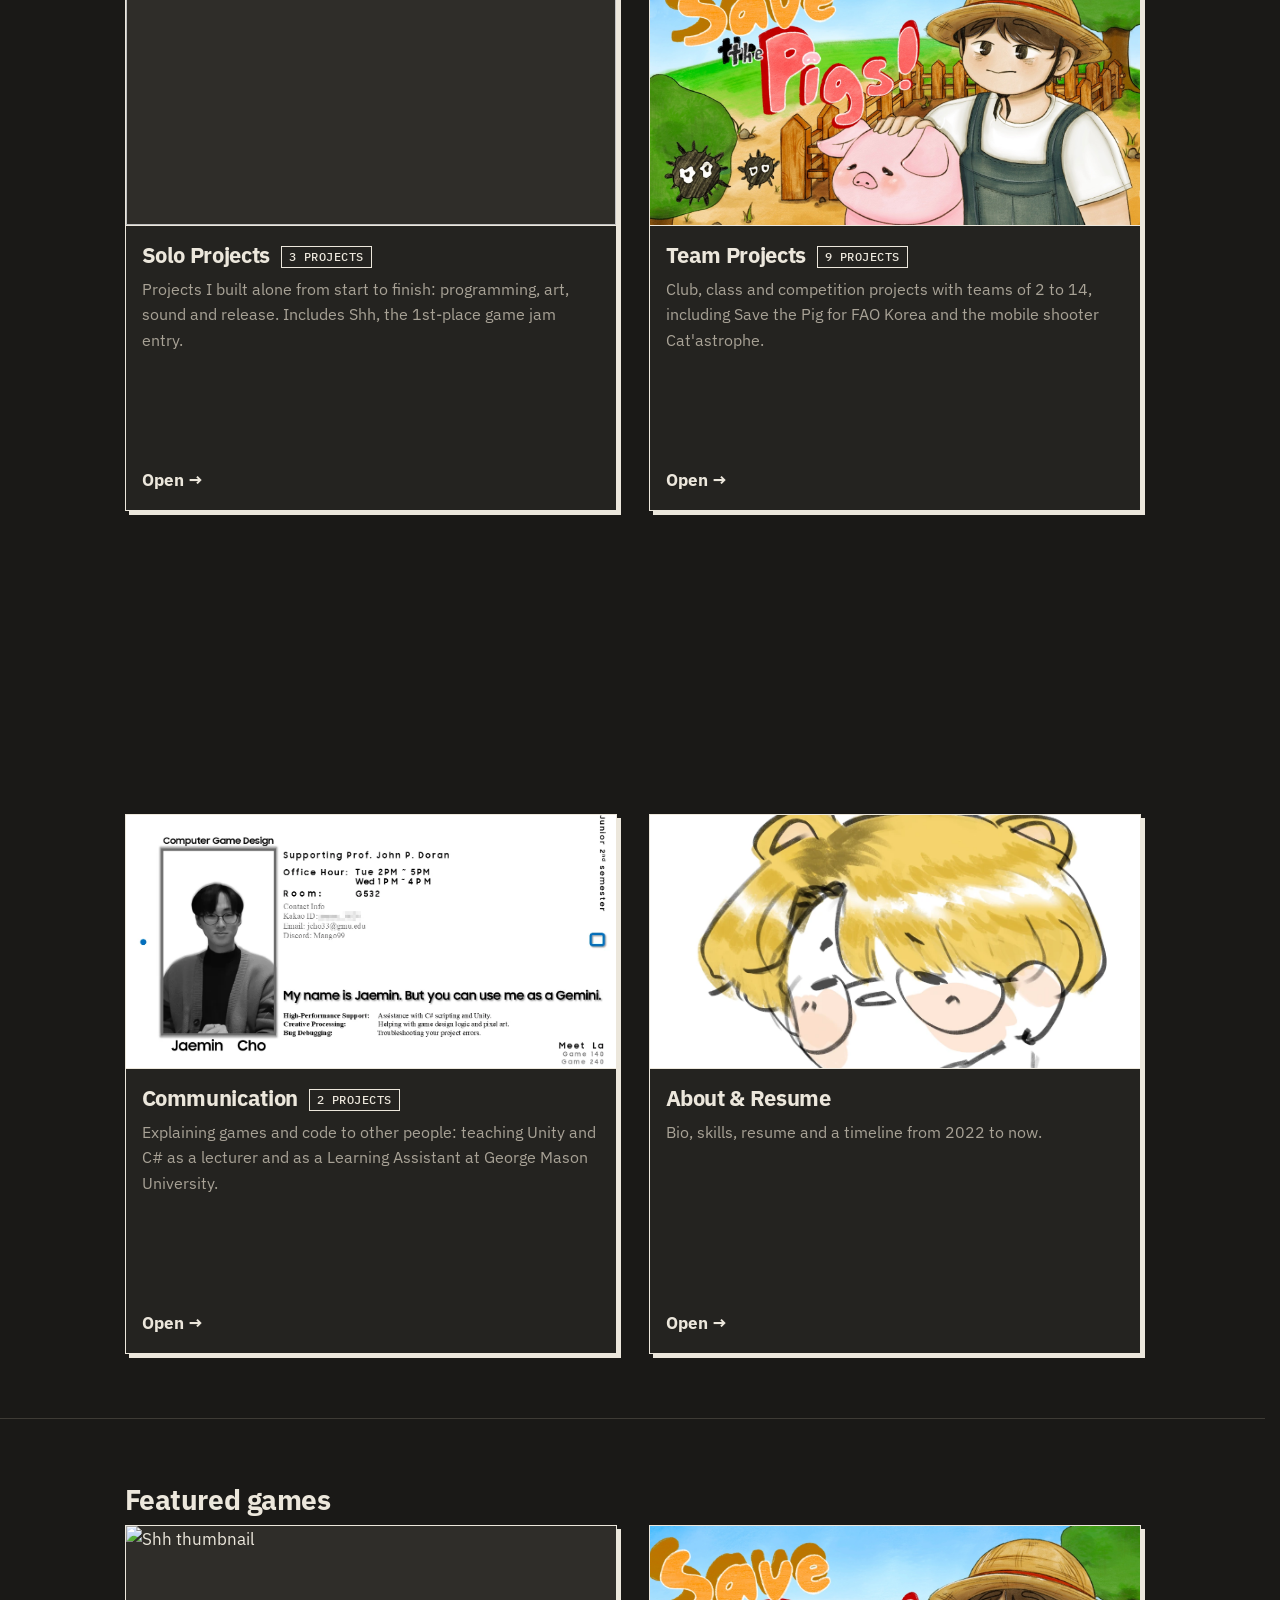
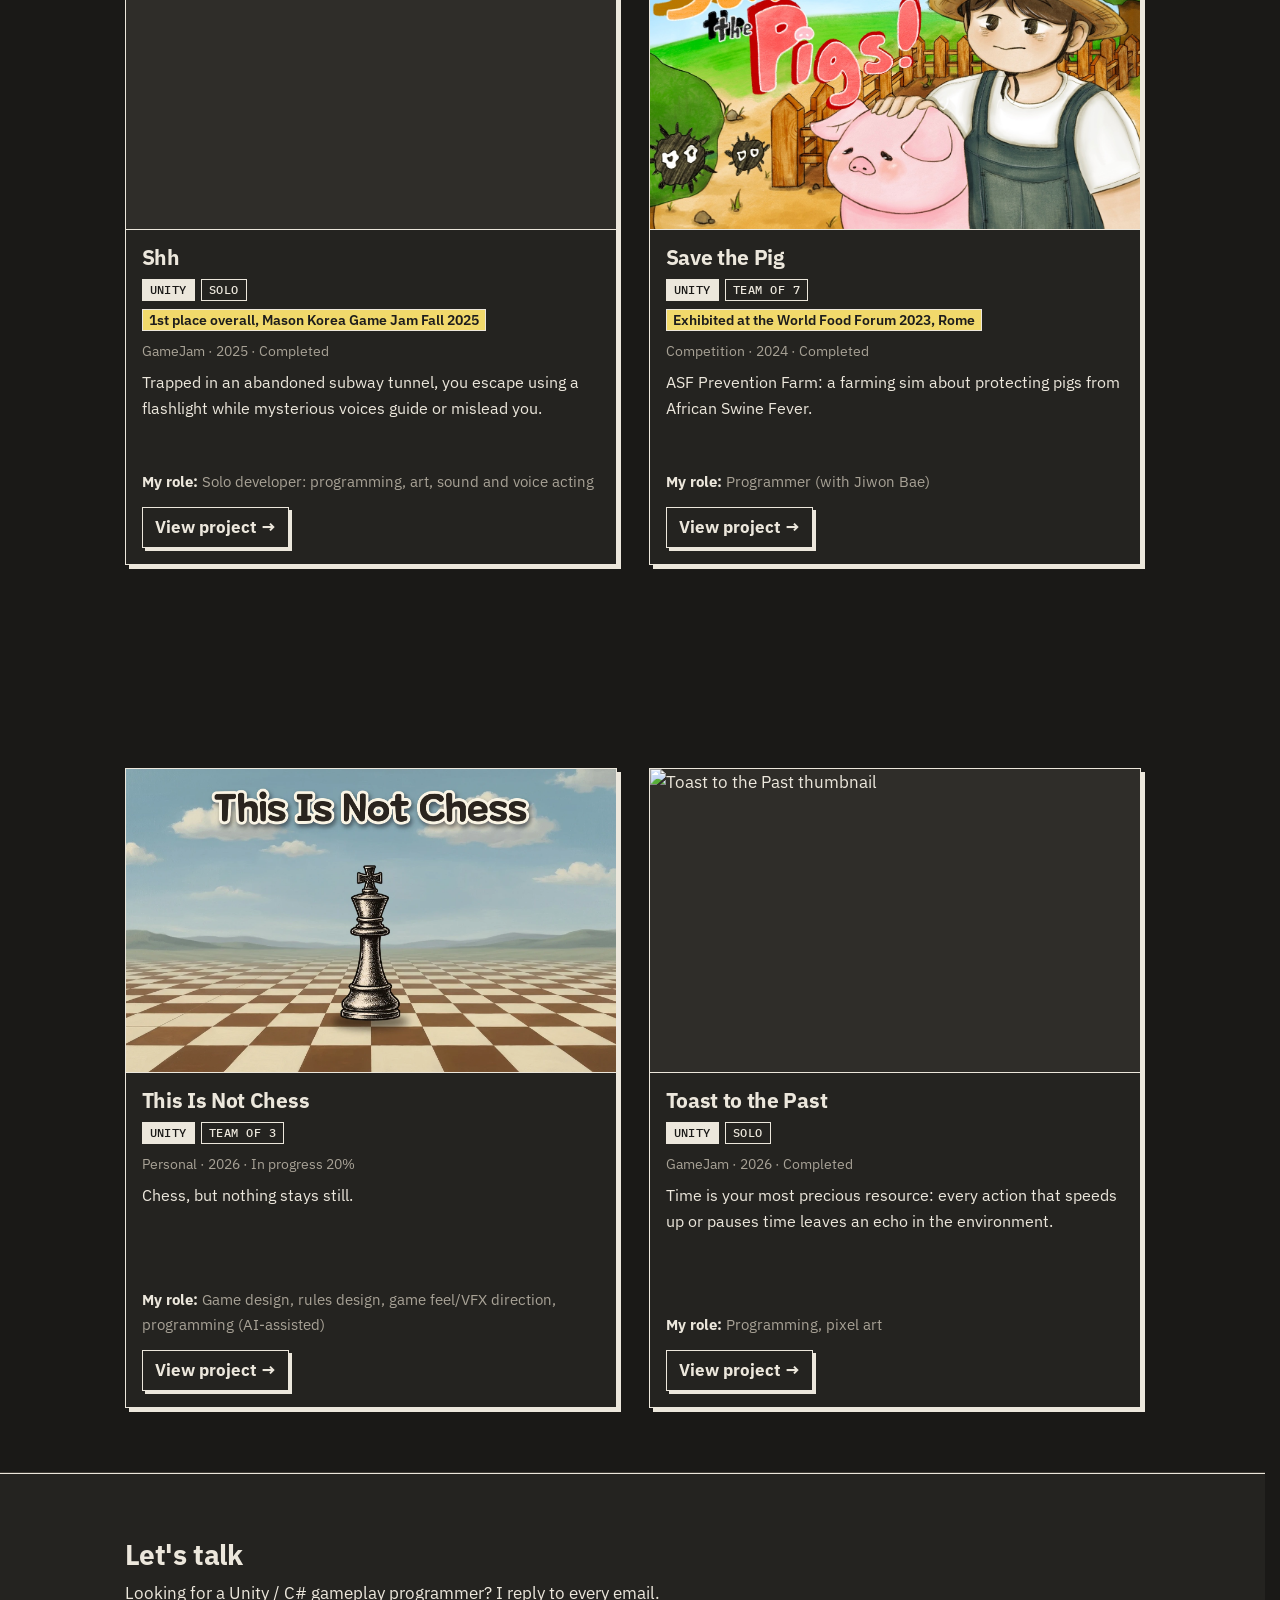
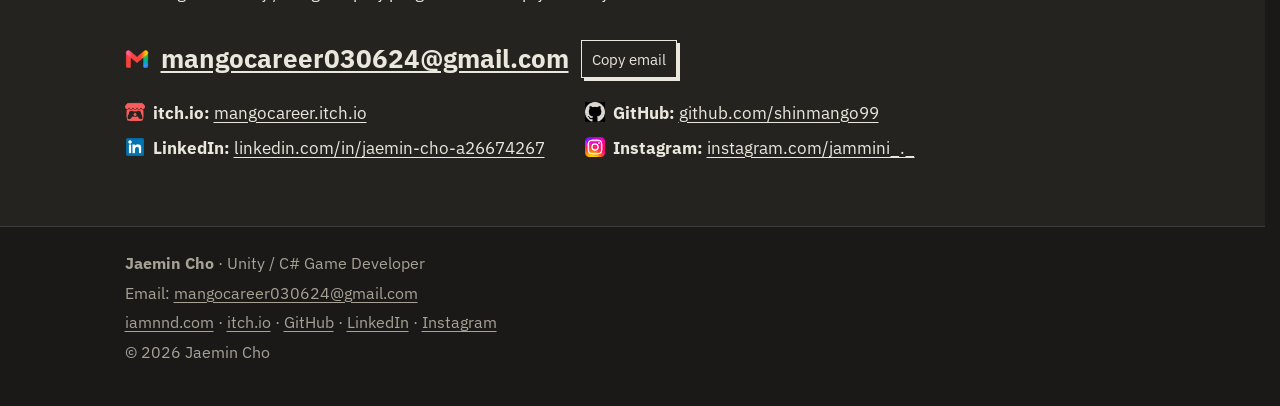
==== commit 48db1abd: "Restore nav tab labels that the previous commit undid //#. Nav: put data-label back on the menu link" ====
--- a/index.html
+++ b/index.html
@@ -27,11 +27,11 @@
       <a class="logo" href="index.html" aria-current="page">Jaemin Cho</a>
       <nav aria-label="Main">
         <ul class="nav">
-          <li><a href="solo.html">Solo Projects</a></li>
-          <li><a href="team.html">Team Projects</a></li>
-          <li><a href="teaching.html">Communication</a></li>
-          <li><a href="about.html">About</a></li>
-          <li><a href="contact.html">Contact</a></li>
+          <li><a href="solo.html" data-label="Solo Projects">Solo Projects</a></li>
+          <li><a href="team.html" data-label="Team Projects">Team Projects</a></li>
+          <li><a href="teaching.html" data-label="Communication">Communication</a></li>
+          <li><a href="about.html" data-label="About">About</a></li>
+          <li><a href="contact.html" data-label="Contact">Contact</a></li>
         </ul>
       </nav>
       <a class="header-email" href="mailto:mangocareer030624@gmail.com">mangocareer030624@gmail.com</a>
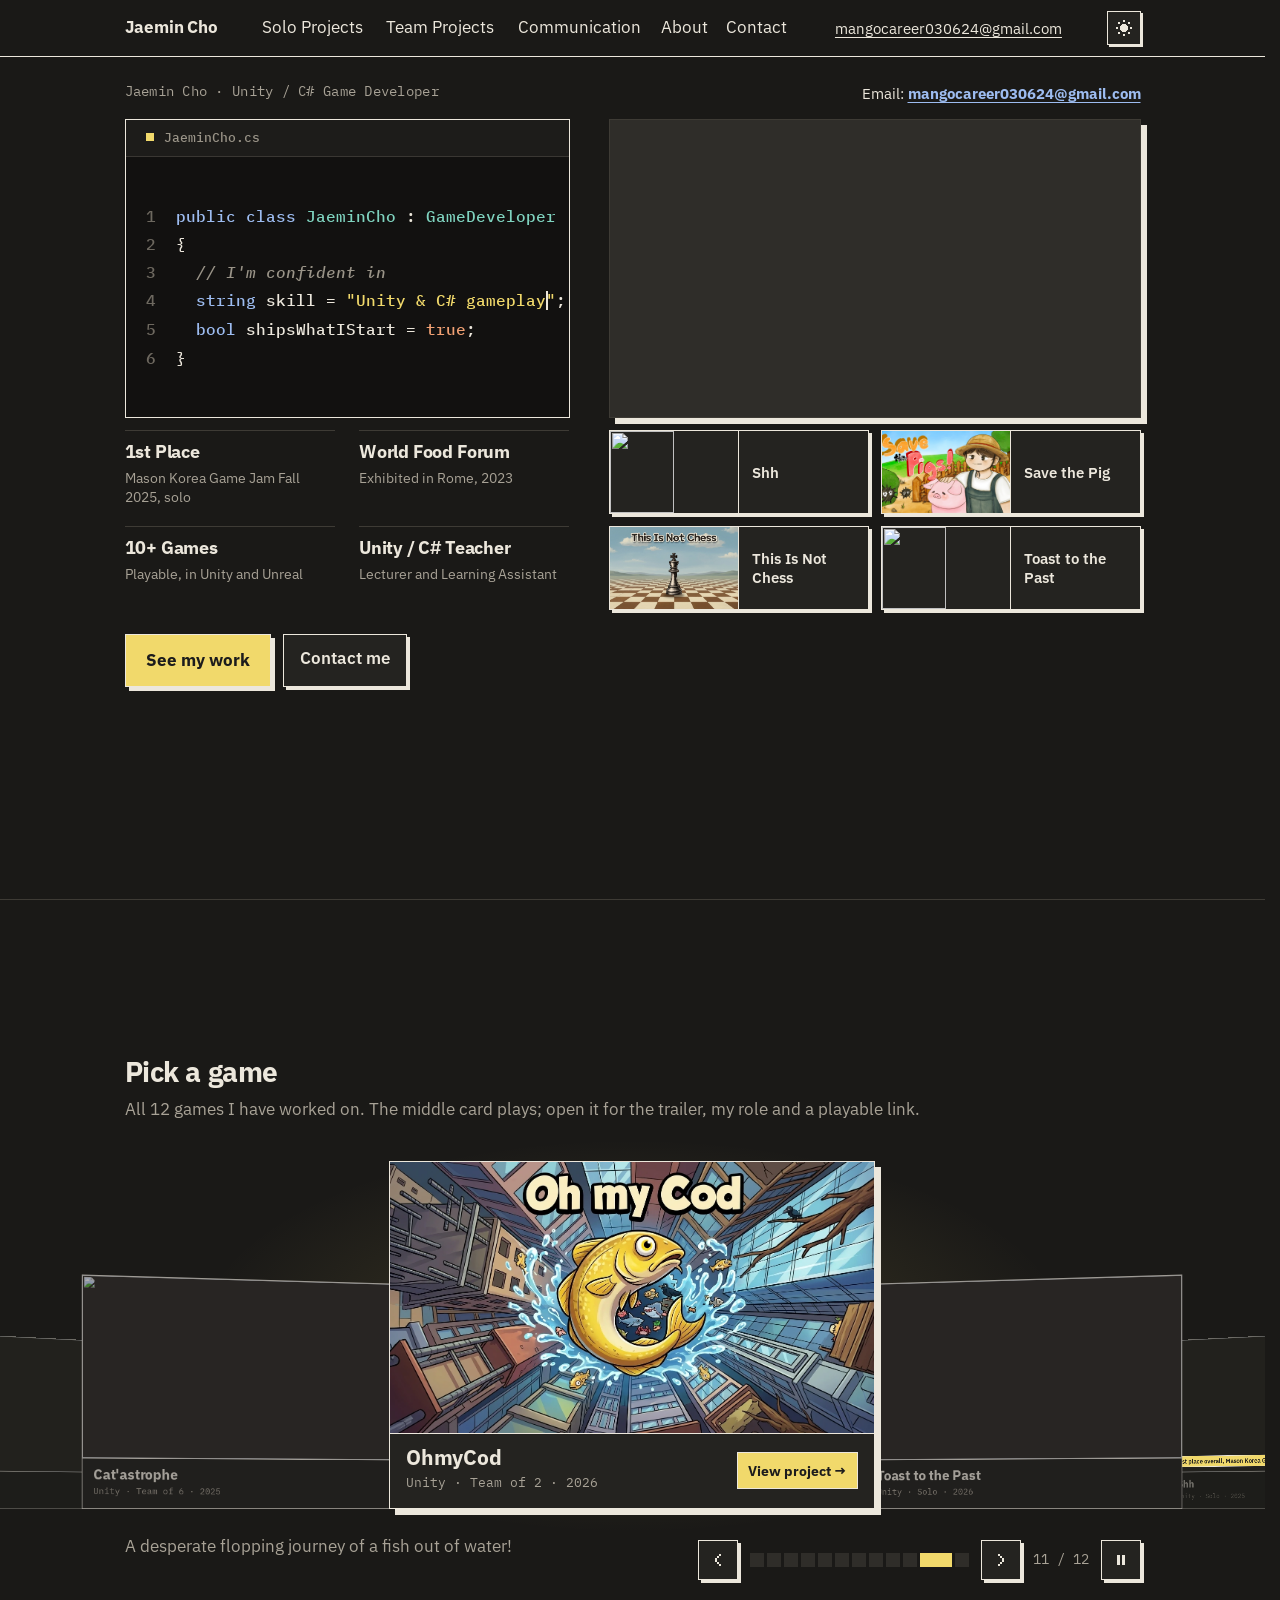
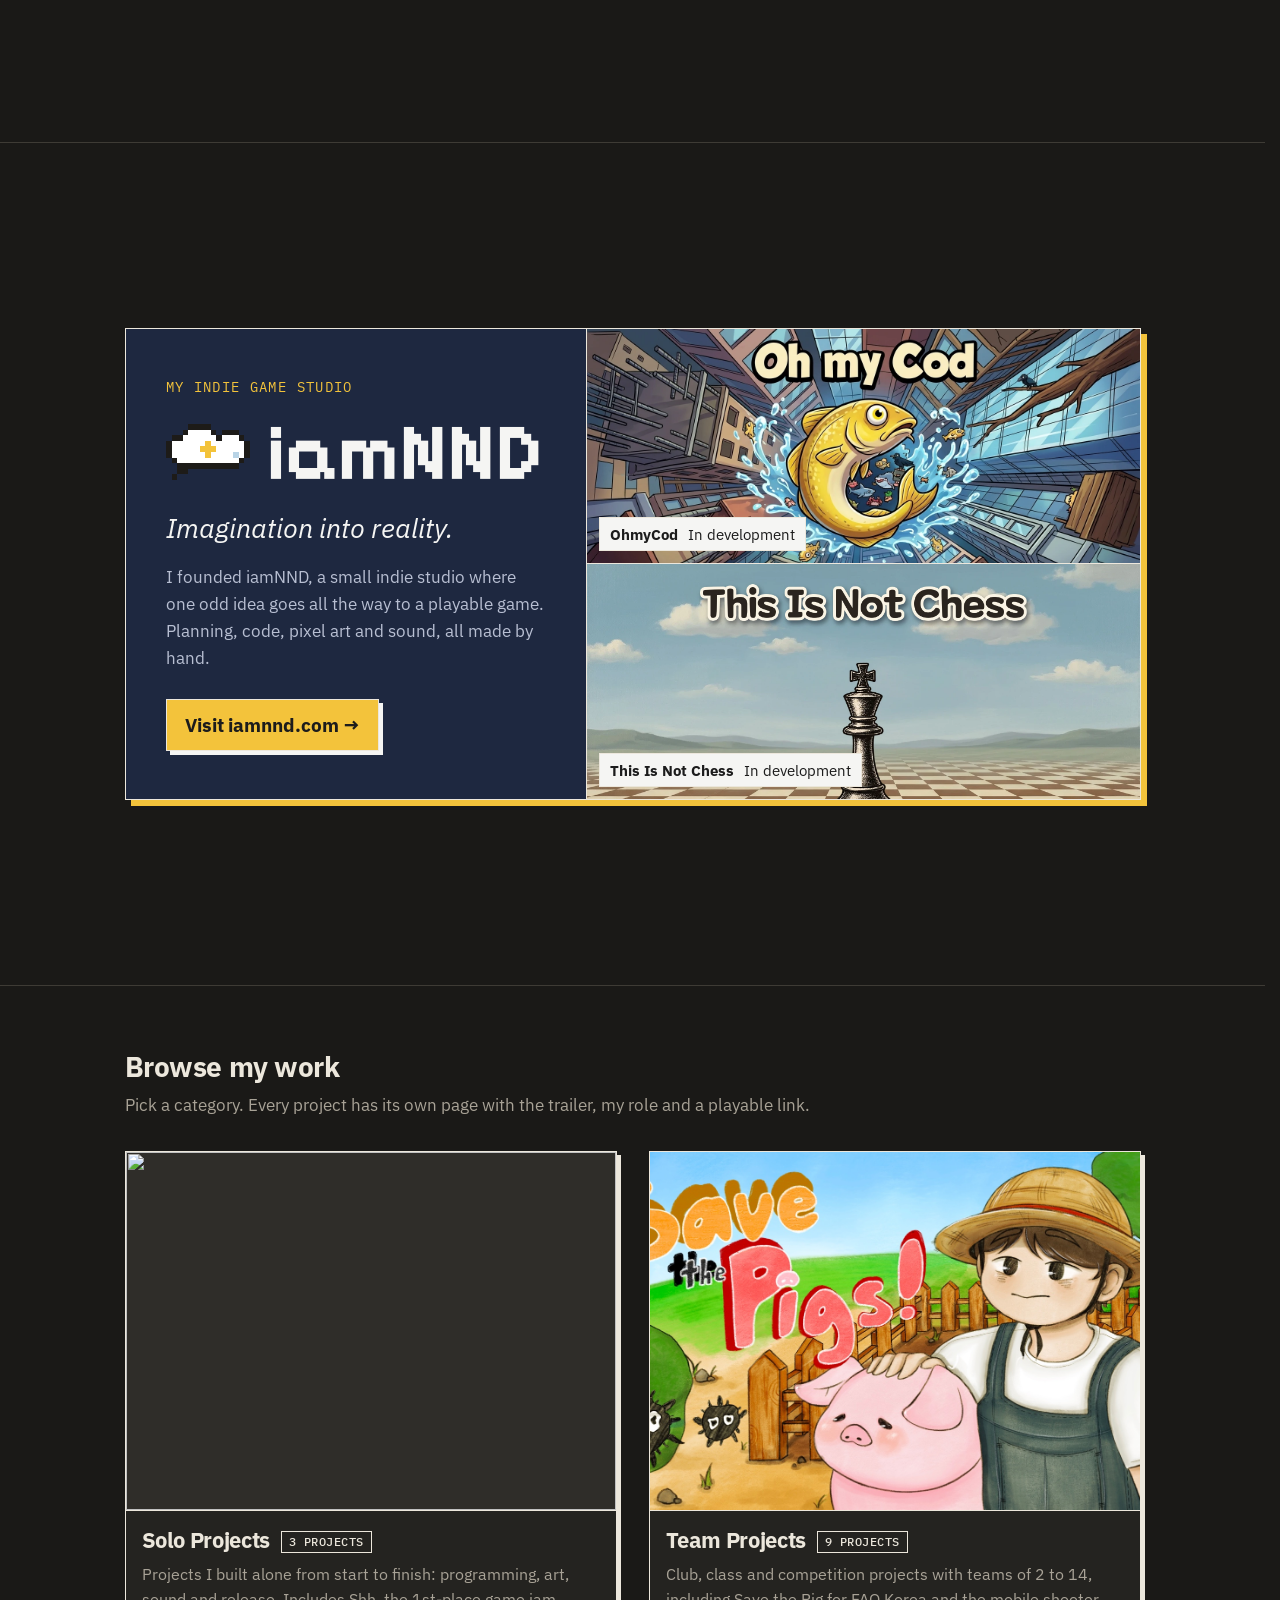
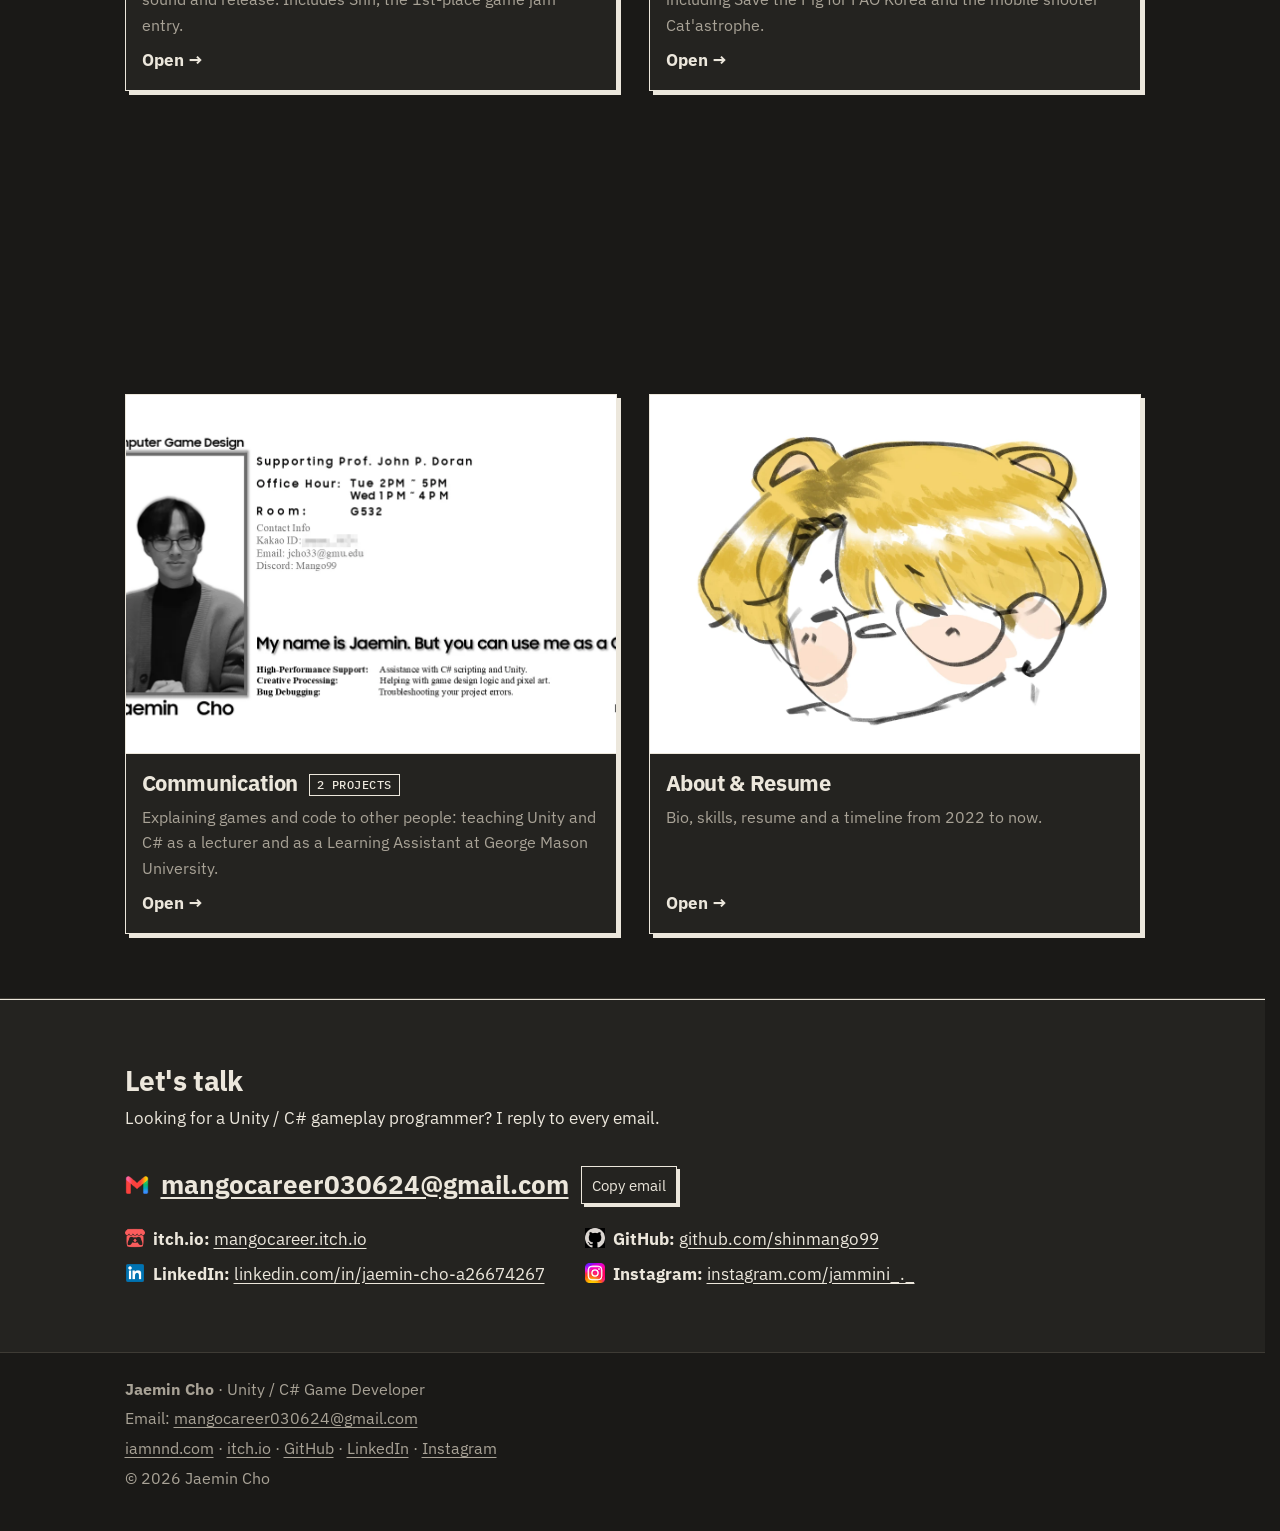
==== commit 64168310: "Open Home with a reel loading screen and turn the featured games into a sliding game select //#. Boo" ====
--- a/index.html
+++ b/index.html
@@ -5,6 +5,21 @@
   <meta name="viewport" content="width=device-width, initial-scale=1">
   <!-- theme chosen with the header toggle, applied before paint so the page never flashes the other theme -->
   <script>try { var t = localStorage.getItem("theme"); if (t === "dark" || t === "light") document.documentElement.dataset.theme = t; } catch (e) {}</script>
+  <!-- first-visit loading screen with the master reel (js/boot.js): decided before paint so the page never flashes first.
+       Once per browser session, only when the visit starts here (not from another page of the site or a #section link),
+       never with reduced motion or data saver. If boot.js has not started within 4 s, the screen is dropped. -->
+  <script>
+    try {
+      var ref = document.referrer && new URL(document.referrer).origin === location.origin;
+      if (!sessionStorage.getItem("booted") && !ref && !location.hash &&
+          !matchMedia("(prefers-reduced-motion: reduce)").matches &&
+          !(navigator.connection && navigator.connection.saveData)) {
+        sessionStorage.setItem("booted", "1");
+        document.documentElement.classList.add("is-booting");
+        setTimeout(function () { if (!window.BOOT) document.documentElement.classList.remove("is-booting"); }, 4000);
+      }
+    } catch (e) {}
+  </script>
   <title>Jaemin Cho · Game Developer</title>
   <meta name="description" content="Jaemin Cho: Unity / C# game developer and pixel artist. Solo and team games, communication, and contact details.">
   <meta property="og:type" content="website">
@@ -17,9 +32,25 @@
   <link rel="stylesheet" href="https://fonts.googleapis.com/css2?family=IBM+Plex+Mono:wght@500&family=IBM+Plex+Sans:ital,wght@0,400;0,600;0,700;1,400&family=Pixelify+Sans:wght@500;700&display=swap">
   <link rel="stylesheet" href="css/style.css">
   <script src="js/data.js" defer></script>
+  <script src="js/boot.js" defer></script>
   <script src="js/main.js" defer></script>
 </head>
 <body data-page="home">
+  <!-- loading screen: the reel plays big while the bar fills, then flies into the hero (js/boot.js) -->
+  <div class="boot" aria-hidden="true">
+    <div class="boot-back">
+      <div class="boot-hud">
+        <div class="boot-load">
+          <p class="boot-status"><span class="boot-label">Loading</span> <span class="boot-pct">0%</span></p>
+          <div class="boot-bar"></div>
+        </div>
+        <p class="boot-skip"><span>Press any key to skip</span> <b>&#9656;</b></p>
+        <p class="boot-tip"></p>
+      </div>
+    </div>
+    <div class="boot-screen"><video muted loop playsinline preload="none"></video></div>
+  </div>
+
   <a class="skip-link" href="#main">Skip to content</a>
 
   <header class="site-header">
@@ -70,6 +101,15 @@
       </div>
     </section>
 
+    <!-- every game as a character-select row that slides by itself (main.js gameSelect) -->
+    <section class="section games" id="featured-section" aria-labelledby="featured-title" hidden>
+      <div class="container">
+        <h2 id="featured-title">Pick a game</h2>
+        <p class="lead" id="games-lead"></p>
+      </div>
+      <div class="gs" id="game-select" role="region" aria-roledescription="carousel" aria-labelledby="featured-title"></div>
+    </section>
+
     <!-- Studio: my own indie studio site, iamnnd.com -->
     <section class="section studio" id="studio" aria-labelledby="studio-title">
       <div class="container">
@@ -107,13 +147,6 @@
       </div>
     </section>
 
-    <section class="section" id="featured-section" aria-labelledby="featured-title" hidden>
-      <div class="container">
-        <h2 id="featured-title">Featured games</h2>
-        <ul class="tiles tiles--lg" id="featured-list"></ul>
-      </div>
-    </section>
-
     <section class="section section--contact" aria-labelledby="contact-title">
       <div class="container">
         <h2 id="contact-title">Let's talk</h2>
--- a/css/style.css
+++ b/css/style.css
@@ -297,22 +297,22 @@
   .hero-thumbs { grid-template-columns: 1fr 1fr; }
 }
 
-/* claims with links to the proof: small sticker cards */
-.proof { display: grid; grid-template-columns: 1fr 1fr; gap: 12px; margin: 0 0 24px; }
+/* claims with links to the proof: plain text under a rule, not boxes, so the reel and the game cards
+   are the only stickers in the hero. Hover marks the title like a highlighter. */
+.proof { display: grid; grid-template-columns: 1fr 1fr; gap: 12px 24px; margin: 0 0 24px; }
 .proof-card {
-  display: flex; flex-direction: column; gap: 2px; height: 100%;
-  padding: 10px 12px;
-  background: var(--surface);
-  border: 1px solid var(--text);
-  box-shadow: 3px 3px 0 var(--text);
+  display: flex; flex-direction: column; gap: 4px; height: 100%;
+  padding: 10px 0 0;
+  border-top: 1px solid var(--line);
   color: var(--text);
   text-decoration: none;
-  transition: transform var(--snap-time) var(--snap), box-shadow var(--snap-time) var(--snap);
-}
-.proof-card b { font-size: 1.1rem; line-height: 1.2; letter-spacing: -0.01em; }
+  transition: border-color var(--snap-time) var(--snap);
+}
+.proof-card b { align-self: flex-start; padding: 0 3px; margin-left: -3px; font-size: 1.1rem; line-height: 1.3; letter-spacing: -0.01em; transition: background-color var(--snap-time) var(--snap); }
 .proof-card span { color: var(--muted); font-size: 0.9rem; line-height: 1.35; }
-.proof-card:hover, .proof-card:focus-visible { background: var(--hover); transform: translate(-3px, -3px); box-shadow: 6px 6px 0 var(--text); }
-.proof-card:active { transform: translate(3px, 3px); box-shadow: 0 0 0 var(--text); transition-duration: 0.05s; }
+.proof-card:hover, .proof-card:focus-visible { border-top-color: var(--text); }
+.proof-card:hover b, .proof-card:focus-visible b { background: var(--hover); color: var(--on-yellow); }
+:root:not([data-theme="light"]) .proof-card:hover b, :root:not([data-theme="light"]) .proof-card:focus-visible b { background: var(--yellow-strong); }
 /* the claims are the proof: they unlock one by one on load, like achievements */
 @media (prefers-reduced-motion: no-preference) {
   .proof li { animation: unlock 0.36s steps(4, end) backwards; animation-delay: calc(0.25s + var(--i, 0) * 0.12s); }
@@ -352,9 +352,10 @@
   }
   .hero .proof { grid-column: 1 / 3; }
   .hero .hero-thumbs { grid-column: 4 / 6; }
-  .hero .hero-contact { grid-row: 5; grid-column: 1 / 3; margin: 12px 0 8px; }
+  /* email sits on the name line, top right above the reel, so the hero spends one row less and fits on one screen */
+  .hero .hero-contact { grid-row: 1; grid-column: 4 / 6; justify-self: end; align-self: end; margin: 0 0 2px; font-size: 0.95rem; }
   .hero .hero-caption { grid-row: 5; grid-column: 4 / 6; margin: 12px 0 0; }
-  .hero .actions { grid-row: 6; grid-column: 1 / 3; }
+  .hero .actions { grid-row: 5; grid-column: 1 / 3; margin-top: 12px; }
   /* game cards lie on their side to match the proof cards: picture on the left half, title on the right.
      The picture is absolutely placed so it never decides the row height; the proof card text does. */
   .hero .hero-thumb { display: block; min-height: 84px; padding-left: 50%; }
@@ -461,10 +462,22 @@
 /* negative side margin keeps the text aligned with the card heading while the highlight bleeds out */
 .skill { display: block; width: calc(100% + 16px); margin: 0 -8px; padding: 6px 8px; border: 1px solid transparent; background: none; color: inherit; font-size: 1.05rem; text-align: left; cursor: pointer; }
 .skill { transition: transform var(--snap-time) var(--snap), box-shadow var(--snap-time) var(--snap); }
-.skill:hover, .skill:focus-visible { background: var(--hover); border-color: var(--line); }
-.skill[aria-pressed="true"] { background: var(--yellow-strong); color: var(--on-yellow); border-color: var(--text); box-shadow: 2px 2px 0 var(--text); }
+/* hover lifts the row like a sticker being picked up */
+.skill:hover, .skill:focus-visible { background: var(--hover); border-color: var(--line); transform: translate(-2px, -2px); box-shadow: 2px 2px 0 var(--line); }
+/* pinned row is a yellow fill: every colour inside (name, LV, gauge) switches to dark ink so it reads in both themes */
+.skill[aria-pressed="true"] {
+  --text: var(--on-yellow); --muted: #5e5642; --placeholder: rgba(28, 28, 28, 0.16);
+  background: var(--yellow-strong); color: var(--on-yellow); border-color: var(--on-yellow);
+  box-shadow: 2px 2px 0 var(--sticker, var(--on-yellow));
+}
+:root:not([data-theme="light"]) .skill[aria-pressed="true"] { --sticker: #ece7dc; border-color: #ece7dc; }
+.skill[aria-pressed="true"] .bar i.on { background: var(--on-yellow); box-shadow: none; }
+.skill[aria-pressed="true"] .bar i.next { outline-color: var(--on-yellow); }
 .skill:active { transform: translate(2px, 2px); box-shadow: none; transition-duration: 0.05s; }
 .skill-info { padding-top: 12px; border-top: 1px solid var(--line); min-height: calc(4.2em + 12px); font-size: 0.95rem; line-height: 1.4; }
+/* description pops in each time it changes, like a dialogue box line */
+.skill-info.say { animation: say-in 0.24s steps(3); }
+@keyframes say-in { 0% { opacity: 0; transform: translateY(6px); } }
 .skill-top { display: flex; justify-content: space-between; gap: 8px; }
 .skill-top b { font-weight: 700; }
 .skill-top span { color: var(--muted); }
@@ -476,10 +489,24 @@
 .bar i.on { background: var(--yellow-strong); box-shadow: 0 0 0 1px var(--text); }
 /* blocks light up one at a time once the card scrolls into view (main.js adds .in-view and ticks the LV number) */
 .js-anim .skill-group:not(.in-view) .bar i.on { background: var(--placeholder); box-shadow: none; }
-.js-anim .skill-group.in-view .bar i.on { animation: seg-on 0.2s steps(2) backwards; animation-delay: calc(var(--base, 0ms) + (var(--k) + 1) * 90ms); }
+.js-anim .skill-group.in-view:not(.filled) .bar i.on { animation: seg-on 0.2s steps(2) backwards; animation-delay: calc(var(--base, 0ms) + (var(--k) + 1) * 90ms); }
 .lv.lvup b { animation: lv-pop 0.45s steps(3); }
 @keyframes seg-on { 0% { background: var(--placeholder); box-shadow: none; } 50% { background: #fffbe0; box-shadow: 0 0 0 1px var(--text); transform: scaleY(1.6); } }
-@keyframes lv-pop { 40% { transform: scale(1.5); color: #a37a00; } }
+@keyframes lv-pop { 40% { transform: scale(1.5); color: var(--lv-pop, #a37a00); } }
+:root:not([data-theme="light"]) { --lv-pop: var(--yellow-strong); }
+/* the block right after the last lit one is "next level": an outline that blinks while the row is hovered */
+.bar i.next { outline: 1px dashed transparent; outline-offset: -1px; }
+@media (prefers-reduced-motion: no-preference) {
+  /* hover: a light wave runs along the lit blocks, then the next-level block blinks */
+  .skill:hover .bar i.on, .skill:focus-visible .bar i.on { animation: seg-wave 0.36s steps(3); animation-delay: calc(var(--k) * 40ms); }
+  .skill:hover .bar i.next, .skill:focus-visible .bar i.next { animation: next-blink 0.8s steps(1) infinite; animation-delay: 0.3s; }
+  .skill:hover .lv b, .skill:focus-visible .lv b { animation: lv-pop 0.36s steps(3); }
+  /* pinning a skill makes its gauge jump once */
+  .skill[aria-pressed="true"] .bar i.on { animation: seg-jump 0.3s steps(3); animation-delay: calc(var(--k) * 30ms); }
+}
+@keyframes seg-wave { 50% { background: #fffbe0; transform: scaleY(1.6); } }
+@keyframes seg-jump { 50% { transform: translateY(-3px); } }
+@keyframes next-blink { 0% { outline-color: var(--text); } 50% { outline-color: transparent; } }
 .skill p { color: var(--muted); font-size: 0.95rem; line-height: 1.4; }
 
 /* timeline */
@@ -723,6 +750,8 @@
   html:not(.free-scroll) body[data-page="category"] #cat-list { row-gap: calc(var(--view) - var(--card)); }
   html:not(.free-scroll) body[data-page="category"] #cat-list .tile { height: var(--card); scroll-snap-align: center; }
   html:not(.free-scroll) body[data-page="category"] #cat-list .tile-media { aspect-ratio: auto; flex: 1 1 0; min-height: 180px; }
+  /* the text keeps its own height, so all the spare room goes to the picture instead of a gap above the button */
+  html:not(.free-scroll) body[data-page="category"] #cat-list .tile-body { flex: none; }
   html:not(.free-scroll) body[data-page="category"] .page-title { scroll-snap-align: start; scroll-margin-top: 48px; }
   html:not(.free-scroll) body[data-page="category"] .more-link { scroll-snap-align: center; }
   html:not(.free-scroll) body[data-page="category"] .site-footer { scroll-snap-align: end; }
@@ -738,15 +767,26 @@
     --card: min(calc(var(--view) - 64px), 640px);
     --card-portal: min(calc(var(--view) - 64px), 540px);
   }
-  html:not(.free-scroll) body[data-page="home"] .hero { scroll-snap-align: start; }
-  html:not(.free-scroll) body[data-page="home"] .studio { scroll-snap-align: center; }
-  /* no stop on the section titles: the first row's stop already shows its title above it */
-  html:not(.free-scroll) body[data-page="home"] #portal { row-gap: calc(var(--view) - var(--card-portal)); }
+  /* the hero is one stop and must fit on one screen: tighter padding here, and main.js (fitHero) narrows it
+     on short windows. The stop is the very top of the page (the huge margin pushes it above 0, which clamps to 0),
+     so coming back up always shows the name line. */
+  /* hero and studio are each exactly one screen tall, so the next section never peeks in */
+  html:not(.free-scroll) body[data-page="home"] .hero { padding: 24px 0; min-height: var(--view); }
+  html:not(.free-scroll) body[data-page="home"] .hero .eyebrow { scroll-snap-align: start; scroll-margin-top: 100vh; }
+  html:not(.free-scroll) body[data-page="home"] .studio { display: flex; align-items: center; min-height: var(--view); padding: 24px 0; scroll-snap-align: start; }
+  /* card section: the first stop is the section title, with the first row right under it. main.js measures the
+     title block into --head and marks the first row .first-row (no stop of its own); the cards shrink by --head so
+     title + first row fit on one screen. Later rows stop centred, one screen apart. */
+  html:not(.free-scroll) body[data-page="home"] #work-title { scroll-snap-align: start; scroll-margin-top: 32px; }
+  html:not(.free-scroll) body[data-page="home"] #portal { --card-portal: min(calc(var(--view) - 64px - var(--head, 0px)), 540px); row-gap: calc(var(--view) - var(--card-portal)); }
   html:not(.free-scroll) body[data-page="home"] #portal .portal-item { height: var(--card-portal); scroll-snap-align: center; }
   html:not(.free-scroll) body[data-page="home"] #portal .portal-media { aspect-ratio: auto; flex: 1 1 0; min-height: 180px; }
-  html:not(.free-scroll) body[data-page="home"] #featured-list { row-gap: calc(var(--view) - var(--card)); }
-  html:not(.free-scroll) body[data-page="home"] #featured-list .tile { height: var(--card); scroll-snap-align: center; }
-  html:not(.free-scroll) body[data-page="home"] #featured-list .tile-media { aspect-ratio: auto; flex: 1 1 0; min-height: 180px; }
+  html:not(.free-scroll) body[data-page="home"] #portal > .first-row .portal-item,
+  html:not(.free-scroll) body[data-page="home"] #portal > .first-row.portal-item { scroll-snap-align: none; }
+  /* same as category pages: the text keeps its own height and the picture takes the spare room */
+  html:not(.free-scroll) body[data-page="home"] #portal .portal-body { flex: none; }
+  /* the game select is one stop, one screen tall, like the studio */
+  html:not(.free-scroll) body[data-page="home"] .games { display: flex; flex-direction: column; justify-content: center; min-height: var(--view); padding: 24px 0; scroll-snap-align: start; }
   html:not(.free-scroll) body[data-page="home"] .site-footer { scroll-snap-align: end; }
 }
 /* juice: tiles hop up into place once, in 4 hard steps, one column after another (main.js adds the classes) */
@@ -919,3 +959,225 @@
 @media (prefers-reduced-motion: reduce) {
   .studio-card, .studio-go, .studio-game img { transition: none; }
 }
+
+/* ---------- first-visit loading screen (Home, js/boot.js) ----------
+   Dark in both themes, like a game booting: the reel big in the middle and a block bar under it, built
+   from the same blocks as the skill gauges. Shown only while <html> has .is-booting (.boot-leaving while
+   it goes). The frame and the bar share one size formula, so they line up before any script runs. */
+.boot { display: none; }
+.is-booting .boot, .boot-leaving .boot { display: block; }
+html.is-booting, html.boot-leaving { overflow: hidden; }
+/* hold the page's own load animations (the proof cards unlocking) until it is uncovered */
+html.is-booting main *, html.is-booting main *::before, html.is-booting main *::after { animation-play-state: paused !important; }
+.boot {
+  --boot-ink: #ece7dc;
+  --boot-dim: #a8a296;
+  --vh: 100vh;
+  --hud: 92px;   /* room under the reel for the bar */
+  --w: min(100vw - 2 * var(--gutter), (var(--vh) - var(--hud) - 64px) * 16 / 9);
+  --h: calc(var(--w) * 9 / 16);
+  --top: calc(50% - (var(--h) + var(--hud)) / 2);
+  position: fixed;
+  inset: 0;
+  z-index: 100;
+  color: var(--boot-ink);
+  font-family: var(--font-mono);
+  font-weight: 500;
+  touch-action: none;
+}
+@supports (height: 100dvh) { .boot { --vh: 100dvh; } }
+.boot-back { position: absolute; inset: 0; background: #0d0c0b; }
+.boot-screen {
+  position: absolute;
+  top: var(--top);
+  left: calc(50% - var(--w) / 2);
+  width: var(--w);
+  height: var(--h);
+  background: #000;
+  transform-origin: 0 0;   /* boot.js flies it into the hero with translate + scale */
+}
+.boot-screen video { width: 100%; height: 100%; object-fit: cover; }
+.boot-hud {
+  position: absolute;
+  top: calc(var(--top) + var(--h) + 20px);
+  left: calc(50% - var(--w) / 2);
+  width: var(--w);
+  display: flex;
+  flex-wrap: wrap;
+  align-items: flex-end;
+  justify-content: space-between;
+  gap: 10px 32px;
+  font-size: 0.8rem;
+  line-height: 1.4;
+}
+.boot-load { flex: 1 1 260px; max-width: 460px; }
+.boot-status { display: flex; justify-content: space-between; align-items: baseline; margin-bottom: 8px; color: var(--boot-dim); letter-spacing: 0.14em; text-transform: uppercase; }
+.boot-pct { font-family: var(--font-pixel); font-size: 1.25rem; line-height: 1; letter-spacing: 0; color: var(--boot-ink); }
+.boot-bar { display: flex; gap: 3px; height: 14px; }
+.boot-bar i { flex: 1; background: rgba(236, 231, 220, 0.14); }
+/* a block lights with the same white flash as a skill gauge block; at 100% the whole bar flashes once */
+.boot-bar i.on { background: var(--yellow-strong); animation: boot-seg 0.2s steps(2, end); }
+.boot.is-ready .boot-bar i { animation: boot-ready 0.3s steps(2, end); }
+.boot.is-ready .boot-label { color: var(--yellow-strong); }
+@keyframes boot-seg { 0% { background: #fffbe0; transform: scaleY(1.6); } }
+@keyframes boot-ready { 0% { background: #fffbe0; } }
+.boot-tip { flex-basis: 100%; color: var(--boot-dim); }
+.boot-tip b { margin-right: 8px; color: var(--yellow-strong); font-weight: 500; letter-spacing: 0.14em; text-transform: uppercase; }
+.boot-skip { color: var(--boot-dim); }
+.boot-skip b { display: inline-block; margin-left: 4px; color: var(--yellow-strong); animation: caret-blink 1s steps(1) infinite; }
+
+/* ---------- Home: game select (main.js gameSelect) ----------
+   Every game in one row that slides past like a character select screen. The middle card is full size,
+   lifted with the sticker shadow and playing its gameplay loop; its neighbours shrink toward the same floor
+   line, fade into the paper and turn slightly away; the rest wait just off stage, invisible. main.js sets
+   data-pos (-3 to 3) on each card; the moves are in % of the card's own width, so the row scales with --cw. */
+.games .lead { margin-bottom: 16px; }
+.gs {
+  /* width of the middle card: small enough that the outer cards still show on a laptop, and short enough
+     that the title, the row and the controls fit on one screen */
+  --cw: clamp(260px, min(38vw, (100svh - 400px) * 16 / 9), 540px);
+  position: relative;
+  overflow: hidden;   /* side cards run off both edges of the window */
+}
+.gs-track {
+  position: relative;
+  height: calc(var(--cw) * 9 / 16 + 120px);
+  touch-action: pan-y;   /* a sideways swipe slides the row, an up/down one still scrolls the page */
+}
+/* soft light on the floor behind the middle card */
+.gs-track::before {
+  content: "";
+  position: absolute;
+  left: 50%;
+  bottom: 0;
+  width: calc(var(--cw) * 1.8);
+  height: 100%;
+  transform: translateX(-50%);
+  background: radial-gradient(closest-side, rgba(241, 217, 107, 0.16), transparent);
+  pointer-events: none;
+}
+.gs-card {
+  --x: 0px; --s: 1; --ry: 0deg; --fade: 0;
+  position: absolute;
+  left: 50%;
+  bottom: 24px;
+  width: var(--cw);
+  margin-left: calc(var(--cw) / -2);
+  transform-origin: 50% 100%;
+  transform: translateX(var(--x)) perspective(1400px) rotateY(var(--ry)) scale(var(--s));
+  transition: transform 0.6s var(--ease-out), opacity 0.4s var(--ease-out), visibility 0s;
+}
+/* the cards sit close and tuck a little behind each other, so even a laptop screen shows five */
+.gs-card[data-pos="0"] { z-index: 3; }
+.gs-card[data-pos="-1"], .gs-card[data-pos="1"] { z-index: 2; --s: 0.66; --fade: 0.35; }
+.gs-card[data-pos="-1"] { --x: -80%; --ry: 10deg; }
+.gs-card[data-pos="1"] { --x: 80%; --ry: -10deg; }
+.gs-card[data-pos="-2"], .gs-card[data-pos="2"] { z-index: 1; --s: 0.5; --fade: 0.6; }
+.gs-card[data-pos="-2"] { --x: -133%; --ry: 22deg; }
+.gs-card[data-pos="2"] { --x: 133%; --ry: -22deg; }
+/* off stage: fade out first, then hide, so a card going round the ring never crosses the row visibly */
+.gs-card[data-pos="-3"], .gs-card[data-pos="3"] {
+  --s: 0.4;
+  opacity: 0;
+  visibility: hidden;
+  transition: transform 0.6s var(--ease-out), opacity 0.4s var(--ease-out), visibility 0s 0.4s;
+}
+.gs-card[data-pos="-3"] { --x: -175%; --ry: 30deg; }
+.gs-card[data-pos="3"] { --x: 175%; --ry: -30deg; }
+.gs-link {
+  position: relative;
+  display: block;
+  background: var(--surface);
+  border: 1px solid var(--text);
+  color: var(--text);
+  text-decoration: none;
+  transition: transform var(--snap-time) var(--snap), box-shadow var(--snap-time) var(--snap);
+}
+/* side cards fade into the paper: one overlay, so picture, text and frame fade together */
+.gs-link::after { content: ""; position: absolute; inset: -1px; background: var(--bg); opacity: var(--fade); transition: opacity 0.4s var(--ease-out); pointer-events: none; }
+.gs-card:not([data-pos="0"]) .gs-link:hover::after { opacity: calc(var(--fade) * 0.4); }
+.gs-card[data-pos="0"] .gs-link { box-shadow: 6px 6px 0 var(--text); }
+.gs-card[data-pos="0"] .gs-link:hover, .gs-card[data-pos="0"] .gs-link:focus-visible { transform: translate(-3px, -3px); box-shadow: 9px 9px 0 var(--text); }
+.gs-card[data-pos="0"] .gs-link:active { transform: translate(3px, 3px); box-shadow: 0 0 0 var(--text); transition-duration: 0.05s; }
+.gs-media { position: relative; display: block; aspect-ratio: 16 / 9; overflow: hidden; background: var(--placeholder); border-bottom: 1px solid var(--text); }
+.gs-media img, .gs-media video { position: absolute; inset: 0; width: 100%; height: 100%; object-fit: cover; }
+.gs-media video { opacity: 0; transition: opacity 0.3s; }
+.gs-card.is-playing .gs-media video { opacity: 1; }
+.gs-award {
+  position: absolute; left: 10px; bottom: 10px; z-index: 1;
+  max-width: calc(100% - 20px);
+  padding: 1px 8px;
+  border: 1px solid var(--text);
+  background: var(--yellow-strong);
+  color: var(--on-yellow);
+  font-size: 0.8rem;
+  font-weight: 600;
+  line-height: 1.5;
+  white-space: nowrap;
+  overflow: hidden;
+  text-overflow: ellipsis;
+}
+.gs-body { display: grid; grid-template-columns: minmax(0, 1fr) auto; align-items: center; gap: 2px 12px; padding: 12px 16px 14px; }
+.gs-title { font-size: 1.3rem; font-weight: 700; line-height: 1.2; letter-spacing: -0.01em; white-space: nowrap; overflow: hidden; text-overflow: ellipsis; }
+.gs-meta { grid-column: 1; font-family: var(--font-mono); font-size: 0.8rem; color: var(--muted); white-space: nowrap; overflow: hidden; text-overflow: ellipsis; }
+.gs-go {
+  grid-column: 2; grid-row: 1 / 3;
+  padding: 6px 10px;
+  border: 1px solid var(--text);
+  background: var(--yellow-strong);
+  color: var(--on-yellow);
+  font-size: 0.9rem;
+  font-weight: 700;
+  white-space: nowrap;
+  visibility: hidden;
+}
+.gs-card[data-pos="0"] .gs-go { visibility: visible; }
+/* under the row: what the middle game is, then the controls */
+.gs-foot { display: flex; flex-wrap: wrap; align-items: center; justify-content: space-between; gap: 16px 32px; }
+.gs-summary {
+  flex: 1 1 320px;
+  max-width: 62ch;
+  min-height: 3.2em;   /* two lines kept, so the controls never jump */
+  color: var(--muted);
+  display: -webkit-box;
+  -webkit-line-clamp: 2;
+  -webkit-box-orient: vertical;
+  overflow: hidden;
+}
+.gs-nav { display: flex; flex-wrap: wrap; align-items: center; gap: 12px; }
+.gs-arrow, .gs-pause {
+  display: grid; place-items: center;
+  width: 40px; height: 40px;
+  padding: 0;
+  border: 1px solid var(--text);
+  background: var(--surface);
+  color: var(--text);
+  box-shadow: 3px 3px 0 var(--text);
+  cursor: pointer;
+  transition: transform var(--snap-time) var(--snap), box-shadow var(--snap-time) var(--snap);
+}
+.gs-arrow:hover, .gs-arrow:focus-visible, .gs-pause:hover, .gs-pause:focus-visible { background: var(--hover); transform: translate(-3px, -3px); box-shadow: 6px 6px 0 var(--text); }
+.gs-arrow:active, .gs-pause:active { transform: translate(3px, 3px); box-shadow: 0 0 0 var(--text); transition-duration: 0.05s; }
+.gs-arrow[data-step="-1"] svg { transform: scaleX(-1); }
+/* one block per game, like the loading bar: the lit one fills up while its game is in the middle,
+   and when it is full the next game slides in */
+.gs-dots { display: flex; gap: 3px; }
+.gs-dots button { position: relative; display: block; width: 14px; height: 14px; padding: 0; border: 0; background: var(--placeholder); cursor: pointer; overflow: hidden; }
+.gs-dots button:hover { background: var(--line); }
+.gs-dots button[aria-current="true"] { width: 32px; box-shadow: inset 0 0 0 1px var(--text); }
+.gs-dots i { position: absolute; inset: 0; background: var(--yellow-strong); transform-origin: 0 50%; animation: gs-fill 4s steps(8, end) forwards; }
+.gs.is-held .gs-dots i { animation-play-state: paused; }
+@keyframes gs-fill { from { transform: scaleX(0); } }
+.gs-count { min-width: 7ch; color: var(--muted); font-family: var(--font-mono); font-size: 0.85rem; }
+@media (prefers-reduced-motion: reduce) {
+  .gs-card, .gs-link, .gs-link::after, .gs-media video { transition: none; }
+  .gs-dots i { animation: none; }
+}
+/* phones: the middle card is narrow, so its button is just the arrow, and the bar loses the count to stay on one line */
+@media (max-width: 600px) {
+  .gs-go-text { display: none; }
+  .gs-nav { flex-wrap: nowrap; gap: 8px; }
+  .gs-dots button { width: 12px; }
+  .gs-dots button[aria-current="true"] { width: 24px; }
+  .gs-count { display: none; }
+}
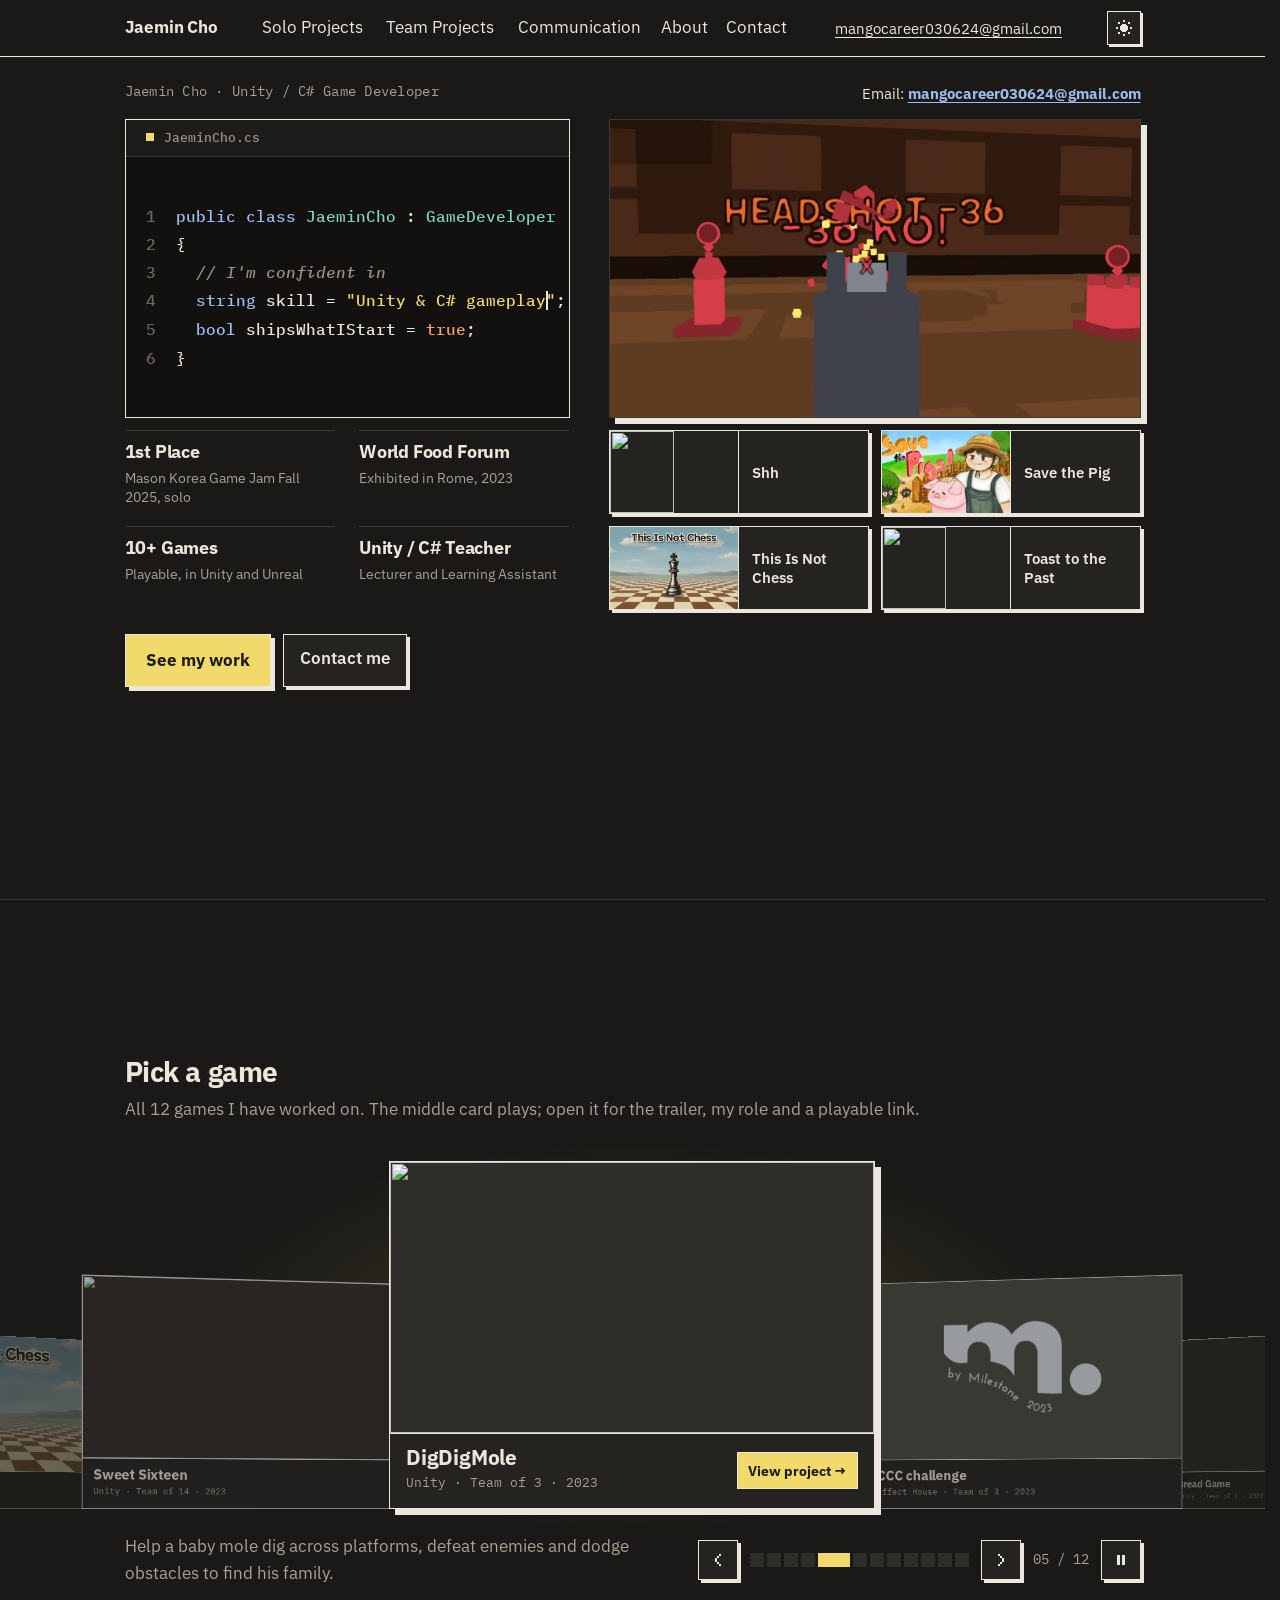
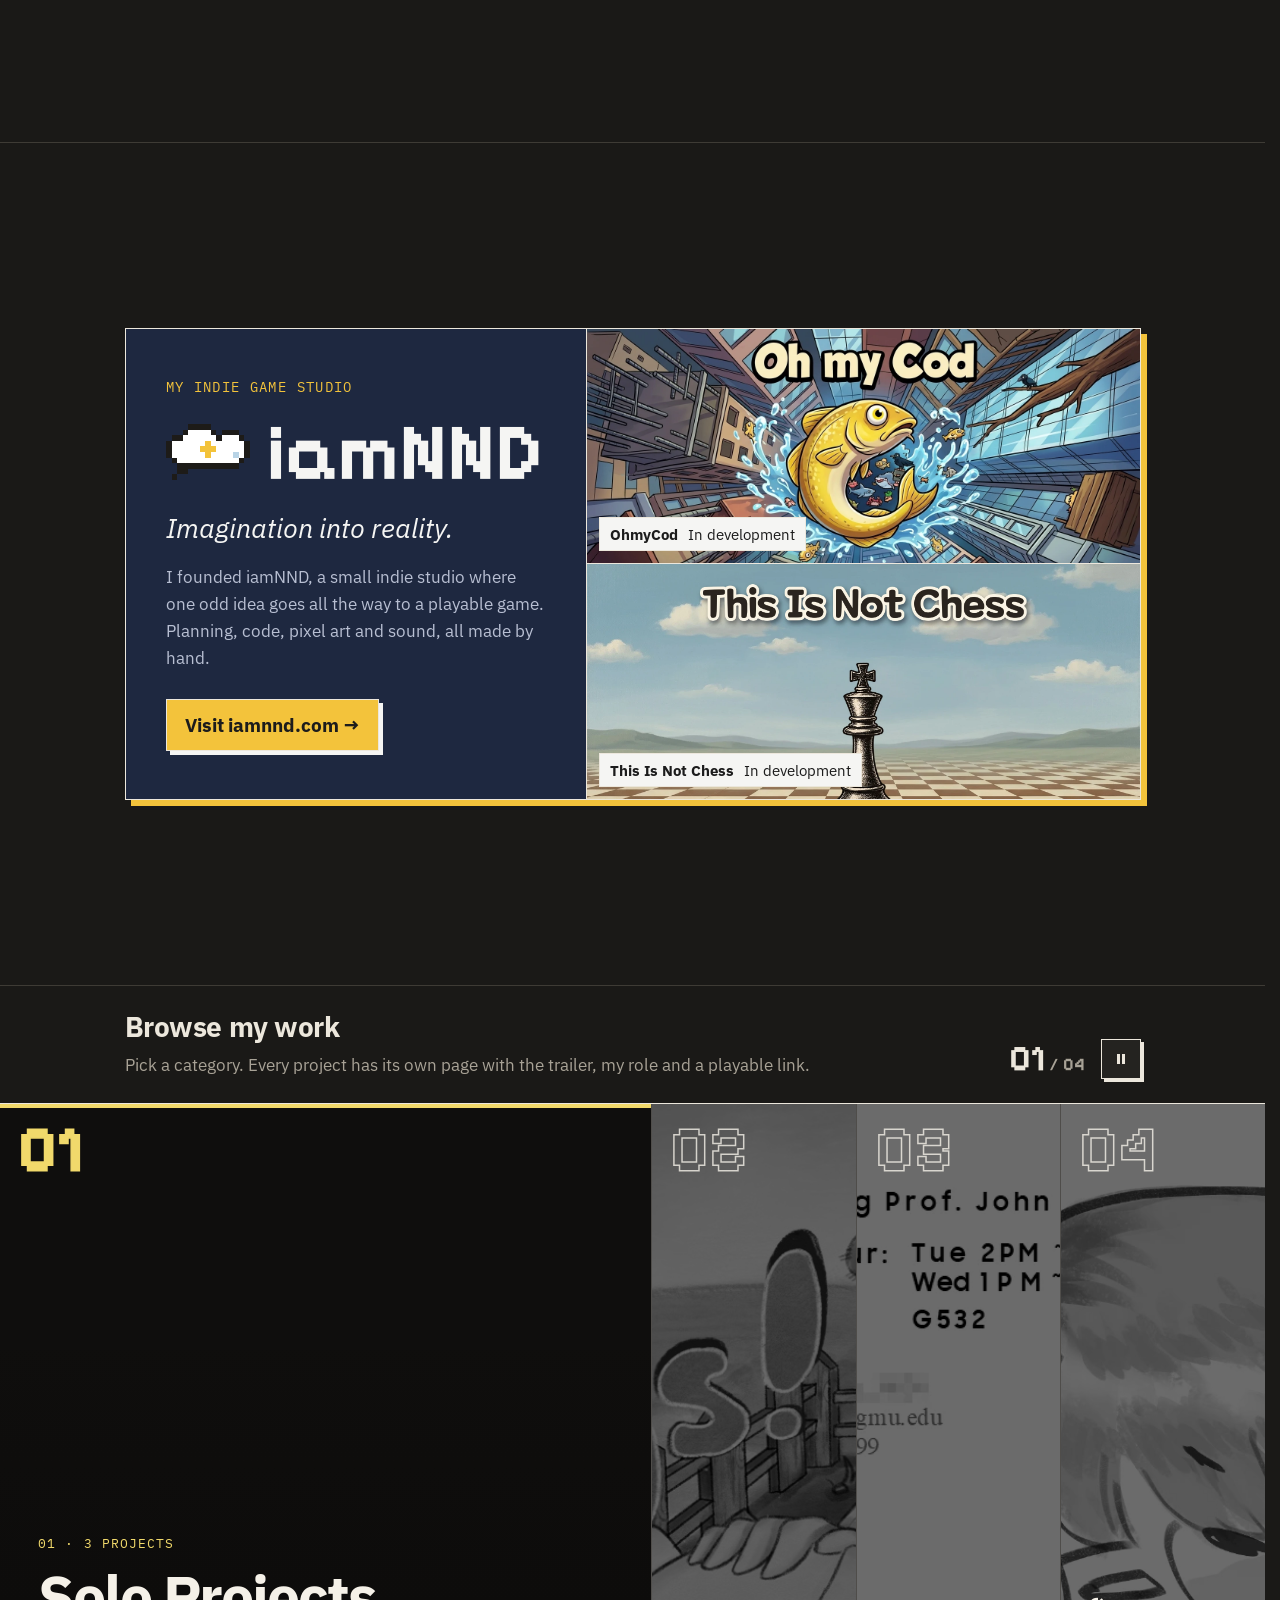
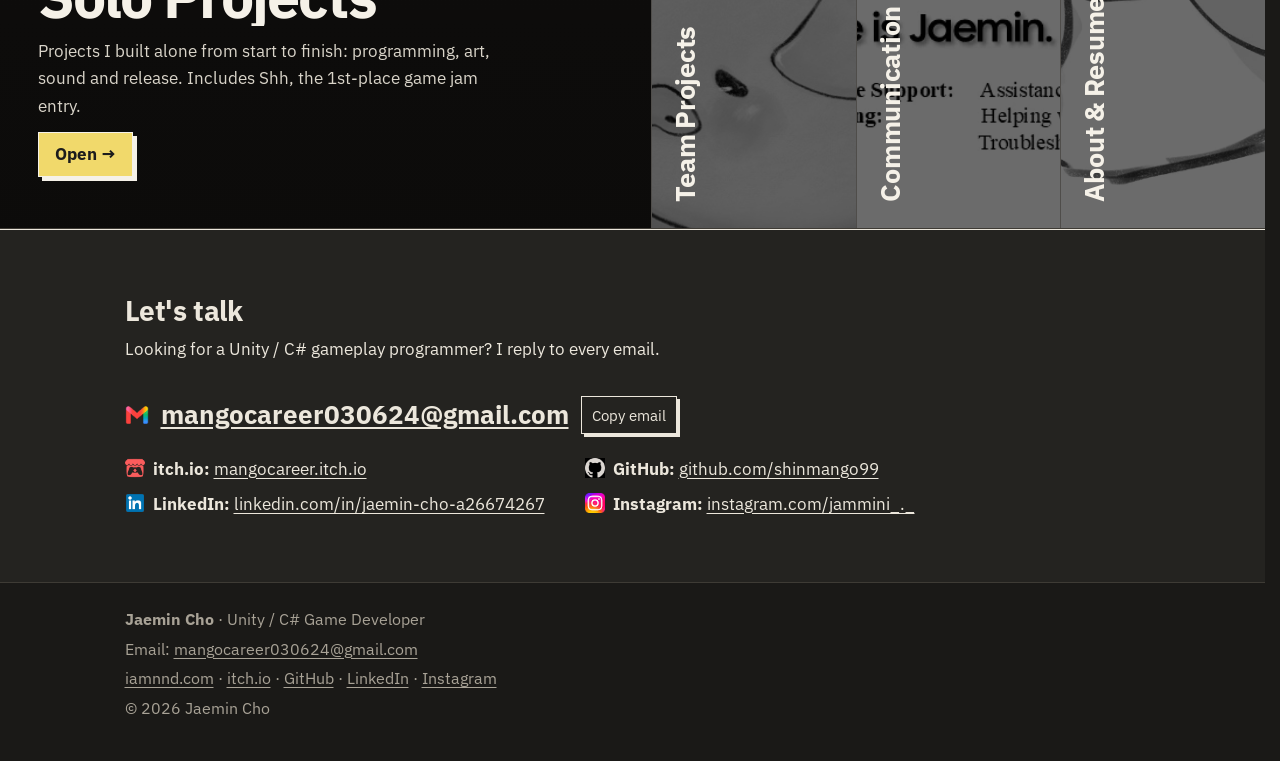
==== commit efe6eac6: "Turn Browse my work into a full-width row of poster panels //#. Browse: the four categories sit in o" ====
--- a/index.html
+++ b/index.html
@@ -138,13 +138,17 @@
       </div>
     </section>
 
-    <!-- Portal: one big thumbnail per sub-page -->
-    <section class="section" id="work" aria-labelledby="work-title">
-      <div class="container">
-        <h2 id="work-title">Browse my work</h2>
-        <p class="lead">Pick a category. Every project has its own page with the trailer, my role and a playable link.</p>
-        <ul class="portal" id="portal"></ul>
+    <!-- Portal: every sub-page as one panel in a row that runs edge to edge; the open one is wide and plays its
+         cover game (main.js browseRow) -->
+    <section class="section browse" id="work" aria-labelledby="work-title">
+      <div class="container browse-head">
+        <div>
+          <h2 id="work-title">Browse my work</h2>
+          <p class="lead">Pick a category. Every project has its own page with the trailer, my role and a playable link.</p>
+        </div>
+        <div class="bw-ctrl" id="bw-ctrl"></div>
       </div>
+      <ul class="bw" id="portal"></ul>
     </section>
 
     <section class="section section--contact" aria-labelledby="contact-title">
--- a/css/style.css
+++ b/css/style.css
@@ -662,9 +662,8 @@
 .tag { display: inline-block; padding: 0 7px; border: 1px solid var(--text); background: var(--surface); color: var(--text); font-family: var(--font-mono); font-size: 0.75rem; font-weight: 500; letter-spacing: 0.04em; line-height: 1.7; text-transform: uppercase; white-space: nowrap; }
 .tag--engine { background: var(--text); color: var(--bg); }
 
-/* Home portal: one big thumbnail per sub-page */
-.portal { display: grid; gap: 32px; grid-template-columns: repeat(auto-fit, minmax(min(100%, 340px), 1fr)); }
-.portal-item, .tile {
+/* project card on category pages */
+.tile {
   display: flex; flex-direction: column; height: 100%;
   background: var(--surface);
   border: 1px solid var(--text);
@@ -673,18 +672,7 @@
   text-decoration: none;
   transition: transform var(--snap-time) var(--snap), box-shadow var(--snap-time) var(--snap);
 }
-.portal-item:hover, .portal-item:focus-visible, .tile:hover { transform: translate(-4px, -4px); box-shadow: 8px 8px 0 var(--text); }
-.portal-item:active { transform: translate(4px, 4px); box-shadow: 0 0 0 var(--text); transition-duration: 0.05s; }
-.portal-media {
-  position: relative;
-  display: block;
-  aspect-ratio: 16 / 10;
-  overflow: hidden;
-  background: var(--placeholder);
-  border-bottom: 1px solid var(--text);
-}
-.portal-media img { position: absolute; inset: 0; width: 100%; height: 100%; object-fit: cover; transition: transform 0.3s var(--ease-out); }
-.portal-item:hover img, .portal-item:focus-visible img { transform: scale(1.05); }
+.tile:hover { transform: translate(-4px, -4px); box-shadow: 8px 8px 0 var(--text); }
 /* picture that links to the project page (no trailer to play) */
 .media-link { position: absolute; inset: 0; display: block; }
 .tile-placeholder {
@@ -698,11 +686,10 @@
   font-weight: 700;
   line-height: 1.25;
 }
-.portal-body, .tile-body { display: flex; flex-direction: column; gap: 8px; padding: 16px; flex: 1; }
-.portal-title { font-size: 1.4rem; font-weight: 700; letter-spacing: -0.015em; line-height: 1.2; }
+.tile-body { display: flex; flex-direction: column; gap: 8px; padding: 16px; flex: 1; }
+/* "5 projects" label (browse row, More projects banner) */
 .portal-count { display: inline-block; padding: 0 7px; margin-left: 6px; border: 1px solid var(--text); font-family: var(--font-mono); font-size: 0.75rem; font-weight: 500; letter-spacing: 0.04em; line-height: 1.7; text-transform: uppercase; white-space: nowrap; vertical-align: middle; }
 .portal-text { color: var(--muted); font-size: 1rem; }
-.portal-go { margin-top: auto; font-weight: 700; }
 
 /* project thumbnails on category pages */
 .tiles { display: grid; gap: 24px; grid-template-columns: repeat(auto-fill, minmax(min(100%, 280px), 1fr)); }
@@ -758,14 +745,11 @@
   /* the space between rows is now a full screen, so the banner after the last row needs no extra margin */
   html:not(.free-scroll) body[data-page="category"] .more-link { margin-top: calc(var(--view) - var(--card)); }
 }
-/* Home: same rule, every stop fits on screen. Short sections are one stop each (hero, studio, contact);
-   the two long ones (category portal, featured games) stop once per row of cards. */
+/* Home: same rule, every stop fits on screen. Each section is one stop, one screen tall. */
 @media (hover: hover) and (pointer: fine) and (min-width: 900px) and (min-height: 640px) {
   html:not(.free-scroll):has(body[data-page="home"]) { scroll-snap-type: y mandatory; scroll-padding-top: 57px; }
   html:not(.free-scroll) body[data-page="home"] {
     --view: calc(100svh - 57px);
-    --card: min(calc(var(--view) - 64px), 640px);
-    --card-portal: min(calc(var(--view) - 64px), 540px);
   }
   /* the hero is one stop and must fit on one screen: tighter padding here, and main.js (fitHero) narrows it
      on short windows. The stop is the very top of the page (the huge margin pushes it above 0, which clamps to 0),
@@ -774,17 +758,9 @@
   html:not(.free-scroll) body[data-page="home"] .hero { padding: 24px 0; min-height: var(--view); }
   html:not(.free-scroll) body[data-page="home"] .hero .eyebrow { scroll-snap-align: start; scroll-margin-top: 100vh; }
   html:not(.free-scroll) body[data-page="home"] .studio { display: flex; align-items: center; min-height: var(--view); padding: 24px 0; scroll-snap-align: start; }
-  /* card section: the first stop is the section title, with the first row right under it. main.js measures the
-     title block into --head and marks the first row .first-row (no stop of its own); the cards shrink by --head so
-     title + first row fit on one screen. Later rows stop centred, one screen apart. */
-  html:not(.free-scroll) body[data-page="home"] #work-title { scroll-snap-align: start; scroll-margin-top: 32px; }
-  html:not(.free-scroll) body[data-page="home"] #portal { --card-portal: min(calc(var(--view) - 64px - var(--head, 0px)), 540px); row-gap: calc(var(--view) - var(--card-portal)); }
-  html:not(.free-scroll) body[data-page="home"] #portal .portal-item { height: var(--card-portal); scroll-snap-align: center; }
-  html:not(.free-scroll) body[data-page="home"] #portal .portal-media { aspect-ratio: auto; flex: 1 1 0; min-height: 180px; }
-  html:not(.free-scroll) body[data-page="home"] #portal > .first-row .portal-item,
-  html:not(.free-scroll) body[data-page="home"] #portal > .first-row.portal-item { scroll-snap-align: none; }
-  /* same as category pages: the text keeps its own height and the picture takes the spare room */
-  html:not(.free-scroll) body[data-page="home"] #portal .portal-body { flex: none; }
+  /* the browse row takes the whole screen under its title and runs into the bottom edge */
+  html:not(.free-scroll) body[data-page="home"] .browse { display: flex; flex-direction: column; height: var(--view); padding: 24px 0 0; scroll-snap-align: start; }
+  html:not(.free-scroll) body[data-page="home"] .bw { flex: 1 1 0; height: auto; min-height: 0; border-bottom: 0; }
   /* the game select is one stop, one screen tall, like the studio */
   html:not(.free-scroll) body[data-page="home"] .games { display: flex; flex-direction: column; justify-content: center; min-height: var(--view); padding: 24px 0; scroll-snap-align: start; }
   html:not(.free-scroll) body[data-page="home"] .site-footer { scroll-snap-align: end; }
@@ -824,7 +800,7 @@
 .gallery { display: grid; gap: 16px; grid-template-columns: repeat(auto-fill, minmax(min(100%, 320px), 1fr)); margin-top: 32px; }
 .gallery img { width: 100%; aspect-ratio: 16 / 9; object-fit: cover; border: 1px solid var(--text); }
 @media (prefers-reduced-motion: reduce) {
-  .button, .skill, .tile, .tile-go, .tile .tile-media img, .proof-card, .hero-thumb, .portal-item, .more-link, .mosaic-label, .portal-item img, .tl-tab { transition: none; }
+  .button, .skill, .tile, .tile-go, .tile .tile-media img, .proof-card, .hero-thumb, .more-link, .mosaic-label, .tl-tab { transition: none; }
 }
 
 /* project page */
@@ -1145,7 +1121,7 @@
   overflow: hidden;
 }
 .gs-nav { display: flex; flex-wrap: wrap; align-items: center; gap: 12px; }
-.gs-arrow, .gs-pause {
+.gs-arrow, .gs-pause, .bw-pause {
   display: grid; place-items: center;
   width: 40px; height: 40px;
   padding: 0;
@@ -1156,8 +1132,8 @@
   cursor: pointer;
   transition: transform var(--snap-time) var(--snap), box-shadow var(--snap-time) var(--snap);
 }
-.gs-arrow:hover, .gs-arrow:focus-visible, .gs-pause:hover, .gs-pause:focus-visible { background: var(--hover); transform: translate(-3px, -3px); box-shadow: 6px 6px 0 var(--text); }
-.gs-arrow:active, .gs-pause:active { transform: translate(3px, 3px); box-shadow: 0 0 0 var(--text); transition-duration: 0.05s; }
+.gs-arrow:hover, .gs-arrow:focus-visible, .gs-pause:hover, .gs-pause:focus-visible, .bw-pause:hover, .bw-pause:focus-visible { background: var(--hover); transform: translate(-3px, -3px); box-shadow: 6px 6px 0 var(--text); }
+.gs-arrow:active, .gs-pause:active, .bw-pause:active { transform: translate(3px, 3px); box-shadow: 0 0 0 var(--text); transition-duration: 0.05s; }
 .gs-arrow[data-step="-1"] svg { transform: scaleX(-1); }
 /* one block per game, like the loading bar: the lit one fills up while its game is in the middle,
    and when it is full the next game slides in */
@@ -1181,3 +1157,154 @@
   .gs-dots button[aria-current="true"] { width: 24px; }
   .gs-count { display: none; }
 }
+
+/* ---------- Home: browse row ----------
+   Every sub-page as one poster panel in a row that runs from edge to edge of the window, unlike the game
+   select's floating cards. Dark in both themes, like a strip of film posters: closed panels are dim and grey,
+   with a huge outlined number and the name standing up; the open one (main.js adds .is-open) takes about half
+   the row in full colour, drifts a little against the cursor, plays its cover game and has its name set big on
+   the picture, each line sliding up out of its own mask. Pointing at a closed strip only wakes it a little. */
+.browse-head { display: flex; flex-wrap: wrap; align-items: flex-end; justify-content: space-between; gap: 16px 32px; margin-bottom: 24px; }
+.browse-head .lead { margin-bottom: 0; }
+.bw-ctrl { display: flex; align-items: center; gap: 16px; }
+.bw-index { font-family: var(--font-pixel); font-size: 2.25rem; font-weight: 700; line-height: 1; white-space: nowrap; }
+.bw-index b { display: inline-block; font-weight: 700; animation: bw-flip 0.24s steps(3, end); }
+.bw-index span { color: var(--muted); font-size: 1.1rem; }
+@keyframes bw-flip { from { opacity: 0; transform: translateY(-60%); } }
+.bw {
+  --grow: 3.2;                 /* the open panel is this many strips wide */
+  --photo-ink: #f5f1e8;        /* text on pictures, the same in both themes */
+  --photo-muted: #d9d4c9;
+  --photo-dark: 12, 11, 10;
+  display: flex;
+  height: clamp(420px, 70vh, 680px);
+  border-block: 1px solid var(--text);
+  background: #0f0e0d;
+  overflow: hidden;
+}
+.bw-panel { position: relative; flex: 1 1 0; min-width: 0; border-left: 1px solid rgba(245, 241, 232, 0.28); transition: flex-grow 0.8s var(--ease-out); }
+.bw-panel:first-child { border-left: 0; }
+.bw-panel.is-open { flex-grow: var(--grow); }
+.bw-link { position: absolute; inset: 0; display: block; overflow: hidden; color: var(--photo-ink); text-decoration: none; }
+.bw-link:focus-visible { outline-color: var(--yellow-strong); outline-offset: -6px; }
+.bw-media {
+  position: absolute; inset: 0;
+  filter: grayscale(1) brightness(0.42);
+  transform: scale(1.16);
+  transition: transform 1s var(--ease-out), filter 0.7s var(--ease-out);
+}
+.bw-panel:not(.is-open) .bw-link:hover .bw-media { filter: grayscale(0.5) brightness(0.6); }
+.bw-panel.is-open .bw-media { filter: none; transform: translate(calc(var(--mx, 0) * -16px), calc(var(--my, 0) * -10px)) scale(1.06); }
+.bw-media img, .bw-media video { position: absolute; inset: 0; width: 100%; height: 100%; object-fit: cover; }
+/* YouTube thumbnails are 4:3 with black bars above and below a 16:9 picture: stretch the box so the bars fall outside */
+.bw-media img.is-yt { top: -16.67%; height: 133.33%; }
+.bw-media video { opacity: 0; transition: opacity 0.4s; }
+.bw-panel.is-playing .bw-media video { opacity: 1; }
+/* the open panel darkens toward the bottom so the big type reads on any picture */
+.bw-link::after {
+  content: ""; position: absolute; inset: 0; z-index: 1;
+  background: linear-gradient(to top, rgba(var(--photo-dark), 0.94) 0%, rgba(var(--photo-dark), 0.6) 36%, rgba(var(--photo-dark), 0) 68%);
+  opacity: 0;
+  transition: opacity 0.6s var(--ease-out);
+  pointer-events: none;
+}
+.bw-panel.is-open .bw-link::after { opacity: 1; }
+.bw-num {
+  position: absolute; top: 14px; left: 18px; z-index: 2;
+  font-family: var(--font-pixel);
+  font-size: clamp(2.8rem, 5vw, 4.6rem);
+  font-weight: 700;
+  line-height: 1;
+  color: transparent;
+  -webkit-text-stroke: 1.5px rgba(245, 241, 232, 0.8);
+  transition: color var(--snap-time) var(--snap), -webkit-text-stroke-color var(--snap-time) var(--snap);
+}
+.bw-panel.is-open .bw-num { color: var(--yellow-strong); -webkit-text-stroke-color: var(--yellow-strong); }
+.bw-panel:not(.is-open) .bw-link:hover .bw-num { -webkit-text-stroke-color: var(--yellow-strong); }
+/* closed: the name stands up along the left edge, read from the bottom */
+.bw-side {
+  position: absolute; left: 20px; bottom: 26px; z-index: 2;
+  writing-mode: vertical-rl;
+  transform: rotate(180deg);
+  font-size: clamp(1.3rem, 2.1vw, 2rem);
+  font-weight: 700;
+  letter-spacing: -0.01em;
+  line-height: 1;
+  white-space: nowrap;
+  transition: opacity 0.25s var(--ease-out) 0.45s;
+}
+.bw-panel.is-open .bw-side { opacity: 0; transition: opacity 0.1s; }
+/* open: the text block is as wide as the open panel will be, so it never re-wraps while the panel widens */
+.bw-body {
+  position: absolute; left: clamp(20px, 3vw, 40px); bottom: clamp(26px, 5vh, 48px); z-index: 2;
+  width: min(560px, calc(100vw * var(--grow) / (var(--grow) + var(--n, 4) - 1) - 64px));
+  display: flex; flex-direction: column; gap: 12px;
+}
+.bw-line { display: block; overflow: hidden; }
+.bw-line > span { display: block; transform: translateY(calc(100% + 16px)); transition: transform 0.15s; }
+.bw-panel.is-open .bw-line > span { transform: none; transition: transform 0.6s var(--ease-out) calc(0.3s + var(--l, 0) * 80ms); }
+.bw-line--go { padding: 0 6px 6px 0; }   /* room for the button's shadow inside the mask */
+.bw-meta { font-family: var(--font-mono); font-size: 0.8rem; letter-spacing: 0.08em; text-transform: uppercase; color: var(--yellow-strong); }
+.bw-title { font-size: clamp(2.4rem, 4.6vw, 4.4rem); font-weight: 700; letter-spacing: -0.035em; line-height: 1.02; }
+.bw-text { max-width: 46ch; color: var(--photo-muted); }
+.bw-go {
+  display: inline-block;
+  padding: 8px 16px;
+  border: 1px solid var(--photo-ink);
+  background: var(--yellow-strong);
+  color: var(--on-yellow);
+  box-shadow: 4px 4px 0 var(--photo-ink);
+  font-weight: 700;
+  transition: transform var(--snap-time) var(--snap), box-shadow var(--snap-time) var(--snap);
+}
+.bw-panel.is-open .bw-link:hover .bw-go, .bw-link:focus-visible .bw-go { transform: translate(-2px, -2px); box-shadow: 6px 6px 0 var(--photo-ink); }
+.bw-panel.is-open .bw-link:active .bw-go { transform: translate(3px, 3px); box-shadow: 0 0 0 var(--photo-ink); transition-duration: 0.05s; }
+/* along the top edge of the open panel: fills up, and when it is full the next panel opens */
+.bw-timer { position: absolute; left: 0; right: 0; top: 0; z-index: 3; height: 4px; }
+.bw-timer i { display: block; height: 100%; background: var(--yellow-strong); transform-origin: 0 50%; animation: bw-fill 6s linear forwards; }
+.bw.is-held .bw-timer i { animation-play-state: paused; }
+@keyframes bw-fill { from { transform: scaleX(0); } }
+/* the first time the row comes into view the panels rise out of its bottom edge, one after another */
+@media (prefers-reduced-motion: no-preference) {
+  .bw-juicy:not(.is-in) .bw-panel { opacity: 0; }
+  .bw-juicy.is-in .bw-panel { animation: bw-rise 0.4s steps(4, end) backwards; animation-delay: calc(var(--i, 0) * 90ms); }
+}
+@keyframes bw-rise { from { opacity: 0; transform: translateY(56px); } }
+@media (prefers-reduced-motion: reduce) {
+  .bw-panel, .bw-media, .bw-link::after, .bw-side, .bw-line > span, .bw-panel.is-open .bw-line > span, .bw-media video, .bw-go { transition: none; }
+  .bw-timer { display: none; }
+  .bw-index b { animation: none; }
+}
+/* narrow windows and phones: a sideways swipe of full posters, each one open, no timer */
+@media (max-width: 899px) {
+  .bw {
+    gap: 14px;
+    height: auto;
+    padding: 4px var(--gutter) 12px;
+    border-block: 0;
+    background: none;
+    overflow-x: auto;
+    overscroll-behavior-x: contain;
+    scroll-snap-type: x mandatory;
+    scroll-padding-inline: var(--gutter);
+    scrollbar-width: none;
+  }
+  .bw::-webkit-scrollbar { display: none; }
+  .bw::after { content: ""; flex: 0 0 1px; }   /* keeps the right padding when scrolled to the end */
+  .bw-panel, .bw-panel:first-child, .bw-panel.is-open {
+    flex: 0 0 min(84vw, 400px);
+    height: clamp(400px, 64svh, 520px);
+    border: 1px solid var(--text);
+    background: #0f0e0d;
+    box-shadow: 4px 4px 0 var(--text);
+    scroll-snap-align: start;
+  }
+  .bw-media, .bw-panel.is-open .bw-media { filter: none; transform: none; }
+  .bw-link::after { opacity: 1; }
+  .bw-side, .bw-timer, .bw-ctrl { display: none; }
+  .bw-num { font-size: 2.6rem; color: var(--yellow-strong); -webkit-text-stroke-color: var(--yellow-strong); }
+  .bw-body { left: 16px; right: 16px; bottom: 18px; width: auto; gap: 10px; }
+  .bw-line > span, .bw-panel.is-open .bw-line > span { transform: none; transition: none; }
+  .bw-title { font-size: 2rem; }
+  .bw-text { font-size: 0.95rem; }
+}
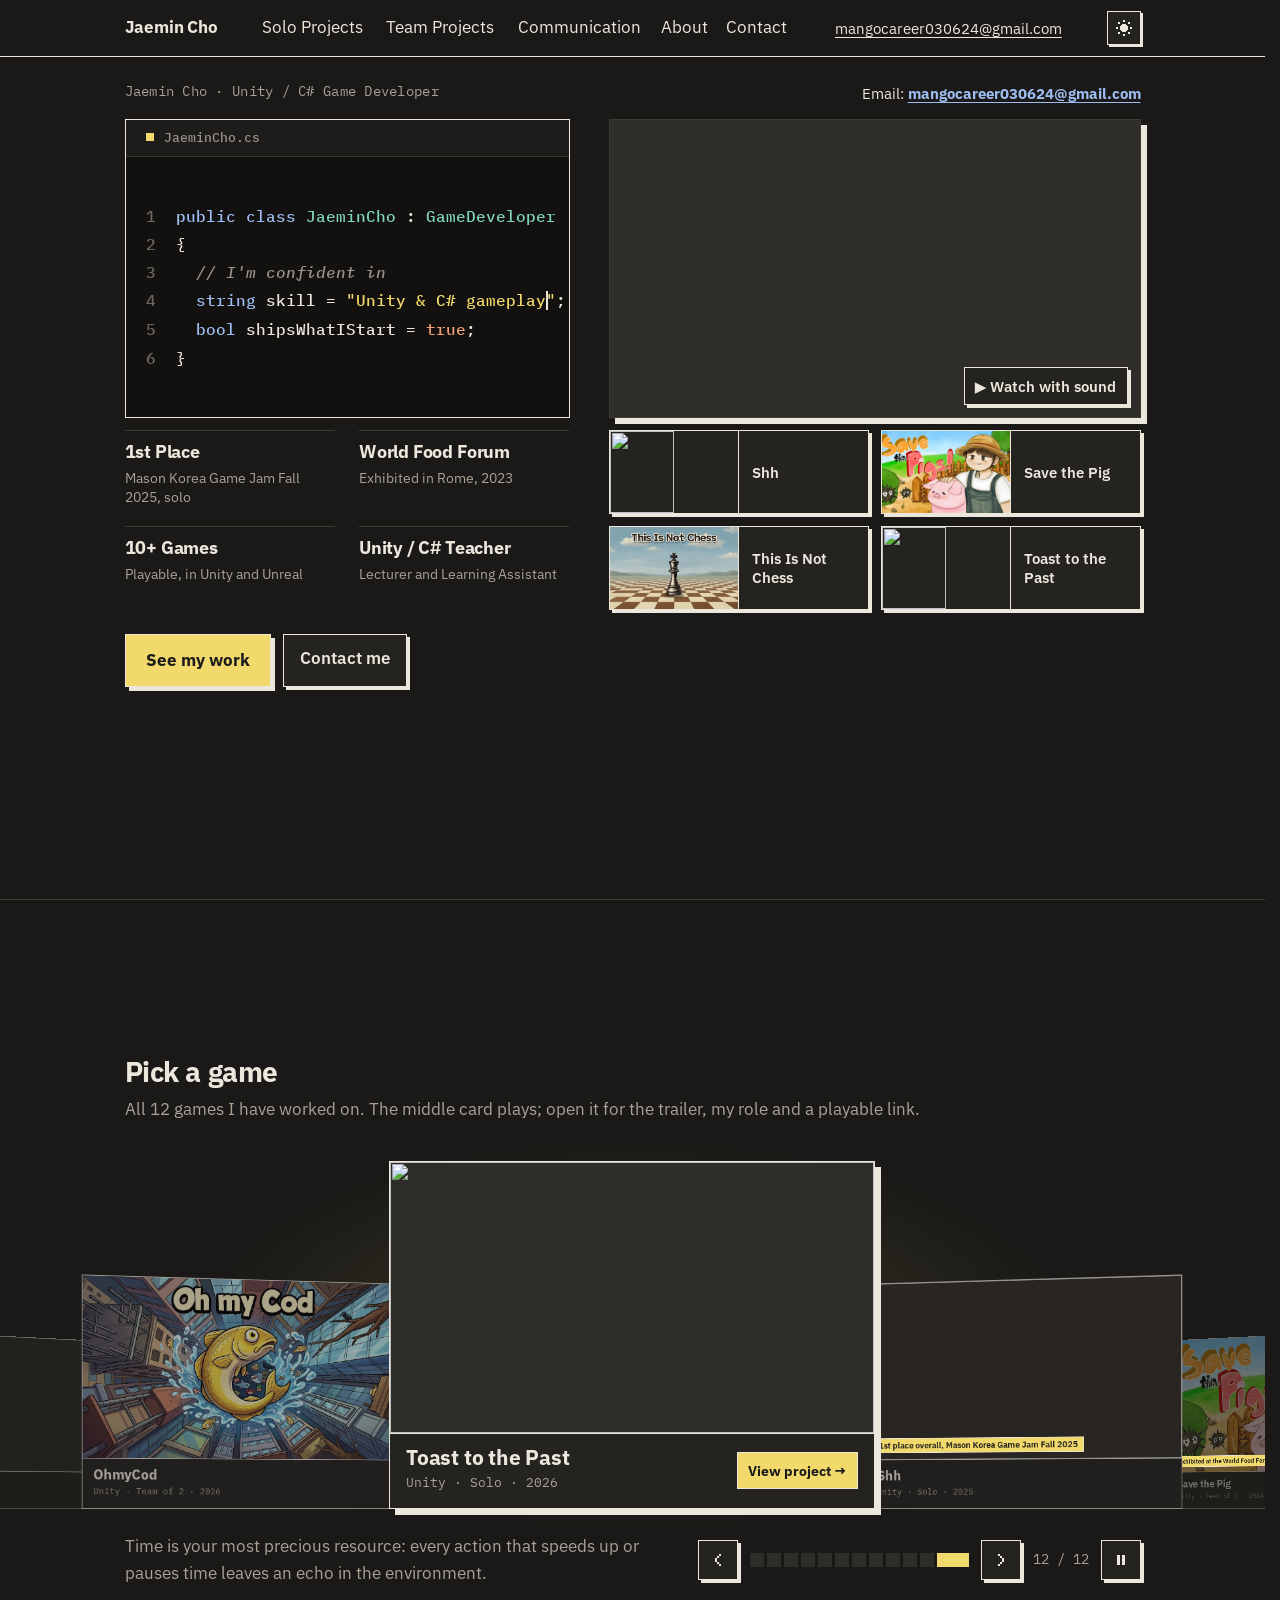
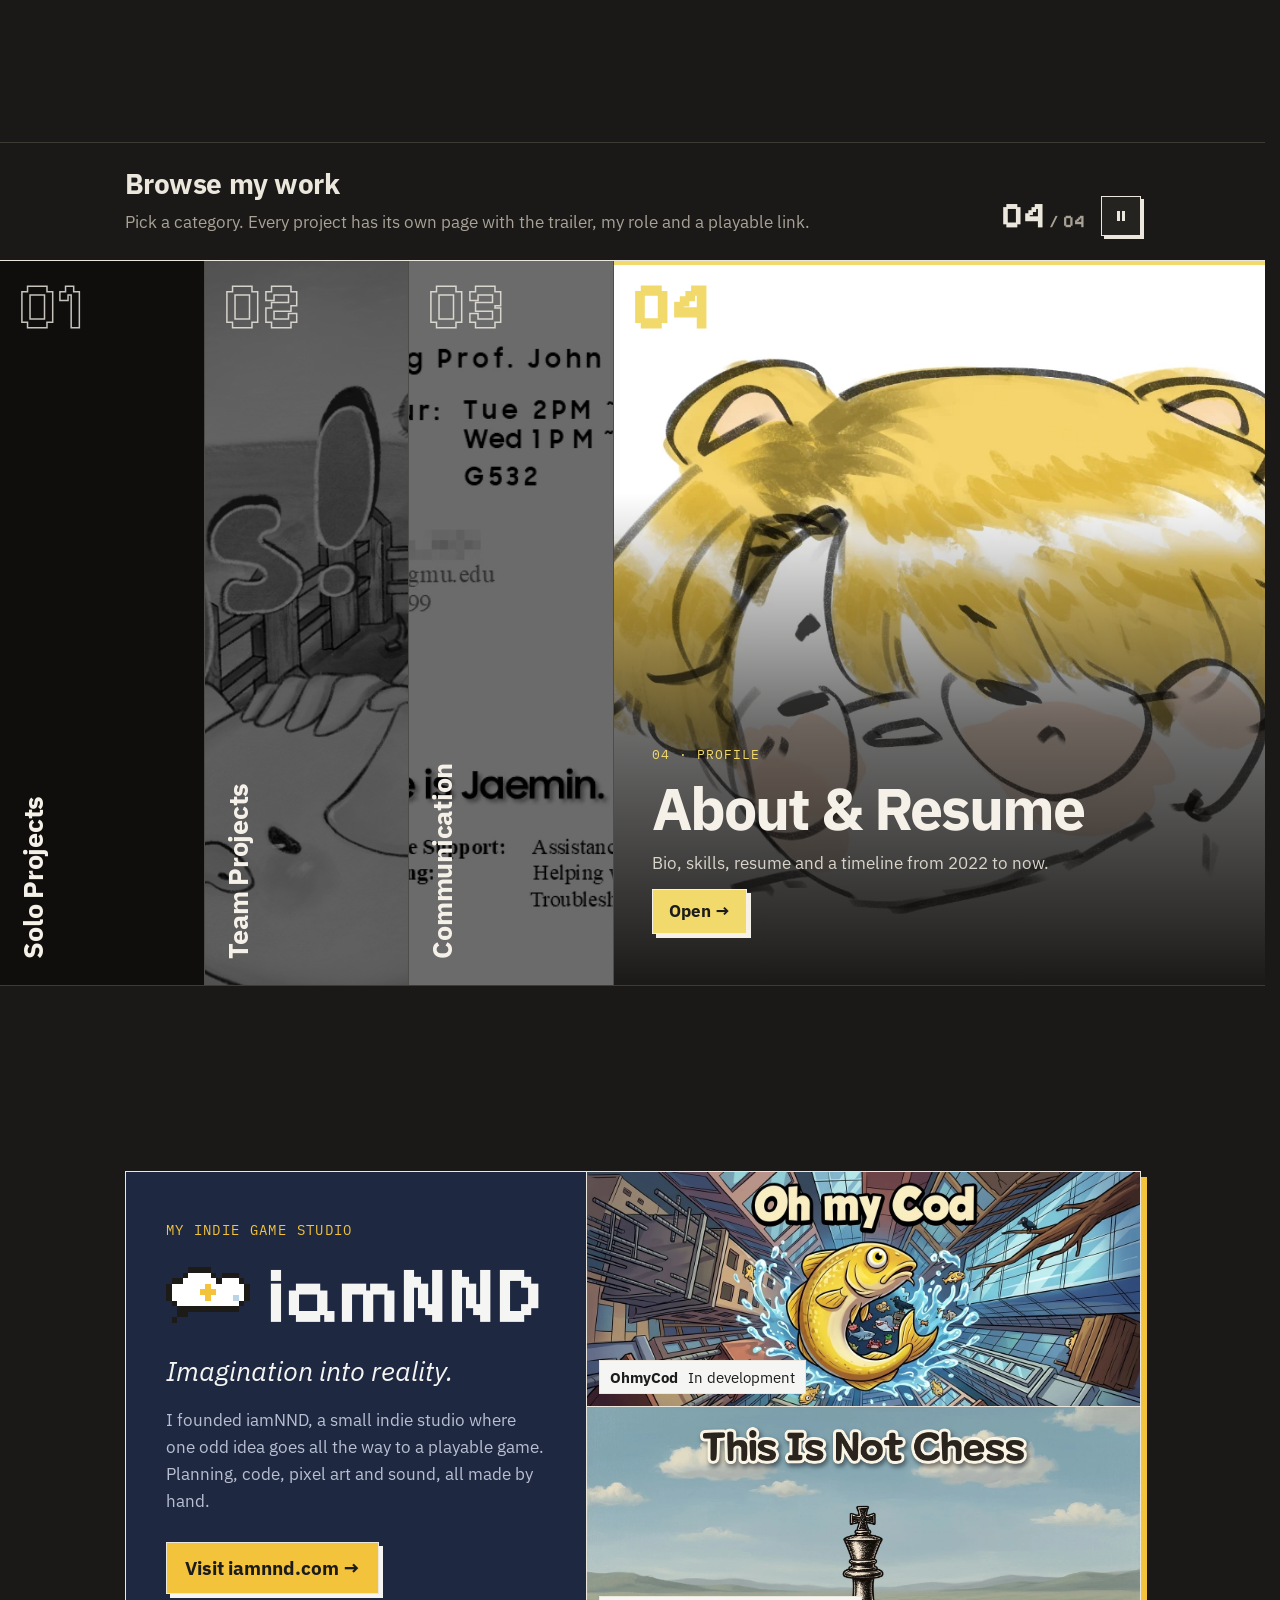
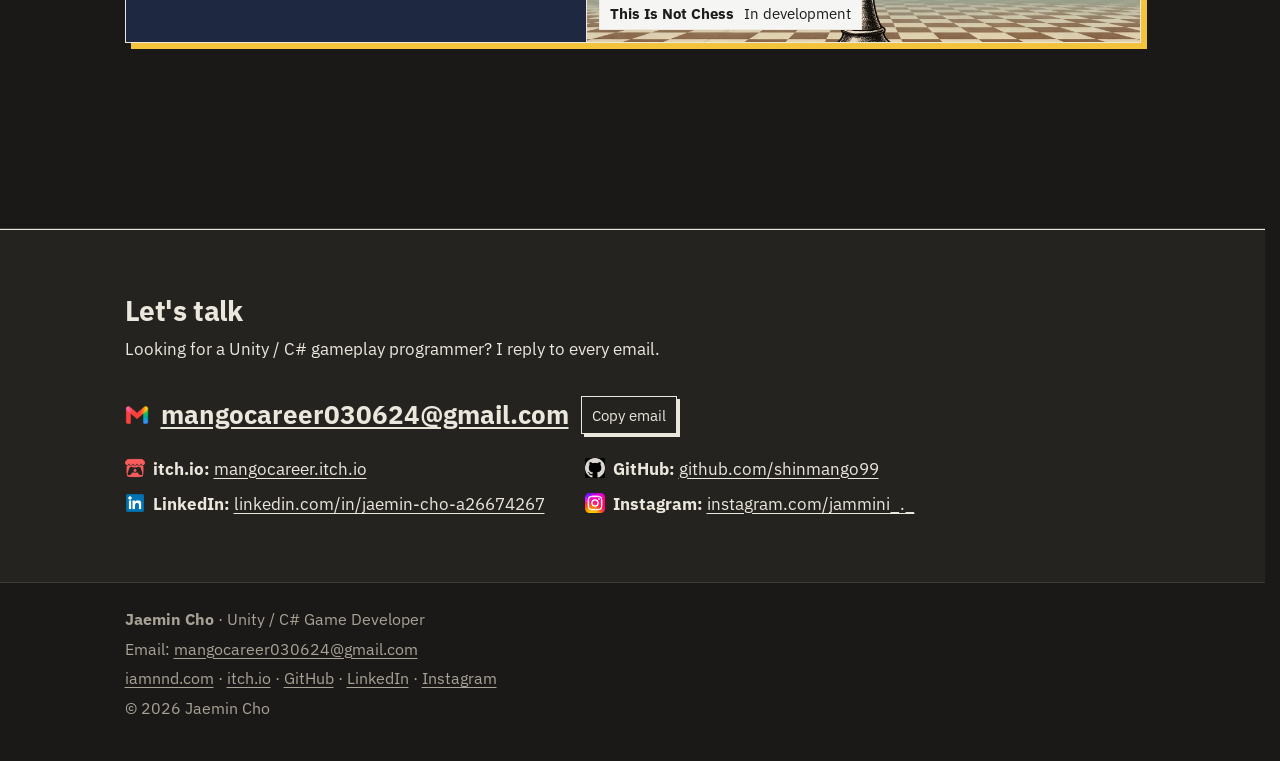
==== commit 5a9c7b91: "Move Browse my work above iamNND on Home //#. Home: the order is now hero, Pick a game, Browse my wo" ====
--- a/index.html
+++ b/index.html
@@ -110,6 +110,19 @@
       <div class="gs" id="game-select" role="region" aria-roledescription="carousel" aria-labelledby="featured-title"></div>
     </section>
 
+    <!-- Portal: every sub-page as one panel in a row that runs edge to edge; the open one is wide and plays its
+         cover game (main.js browseRow) -->
+    <section class="section browse" id="work" aria-labelledby="work-title">
+      <div class="container browse-head">
+        <div>
+          <h2 id="work-title">Browse my work</h2>
+          <p class="lead">Pick a category. Every project has its own page with the trailer, my role and a playable link.</p>
+        </div>
+        <div class="bw-ctrl" id="bw-ctrl"></div>
+      </div>
+      <ul class="bw" id="portal"></ul>
+    </section>
+
     <!-- Studio: my own indie studio site, iamnnd.com -->
     <section class="section studio" id="studio" aria-labelledby="studio-title">
       <div class="container">
@@ -138,19 +151,6 @@
       </div>
     </section>
 
-    <!-- Portal: every sub-page as one panel in a row that runs edge to edge; the open one is wide and plays its
-         cover game (main.js browseRow) -->
-    <section class="section browse" id="work" aria-labelledby="work-title">
-      <div class="container browse-head">
-        <div>
-          <h2 id="work-title">Browse my work</h2>
-          <p class="lead">Pick a category. Every project has its own page with the trailer, my role and a playable link.</p>
-        </div>
-        <div class="bw-ctrl" id="bw-ctrl"></div>
-      </div>
-      <ul class="bw" id="portal"></ul>
-    </section>
-
     <section class="section section--contact" aria-labelledby="contact-title">
       <div class="container">
         <h2 id="contact-title">Let's talk</h2>
